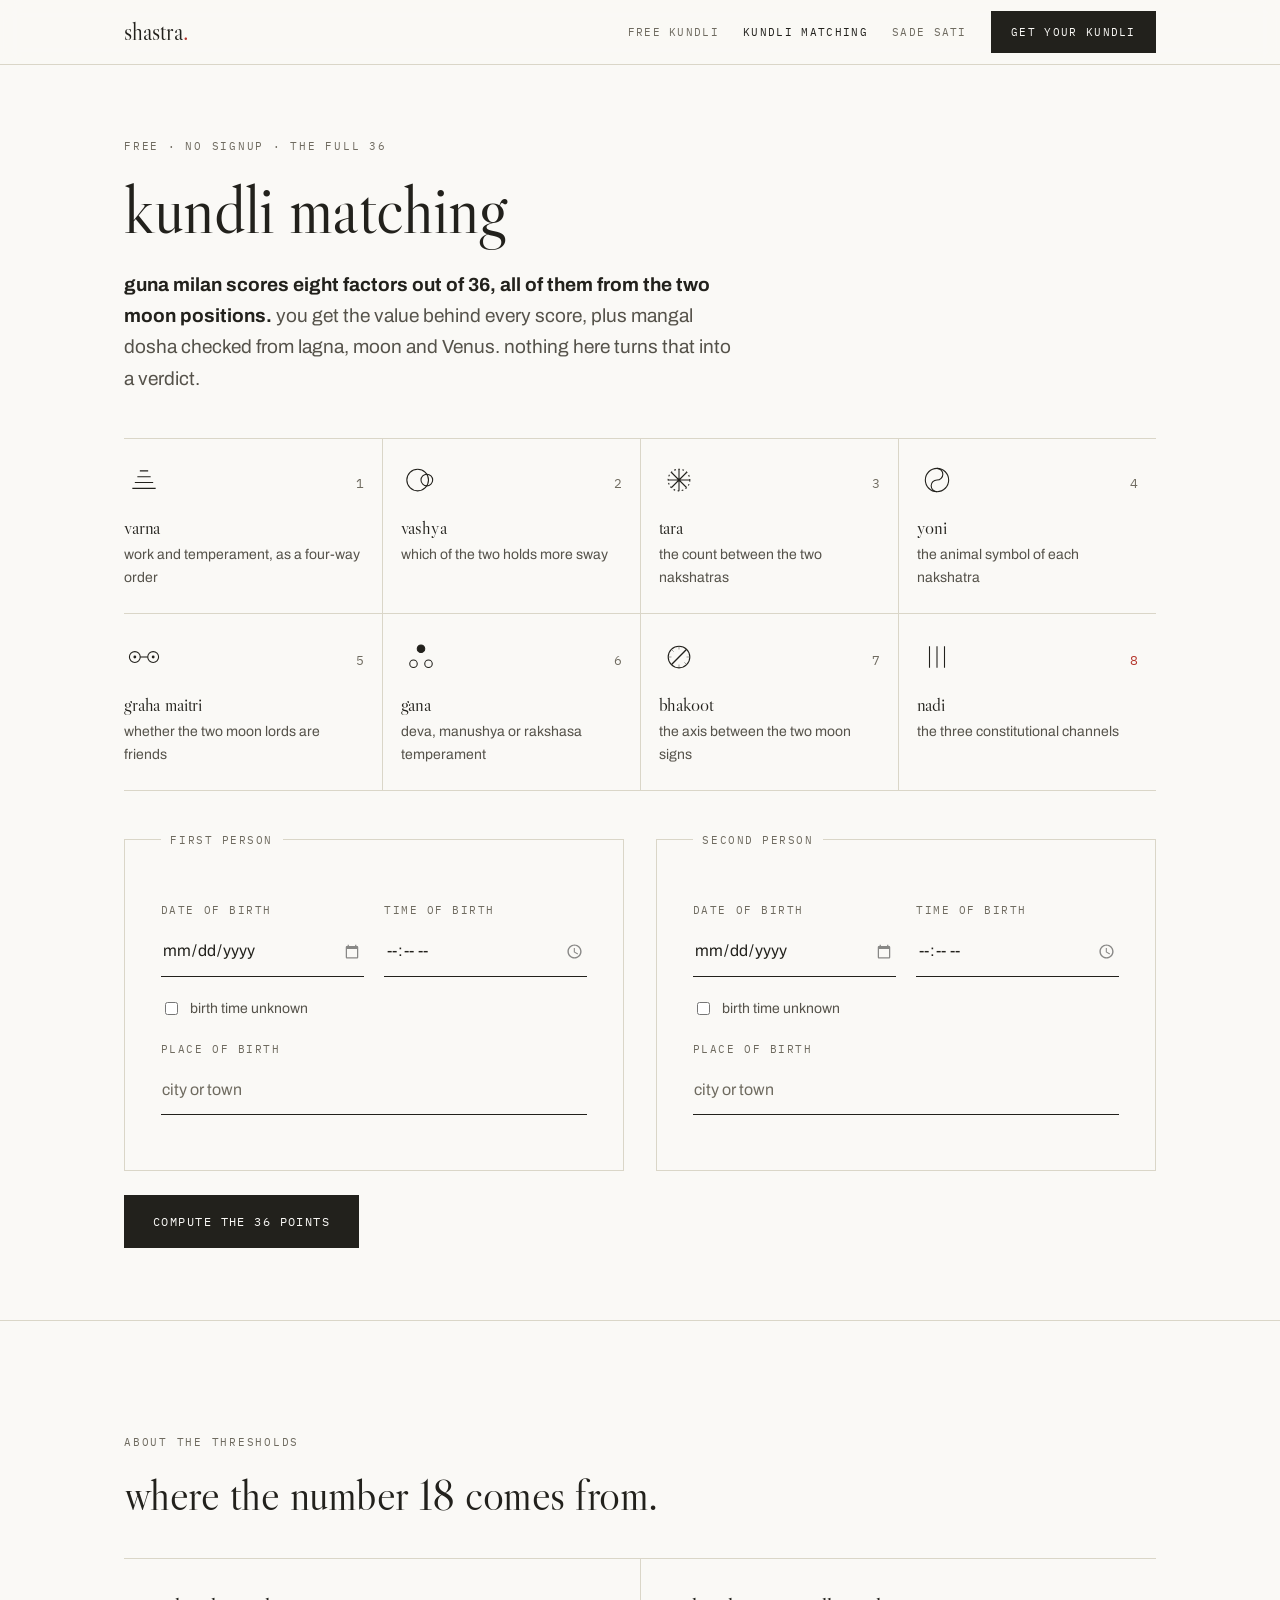
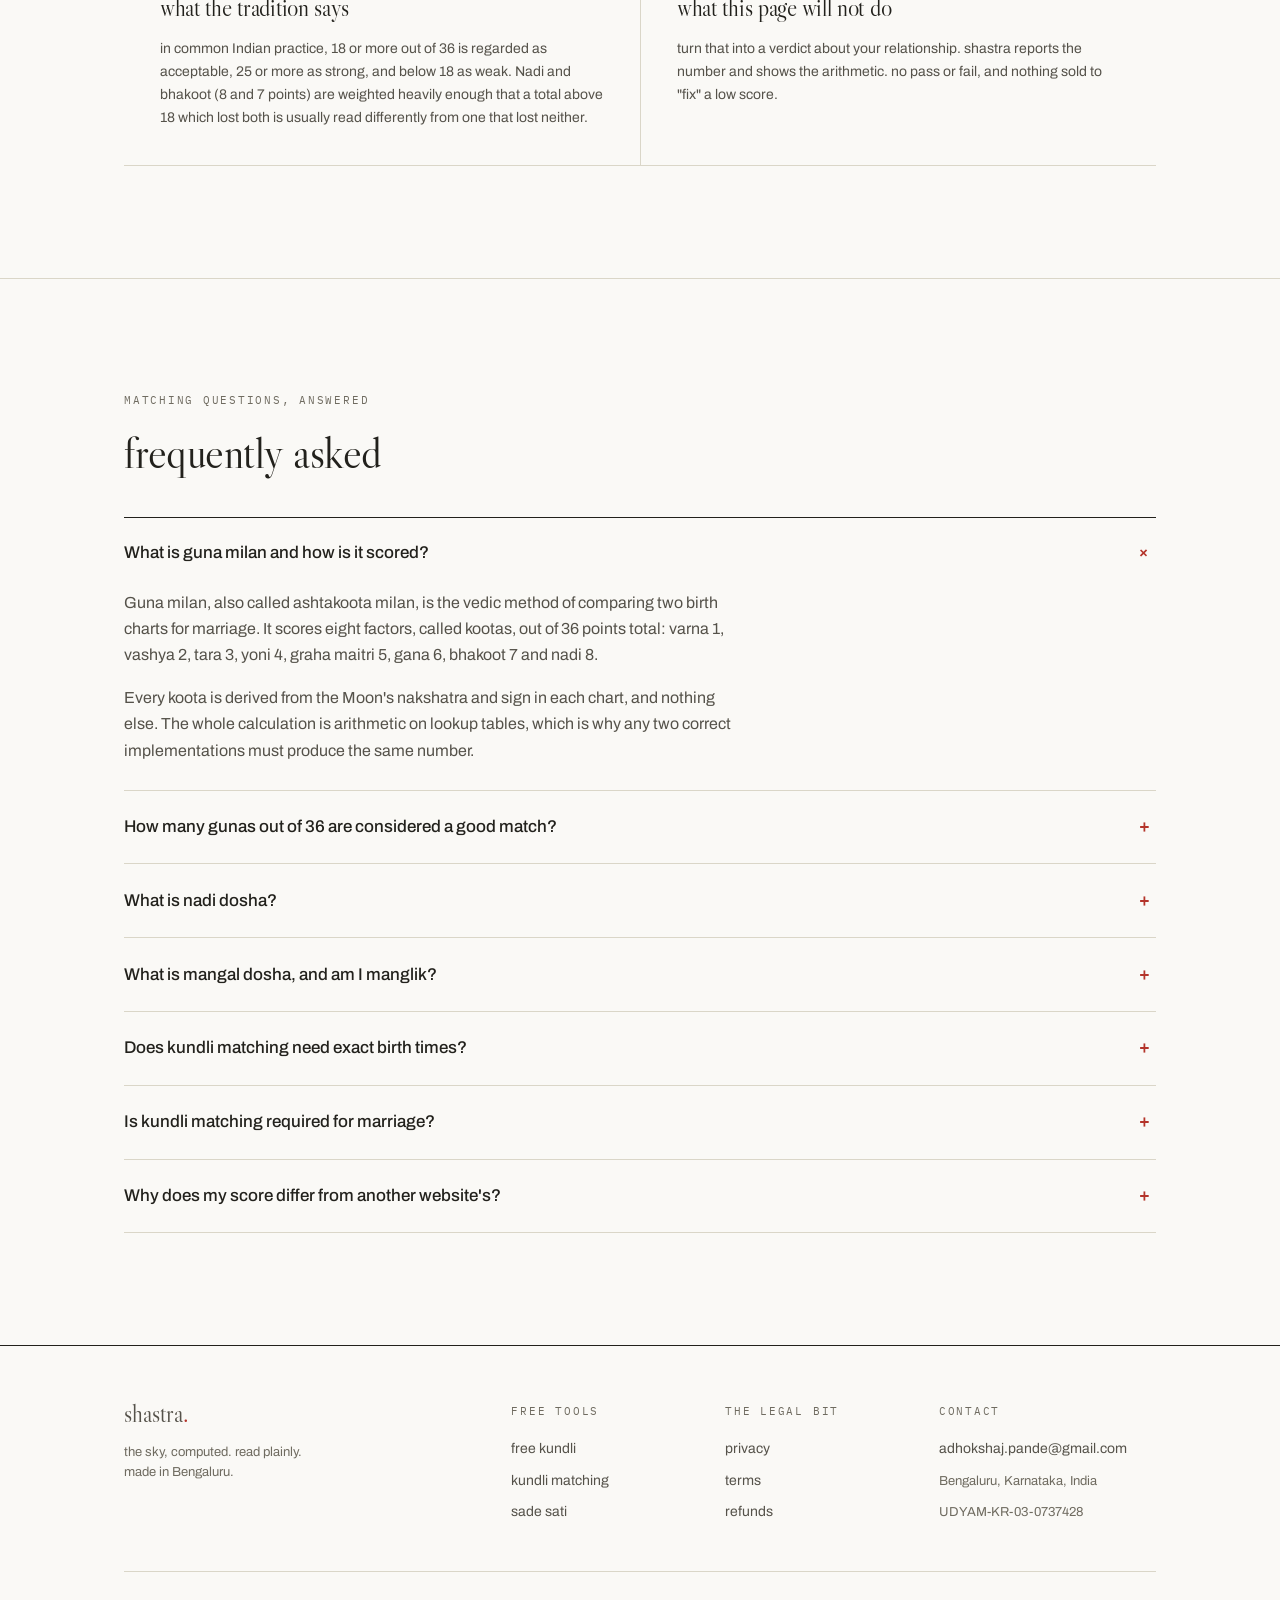
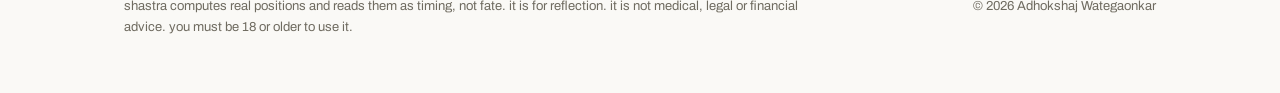
==== kundli-matching/index.html @ 261b6038 "site: deploy 2026-11-02 14:15 UTC" ====
<!doctype html>
<html lang="en">
<head>
<meta charset="utf-8">
<meta name="viewport" content="width=device-width, initial-scale=1, viewport-fit=cover">
<meta name="theme-color" content="#FAF9F6">
<title>Free Kundli Matching · 36-point guna milan calculator | shastra</title>
<meta name="description" content="Free kundli matching with the full 36-point ashtakoota guna milan: varna, vashya, tara, yoni, graha maitri, gana, bhakoot and nadi scored separately, plus mangal dosha checked from lagna, moon and venus. Computed, not guessed. No verdict attached.">
<link rel="canonical" href="https://adhokshajwategaonkar.github.io/shastra-site/kundli-matching/">

<meta property="og:type" content="website">
<meta property="og:site_name" content="shastra">
<meta property="og:title" content="Free Kundli Matching · the real 36 points">
<meta property="og:description" content="Every koota scored separately, mangal dosha checked from three references, and the arithmetic shown. Free.">
<meta property="og:url" content="https://adhokshajwategaonkar.github.io/shastra-site/kundli-matching/">
<meta property="og:image" content="https://adhokshajwategaonkar.github.io/shastra-site/assets/og-matching.png">
<meta property="og:image:width" content="1200">
<meta property="og:image:height" content="630">
<meta name="twitter:card" content="summary_large_image">

<link rel="icon" href="../assets/favicon.svg" type="image/svg+xml">
<link rel="icon" href="../assets/favicon-32.png" sizes="32x32">
<link rel="apple-touch-icon" href="../assets/apple-touch-icon.png">

<link rel="preconnect" href="https://fonts.googleapis.com">
<link rel="preconnect" href="https://fonts.gstatic.com" crossorigin>
<link rel="stylesheet" href="https://fonts.googleapis.com/css2?family=Archivo:wght@400;500;600&family=IBM+Plex+Mono:wght@400;500&family=Libre+Caslon+Display&display=swap">
<link rel="stylesheet" href="../assets/shastra.css?v=350193d5">

<script type="application/ld+json">
{
  "@context": "https://schema.org",
  "@graph": [
    {
      "@type": "BreadcrumbList",
      "itemListElement": [
        { "@type": "ListItem", "position": 1, "name": "shastra", "item": "https://adhokshajwategaonkar.github.io/shastra-site/" },
        { "@type": "ListItem", "position": 2, "name": "Kundli matching", "item": "https://adhokshajwategaonkar.github.io/shastra-site/kundli-matching/" }
      ]
    },
    {
      "@type": "WebApplication",
      "name": "Free kundli matching (guna milan) calculator",
      "url": "https://adhokshajwategaonkar.github.io/shastra-site/kundli-matching/",
      "applicationCategory": "LifestyleApplication",
      "browserRequirements": "Requires JavaScript",
      "offers": { "@type": "Offer", "price": "0", "priceCurrency": "INR" },
      "featureList": [
        "Full 36-point ashtakoota guna milan",
        "Per-koota breakdown with the values each score came from",
        "Nadi and bhakoot dosha detection with classical exemptions",
        "Mangal dosha checked from lagna, moon and venus for both charts"
      ]
    },
    {
      "@type": "FAQPage",
      "mainEntity": [
        {
          "@type": "Question",
          "name": "What is guna milan and how is it scored?",
          "acceptedAnswer": { "@type": "Answer", "text": "Guna milan, also called ashtakoota milan, is the vedic method of comparing two birth charts for marriage. It scores eight factors, called kootas, out of 36 points total: varna 1 point, vashya 2, tara 3, yoni 4, graha maitri 5, gana 6, bhakoot 7 and nadi 8. Every koota is derived from the Moon's nakshatra and sign in each chart, and nothing else. The whole calculation is arithmetic on lookup tables, which is why any two correct implementations must produce the same number." }
        },
        {
          "@type": "Question",
          "name": "How many gunas out of 36 are considered a good match?",
          "acceptedAnswer": { "@type": "Answer", "text": "The conventional reading in Indian practice is that 18 or more out of 36 is regarded as acceptable, 25 or more as strong, and below 18 as weak, with the caveat that nadi (8 points) and bhakoot (7 points) carry outsized weight, so a total above 18 that lost both is treated differently from one that lost neither. These thresholds are convention, not arithmetic: they are a summary of what the tradition has settled on, not a result the calculation produces. shastra reports the number and the breakdown and does not issue a verdict on a relationship." }
        },
        {
          "@type": "Question",
          "name": "What is nadi dosha?",
          "acceptedAnswer": { "@type": "Answer", "text": "Nadi dosha, sometimes called nadi dosh, occurs when both people's Moon nakshatras fall in the same nadi group: aadi, madhya or antya. Nadi is worth 8 of the 36 points, the largest single koota, and a match sharing a nadi scores zero for it. Classical sources list exemptions, including the two charts sharing the same Moon sign, the same nakshatra with different padas, or the nakshatra lords being the same. shastra checks those exemptions and reports which, if any, applied." }
        },
        {
          "@type": "Question",
          "name": "What is mangal dosha (manglik)?",
          "acceptedAnswer": { "@type": "Answer", "text": "Mangal dosha, or being manglik, means Mars occupies the 1st, 2nd, 4th, 7th, 8th or 12th house from a reference point in the chart. Practice differs on which reference to use, so shastra checks all three that classical sources cite (the lagna, the Moon and Venus) and reports each separately rather than picking one and calling it settled. It also applies the classical cancellations, such as Mars occupying its own or an exalted sign. Mangal dosha is not part of the 36-point score; it is a separate check reported alongside." }
        },
        {
          "@type": "Question",
          "name": "Does guna milan use birth time?",
          "acceptedAnswer": { "@type": "Answer", "text": "Guna milan itself needs only the Moon's position, which depends on the date far more than the clock, so a missing birth time rarely changes the score, and never by much. Mangal dosha is different: it is checked partly from the lagna, which moves a full sign roughly every two hours, so an unknown birth time makes the lagna-based half of that check approximate. shastra says which case you are in rather than presenting both at the same confidence." }
        },
        {
          "@type": "Question",
          "name": "Is kundli matching required for marriage?",
          "acceptedAnswer": { "@type": "Answer", "text": "No. It is a widespread custom in Indian marriage arrangement, not a legal requirement, and classical astrology itself weighs it as one input among several rather than as a decision. Guna milan compares Moon positions and nothing else. It has no information about two people who already know each other. shastra reports the arithmetic and declines to convert it into a recommendation about a relationship." }
        }
      ]
    }
  ]
}
</script>
</head>

<body>
<a class="skip" href="#tool">skip to the calculator</a>

<header class="nav">
  <div class="wrap">
    <a class="wordmark" href="../">shastra<span>.</span></a>
    <nav aria-label="primary">
      <a href="../kundli/">free kundli</a>
      <a href="./" class="hide-sm">kundli matching</a>
      <a href="../sade-sati/" class="hide-sm">sade sati</a>
      <a class="btn btn-primary" href="../kundli/" data-warm="cold">get your kundli</a>
    </nav>
  </div>
</header>

<main>

  <section class="section" id="tool" style="padding-block:clamp(2.5rem,6vw,4.5rem)">
    <div class="wrap">
      <p class="label">free · no signup · the full 36</p>
      <h1 class="display">kundli matching</h1>
      <p class="lede" style="margin-top:1.5rem">
        <strong style="color:var(--ink)">guna milan scores eight factors out of 36, all of them from the two moon positions.</strong> you get the value behind every score, plus mangal dosha checked from lagna, moon and Venus. nothing here turns that into a verdict.
      </p>


      <!-- The eight kootas, drawn. Each mark shows what its koota actually
           compares, so the strip is a legend and an explanation as well as the
           thing that stops this page being two empty boxes on paper. The only
           vermilion is on nadi's 8, because it carries the most points and a
           reader should see that before they read anything. -->
      <ul class="kootas-glance" aria-label="the eight kootas and their maximum points">
        <li class="koota-card">
          <svg class="koota-icon" viewBox="0 0 48 48" aria-hidden="true" role="presentation"><g fill="none" stroke="var(--ink)" stroke-width="1.3"><path d="M19 13h10M16 20h16M13 27h22M10 34h28"/></g></svg>
          <p class="koota-name display-sm">varna</p>
          <p class="koota-pts mono">1</p>
          <p class="koota-blurb small">work and temperament, as a four-way order</p>
        </li>
        <li class="koota-card">
          <svg class="koota-icon" viewBox="0 0 48 48" aria-hidden="true" role="presentation"><g fill="none" stroke="var(--ink)" stroke-width="1.3"><circle cx="20" cy="24" r="13"/><circle cx="31" cy="24" r="7"/></g></svg>
          <p class="koota-name display-sm">vashya</p>
          <p class="koota-pts mono">2</p>
          <p class="koota-blurb small">which of the two holds more sway</p>
        </li>
        <li class="koota-card">
          <svg class="koota-icon" viewBox="0 0 48 48" aria-hidden="true" role="presentation"><g fill="none" stroke="var(--ink)" stroke-width="1.3"><circle cx="24" cy="24" r="13" stroke-dasharray="2 3"/><path d="M24 11v26M11 24h26M15 15l18 18M33 15L15 33"/></g></svg>
          <p class="koota-name display-sm">tara</p>
          <p class="koota-pts mono">3</p>
          <p class="koota-blurb small">the count between the two nakshatras</p>
        </li>
        <li class="koota-card">
          <svg class="koota-icon" viewBox="0 0 48 48" aria-hidden="true" role="presentation"><g fill="none" stroke="var(--ink)" stroke-width="1.3"><circle cx="24" cy="24" r="14"/><path d="M24 10a7 7 0 0 1 0 14 7 7 0 0 0 0 14"/></g></svg>
          <p class="koota-name display-sm">yoni</p>
          <p class="koota-pts mono">4</p>
          <p class="koota-blurb small">the animal symbol of each nakshatra</p>
        </li>
        <li class="koota-card">
          <svg class="koota-icon" viewBox="0 0 48 48" aria-hidden="true" role="presentation"><g fill="none" stroke="var(--ink)" stroke-width="1.3"><circle cx="13" cy="24" r="6.5"/><circle cx="35" cy="24" r="6.5"/><path d="M19.5 24h9"/></g><g fill="var(--ink)"><circle cx="13" cy="24" r="1.7"/><circle cx="35" cy="24" r="1.7"/></g></svg>
          <p class="koota-name display-sm">graha maitri</p>
          <p class="koota-pts mono">5</p>
          <p class="koota-blurb small">whether the two moon lords are friends</p>
        </li>
        <li class="koota-card">
          <svg class="koota-icon" viewBox="0 0 48 48" aria-hidden="true" role="presentation"><g fill="none" stroke="var(--ink)" stroke-width="1.3"><circle cx="24" cy="14" r="4.5"/><circle cx="15" cy="32" r="4.5"/><circle cx="33" cy="32" r="4.5"/></g><g fill="var(--ink)"><circle cx="24" cy="14" r="4.5"/></g></svg>
          <p class="koota-name display-sm">gana</p>
          <p class="koota-pts mono">6</p>
          <p class="koota-blurb small">deva, manushya or rakshasa temperament</p>
        </li>
        <li class="koota-card">
          <svg class="koota-icon" viewBox="0 0 48 48" aria-hidden="true" role="presentation"><g fill="none" stroke="var(--ink)" stroke-width="1.3"><circle cx="24" cy="24" r="13"/></g><g stroke="var(--ink)" stroke-width="1"><path d="M24 11v4M24 33v4M11 24h4M33 24h4M14.8 14.8l2.8 2.8M30.4 30.4l2.8 2.8M33.2 14.8l-2.8 2.8M17.6 30.4l-2.8 2.8" opacity="0.5"/></g><g stroke="var(--ink)" stroke-width="1.6"><path d="M14.8 33.2L33.2 14.8"/></g></svg>
          <p class="koota-name display-sm">bhakoot</p>
          <p class="koota-pts mono">7</p>
          <p class="koota-blurb small">the axis between the two moon signs</p>
        </li>
        <li class="koota-card is-heaviest">
          <svg class="koota-icon" viewBox="0 0 48 48" aria-hidden="true" role="presentation"><g fill="none" stroke="var(--ink)" stroke-width="1.3"><path d="M15 11v26M24 11v26M33 11v26"/></g></svg>
          <p class="koota-name display-sm">nadi</p>
          <p class="koota-pts mono">8</p>
          <p class="koota-blurb small">the three constitutional channels</p>
        </li>
      </ul>

      <form id="form" novalidate style="margin-top:2.5rem">
        <div class="error" id="err" hidden role="alert"></div>

        <div class="two-charts">
          <fieldset class="card">
            <legend class="label" style="margin:0 0 1rem">first person</legend>
            <div class="field-row">
              <label class="field"><span>date of birth</span>
                <input type="date" name="adate" required min="1800-01-01" max="2030-12-31"></label>
              <label class="field"><span>time of birth</span>
                <input type="time" name="atime" id="atime"></label>
            </div>
            <label class="checkbox">
              <input type="checkbox" name="atimeUnknown" id="atimeUnknown">
              <span>birth time unknown</span>
            </label>
            <label class="field"><span>place of birth</span>
              <input type="text" name="aplace" placeholder="city or town" required></label>
          </fieldset>

          <fieldset class="card">
            <legend class="label" style="margin:0 0 1rem">second person</legend>
            <div class="field-row">
              <label class="field"><span>date of birth</span>
                <input type="date" name="bdate" required min="1800-01-01" max="2030-12-31"></label>
              <label class="field"><span>time of birth</span>
                <input type="time" name="btime" id="btime"></label>
            </div>
            <label class="checkbox">
              <input type="checkbox" name="btimeUnknown" id="btimeUnknown">
              <span>birth time unknown</span>
            </label>
            <label class="field"><span>place of birth</span>
              <input type="text" name="bplace" placeholder="city or town" required></label>
          </fieldset>
        </div>

        <div class="btn-row" style="margin-top:1.5rem">
          <button type="submit" class="btn btn-primary" id="go" data-warm="cold">compute the 36 points</button>
          <span class="tiny" id="warmnote"></span>
        </div>
      </form>
    </div>
  </section>

  <!-- ── result ─────────────────────────────────────────────────────────── -->
  <section class="section result" id="result" hidden>
    <div class="wrap">
      <div class="score-head">
        <div>
          <p class="label">guna milan</p>
          <p class="score"><span id="total">0</span><span class="of">/ 36</span></p>
          <p class="small" id="band-line" style="margin-top:0.5rem"></p>
        </div>
        <div class="score-bar" aria-hidden="true"><div id="bar"></div></div>
      </div>

      <p class="small" id="honest" style="margin-top:1.75rem;max-width:var(--prose)"></p>

      <h3 class="display" style="margin-top:3rem">koota by koota</h3>
      <div class="scroller" style="margin-top:1.25rem">
        <table class="data" id="kootas">
          <thead>
            <tr><th scope="col">koota</th><th scope="col">score</th><th scope="col">what it compared</th></tr>
          </thead>
          <tbody></tbody>
        </table>
      </div>

      <div class="grid grid-2" style="margin-top:3rem">
        <div class="card">
          <p class="label" style="margin-bottom:0.75rem">the two moon positions</p>
          <div class="readout" id="profiles"></div>
        </div>
        <div class="card">
          <p class="label" style="margin-bottom:0.75rem">mangal dosha, all three references</p>
          <div class="readout" id="mangal"></div>
          <p class="tiny" id="mangal-framing" style="margin-top:1rem;margin-bottom:0"></p>
        </div>
      </div>

      <div class="card upsell" style="margin-top:3rem">
        <p class="label" style="margin-bottom:0.75rem">the other half</p>
        <h3 class="display">the number is free. what it means is ₹149, once.</h3>
        <p class="small" style="max-width:44rem">
          the compatibility
          reading takes this computed score and reads it: which kootas are load
          bearing here, what the dosha framing means when one chart carries it and the other
          doesn't, and where the two charts pull in different directions.
          one payment, no subscription, refundable for 7 days.
        </p>
        <div class="btn-row" style="margin-top:1.5rem">
          <a class="btn btn-primary" href="../kundli/" data-warm="cold">see a full kundli</a>
        </div>
      </div>
    </div>
  </section>

  <!-- ── explainer ──────────────────────────────────────────────────────── -->


  <section class="section">
    <div class="wrap">
      <p class="label">about the thresholds</p>
      <h2 class="display" style="max-width:24ch">where the number 18 comes from.</h2>
      <div class="grid grid-2" style="margin-top:2.5rem">
        <div class="card">
          <h3 class="display">what the tradition says</h3>
          <p class="small">in common Indian practice, 18 or more out of 36 is regarded as
            acceptable, 25 or more as strong, and below 18 as weak. Nadi and bhakoot (8 and 7 points) are weighted heavily enough that a total above 18 which lost both is usually
            read differently from one that lost neither.</p>
        </div>
        <div class="card">
          <h3 class="display">what this page will not do</h3>
          <p class="small">turn that into a verdict about your relationship. shastra reports the
            number and shows the arithmetic. no pass or fail, and nothing sold to
            "fix" a low score.</p>
        </div>
      </div>
    </div>
  </section>

  <!-- ── faq ────────────────────────────────────────────────────────────── -->
  <section class="section">
    <div class="wrap">
      <p class="label">matching questions, answered</p>
      <h2 class="display" style="margin-bottom:2.5rem">frequently asked</h2>
      <div class="faq">
        <details open>
          <summary>What is guna milan and how is it scored?</summary>
          <div><p>Guna milan, also called ashtakoota milan, is the vedic method of comparing two
            birth charts for marriage. It scores eight factors, called kootas, out of 36 points total:
            varna 1, vashya 2, tara 3, yoni 4, graha maitri 5, gana 6, bhakoot 7 and nadi 8.</p>
            <p>Every koota is derived from the Moon's nakshatra and sign in each chart, and nothing
            else. The whole calculation is arithmetic on lookup tables, which is why any two correct
            implementations must produce the same number.</p></div>
        </details>

        <details>
          <summary>How many gunas out of 36 are considered a good match?</summary>
          <div><p>The conventional reading is 18 or more out of 36 as acceptable, 25 or more as
            strong, and below 18 as weak, with the caveat that nadi (8 points) and bhakoot (7
            points) carry outsized weight, so a total above 18 that lost both is read differently
            from one that lost neither.</p>
            <p>Those thresholds are a convention the tradition settled on. The calculation does not produce them. They summarise what the tradition
            has settled on; they are not something the calculation produces. shastra reports the
            number and the breakdown and does not issue a verdict on a relationship.</p></div>
        </details>

        <details>
          <summary>What is nadi dosha?</summary>
          <div><p>Nadi dosha occurs when both Moon nakshatras fall in the same nadi group: aadi, madhya or antya. Nadi is worth 8 of the 36 points, the largest single koota, and a match
            sharing a nadi scores zero for it.</p>
            <p>Classical sources list exemptions: the two charts sharing the same Moon sign, the
            same nakshatra with different padas, or the nakshatra lords being the same. shastra
            checks those and reports which, if any, applied, instead of reporting the dosha and
            leaving you to find out about the exemptions elsewhere.</p></div>
        </details>

        <details>
          <summary>What is mangal dosha, and am I manglik?</summary>
          <div><p>Mangal dosha means Mars occupies the 1st, 2nd, 4th, 7th, 8th or 12th house from a
            reference point in the chart. Practice differs on which reference to use, so shastra
            checks all three that classical sources cite (the lagna, the Moon and Venus)
            and reports each separately instead of picking one and calling it settled.</p>
            <p>It also applies the classical cancellations, such as Mars occupying its own sign or
            an exalted one. Mangal dosha is not part of the 36-point score; it is a separate check
            reported alongside it.</p></div>
        </details>

        <details>
          <summary>Does kundli matching need exact birth times?</summary>
          <div><p>Guna milan needs only the Moon's position, which depends on the date far more than
            the clock, so a missing birth time rarely changes the score, and never by much.</p>
            <p>Mangal dosha is different: part of that check is made from the lagna, which moves a
            full sign roughly every two hours. With an unknown birth time the lagna-based half of it
            is approximate, and this page says so rather than presenting both at the same
            confidence.</p></div>
        </details>

        <details>
          <summary>Is kundli matching required for marriage?</summary>
          <div><p>No. It is a widespread custom in Indian marriage arrangement, not a legal
            requirement, and classical astrology itself weighs it as one input among several rather
            than as a decision.</p>
            <p>Guna milan compares Moon positions and nothing else. It knows nothing about two
            people who already know each other.</p></div>
        </details>

        <details>
          <summary>Why does my score differ from another website's?</summary>
          <div><p>Almost always one of two conventions. The vashya matrix (2 points) and the mixed
            cells of graha maitri (5 points) are disputed between classical sources, and
            different implementations pick differently. A one or two point difference from those is
            expected.</p>
            <p>A larger gap usually means a different ayanamsa, which can move a Moon into a
            neighbouring nakshatra and change several kootas at once. shastra uses Lahiri, the
            Indian standard.</p></div>
        </details>
      </div>
    </div>
  </section>

</main>

<footer class="footer">
  <div class="wrap">
    <div class="cols">
      <div>
        <a class="wordmark" href="../">shastra<span>.</span></a>
        <p class="tiny" style="margin-top:0.75rem;max-width:24rem">the sky, computed. read plainly.<br>made in Bengaluru.</p>
      </div>
      <div>
        <h4>free tools</h4>
        <ul>
          <li><a href="../kundli/">free kundli</a></li>
          <li><a href="./">kundli matching</a></li>
          <li><a href="../sade-sati/">sade sati</a></li>
        </ul>
      </div>
      <div>
        <h4>the legal bit</h4>
        <ul>
          <li><a href="../privacy/">privacy</a></li>
          <li><a href="../terms/">terms</a></li>
          <li><a href="../refunds/">refunds</a></li>
        </ul>
      </div>
      <div>
        <h4>contact</h4>
        <ul>
          <li><a href="mailto:adhokshaj.pande@gmail.com">adhokshaj.pande@gmail.com</a></li>
          <li><span class="tiny">Bengaluru, Karnataka, India</span></li>
          <li><span class="tiny">UDYAM-KR-03-0737428</span></li>
        </ul>
      </div>
    </div>
    <div class="disclaimer">
      <p style="margin:0;max-width:44rem">shastra computes real positions and reads them as timing,
        not fate. it is for reflection. it is not medical, legal or financial advice. you must be 18
        or older to use it.</p>
      <p style="margin:0">© 2026 Adhokshaj Wategaonkar</p>
    </div>
  </div>
</footer>

<style>
  /* ── the eight kootas, as marks ───────────────────────────────────────
     A ruled grid rather than eight floating cards: same cell language as the
     rest of the site, and it reads as one table of contents instead of eight
     unrelated tiles. */
  .kootas-glance {
    list-style: none; margin: 2.75rem 0 0; padding: 0;
    display: grid; grid-template-columns: repeat(2, 1fr); gap: 0;
    position: relative;
  }
  @media (min-width: 40rem) { .kootas-glance { grid-template-columns: repeat(4, 1fr); } }
  .koota-card {
    padding: 1.4rem 1.1rem 1.5rem 0;
    border-bottom: 1px solid var(--rule);
    position: relative;
  }
  .kootas-glance > li + li { border-left: 1px solid var(--rule); padding-left: 1.1rem; }
  @media (min-width: 40rem) {
    .kootas-glance > li:nth-child(4n + 1) { border-left: 0; padding-left: 0; }
  }
  @media (max-width: 40rem) {
    .kootas-glance > li:nth-child(2n + 1) { border-left: 0; padding-left: 0; }
  }

  .koota-icon { width: 2.5rem; height: 2.5rem; display: block; margin-bottom: 1rem; }
  .koota-name { margin: 0 0 0.2rem; }
  /* The score sits in the corner like a plate number, not in the reading
     order of the name. */
  .koota-pts {
    position: absolute; top: 1.4rem; right: 1.1rem;
    font-size: 0.8125rem; color: var(--ink-faint);
  }
  .is-heaviest .koota-pts { color: var(--mark); }
  .koota-blurb { margin: 0; }

  .two-charts { display: grid; gap: 2rem; }
  @media (min-width: 55rem) { .two-charts { grid-template-columns: 1fr 1fr; } }
  fieldset.card { border: 1px solid var(--rule); margin: 0; }
  fieldset.card legend {
    padding: 0 0.6rem; font-family: var(--mono); font-size: 0.6875rem;
    letter-spacing: 0.14em; text-transform: uppercase; color: var(--ink-faint);
  }

  /* One column, not two. A measuring rule belongs directly under the number
     it measures and across the full measure — set beside it and bottom-
     aligned, it floats away from the figure and reads as an unrelated bar. */
  .score-head { display: grid; gap: 1.25rem; }

  /* The score is a computed number, so it is set in mono, not in the serif,
     and it is the one thing on the page the second plate marks. */
  .score {
    font-family: var(--mono); font-weight: 400; line-height: 0.95;
    font-size: clamp(3.25rem, 11vw, 5.5rem); color: var(--mark); margin: 0;
    font-variant-numeric: tabular-nums lining-nums; letter-spacing: -0.02em;
  }
  .score .of { font-size: 0.26em; color: var(--ink-faint); margin-left: 0.5rem; letter-spacing: 0.1em; }

  /* A measuring rule, not a progress bar. Ticked every 6 of 36, so the eye
     can read the score off the scale instead of guessing at a proportion —
     and the heavy tick at halfway is 18, the conventional floor. */
  .score-bar {
    position: relative; height: 0.7rem;
    background: var(--paper-sunk);
    border: 1px solid var(--rule-firm);
    overflow: hidden;
  }
  .score-bar > div {
    height: 100%; width: 0; background: var(--mark);
    transition: width 1.1s var(--spring);
  }
  .score-bar::after {
    content: ''; position: absolute; inset: 0; pointer-events: none;
    background:
      linear-gradient(to right, transparent calc(50% - 1px), var(--rule-firm) calc(50% - 1px) 50%, transparent 50%),
      repeating-linear-gradient(to right,
        var(--rule-firm) 0 1px, transparent 1px calc(100% / 6));
    opacity: 0.4;
  }

  .koota-ref th[scope='row'], table.data#kootas th[scope='row'] {
    text-transform: none; letter-spacing: 0; font-size: 0.875rem;
    color: var(--ink); font-weight: 500; font-family: var(--body);
  }
  .upsell { border-left: 2px solid var(--mark); }
</style>

<script src="../assets/shastra.js?v=6ec5d4f0" defer></script>
<script defer>
window.addEventListener('load', function () {
  var S = window.shastra;
  var form = document.getElementById('form');
  var err = document.getElementById('err');
  var go = document.getElementById('go');
  var result = document.getElementById('result');
  var warmnote = document.getElementById('warmnote');

  S.placeField(form.querySelector('[name="aplace"]'));
  S.placeField(form.querySelector('[name="bplace"]'));

  [['atimeUnknown', 'atime'], ['btimeUnknown', 'btime']].forEach(function (pair) {
    var box = document.getElementById(pair[0]);
    var t = document.getElementById(pair[1]);
    box.addEventListener('change', function () {
      t.disabled = box.checked;
      t.style.opacity = box.checked ? '0.4' : '1';
    });
  });

  var warnTimer = setTimeout(function () {
    if (S.warm === 'warming') warmnote.textContent = 'waking the engine up. the first request of the hour is slow.';
  }, 2500);
  var poll = setInterval(function () {
    if (S.warm !== 'warming' && S.warm !== 'cold') { clearInterval(poll); clearTimeout(warnTimer); warmnote.textContent = ''; }
  }, 700);

  function row(k, v) { return '<div><span class="k">' + k + '</span><span class="v">' + v + '</span></div>'; }

  // What each koota actually compared — the values, not a judgement.
  function evidence(name, k, tc) {
    switch (name) {
      case 'varna': return tc(k.groom) + ' / ' + tc(k.bride) + (k.note ? ' \u00B7 ' + k.note : '');
      case 'vashya': return tc(k.groom) + ' / ' + tc(k.bride);
      case 'tara': return tc(k.forGroom.name) + ' (' + k.forGroom.taraNumber + ') / ' +
        tc(k.forBride.name) + ' (' + k.forBride.taraNumber + ')';
      case 'yoni': return tc(k.groom) + ' / ' + tc(k.bride) + (k.sameYoni ? ' \u00B7 same yoni' : '');
      case 'grahaMaitri': return tc(k.groomLord) + ' / ' + tc(k.brideLord) +
        (k.sameLord ? ' \u00B7 same lord' : ' \u00B7 ' + k.relation.join(' & '));
      case 'gana': return tc(k.groom) + ' / ' + tc(k.bride);
      case 'bhakoot': return k.fromGroom + '/' + k.fromBride + ' axis' +
        (k.dosha ? ' \u00B7 bhakoot dosha' : '');
      case 'nadi': return tc(k.groom) + ' / ' + tc(k.bride) +
        (k.dosha ? (k.exemptions.length ? ' \u00B7 same nadi, exempted: ' + k.exemptions.join('; ') : ' \u00B7 same nadi') : '');
      default: return '';
    }
  }

  var LABEL = {
    varna: 'varna', vashya: 'vashya', tara: 'tara', yoni: 'yoni',
    grahaMaitri: 'graha maitri', gana: 'gana', bhakoot: 'bhakoot', nadi: 'nadi',
  };

  function render(m) {
    var tc = S.titleCase;

    S.countUp(document.getElementById('total'), m.total, m.total % 1 ? 1 : 0);
    document.getElementById('bar').style.width = (m.total / m.max * 100) + '%';
    document.getElementById('band-line').textContent =
      m.percent + '% of the available points · the tradition calls this band "' + m.band + '"';
    document.getElementById('honest').textContent = m.honestNote;

    document.querySelector('#kootas tbody').innerHTML = m.order.map(function (name) {
      var k = m.kootas[name];
      var full = k.score === k.max;
      var zero = k.score === 0;
      return '<tr><th scope="row">' + LABEL[name] + '</th>' +
        '<td class="num mono" style="color:' + (full ? 'var(--mark)' : zero ? 'var(--ink-faint)' : 'var(--ink)') + '">' +
        k.score + ' / ' + k.max + '</td>' +
        '<td class="small">' + evidence(name, k, tc) + '</td></tr>';
    }).join('');

    var p = m.profiles;
    document.getElementById('profiles').innerHTML =
      row('first · moon', tc(p.groom.moonSign) + ' · ' + tc(p.groom.nakshatra) + ' pada ' + p.groom.nakshatraPada) +
      row('second · moon', tc(p.bride.moonSign) + ' · ' + tc(p.bride.nakshatra) + ' pada ' + p.bride.nakshatraPada) +
      row('gana', tc(p.groom.gana) + ' / ' + tc(p.bride.gana)) +
      row('nadi', tc(p.groom.nadi) + ' / ' + tc(p.bride.nadi)) +
      row('yoni', tc(p.groom.yoni) + ' / ' + tc(p.bride.yoni));

    var mg = m.doshas.mangal;
    function refs(x) {
      var on = [];
      if (x.fromLagna) on.push('lagna');
      if (x.fromMoon) on.push('moon');
      if (x.fromVenus) on.push('venus');
      return on.length ? 'from ' + on.join(', ') : 'from none of the three';
    }
    document.getElementById('mangal').innerHTML =
      row('first person', refs(mg.groom)) +
      row('second person', refs(mg.bride)) +
      (mg.groom.cancellations.length ? row('exemption', mg.groom.cancellations[0]) : '') +
      (mg.bride.cancellations.length ? row('exemption', mg.bride.cancellations[0]) : '');
    document.getElementById('mangal-framing').textContent = mg.framing;

    result.hidden = false;
  }

  form.addEventListener('submit', function (e) {
    e.preventDefault();
    S.clearFail(err);

    var a = S.birthFrom(form, 'a');
    var b = S.birthFrom(form, 'b');

    if (!a.date || !b.date) return S.fail(err, 'both dates of birth are needed. guna milan compares two moons.');
    if ((!a.place && !a.lat) || (!b.place && !b.lat)) return S.fail(err, 'both places of birth are needed. type a city and pick from the list.');

    S.busy(go, true);
    S.call('/api/match', { body: { a: a, b: b } })
      .then(function (d) {
        render(d.milan);
        result.scrollIntoView({ behavior: 'smooth', block: 'start' });
      })
      .catch(function (ex) { S.fail(err, ex.message); })
      .then(function () { S.busy(go, false); });
  });
});
</script>
</body>
</html>
---- assets/shastra.css ----
/* ─────────────────────────────────────────────────────────────────────────────
   shastra — public site stylesheet.

   Hand-written, no build step, no framework. This file is the ONLY stylesheet
   the site loads; every page links it and adds nothing of its own beyond a
   handful of page-scoped rules in a <style> block.

   ── the register ────────────────────────────────────────────────────────────
   A printed almanac, not a cosmic app. Paper, ink, and one second plate in
   vermilion. The argument the site is making is "the arithmetic is done
   properly" — an ephemeris table makes that argument; a dark canvas with a
   glowing gradient makes the opposite one.

   Four rules hold it together, and breaking any one of them is what makes a
   page start looking generated:

     1. NO GRADIENTS, NO GLOW, NO SHADOW. Depth comes from rules and space.
     2. RADIUS IS ZERO. Everywhere. A rounded corner is a web convention, not
        a printing one.
     3. THE MARK IS A SECOND PLATE. Vermilion is a separate press run: it
        appears only on a computed value or a live state, never on chrome,
        never on a heading, never on a border for decoration. If a screen has
        more than a few marks on it, it has none.
     4. TYPE DOES THE WORK. Serif for what is said, mono for what is measured,
        grotesque for everything in between.

   Tokens are mirrored in web/src/tokens.css. If one changes there it changes
   here — they are two renderings of one decision, not two choices.
   ───────────────────────────────────────────────────────────────────────── */

:root {
  /* ── paper ──────────────────────────────────────────────────────────────
     Warm, not blue-white. #FFFFFF reads as "screen"; this reads as stock. */
  --paper:      #FAF9F6;
  --paper-sunk: #F2F0E9;   /* inset panels, alternate rows — barely there    */
  --paper-edge: #EDEAE0;

  /* ── ink ────────────────────────────────────────────────────────────────
     Three weights, all of them AA on paper. --ink-faint is the floor: do not
     go lighter for anything a reader has to read. */
  --ink:       #22211C;    /* headings, strong text            15:1          */
  --ink-soft:  #55524A;    /* body                              7.3:1        */
  --ink-faint: #6F6B60;    /* labels, captions, table heads     4.9:1        */

  /* ── rules ──────────────────────────────────────────────────────────────
     Hairlines are warm grey; structural frames are ink. */
  --rule:      #DAD6C8;
  --rule-firm: #22211C;

  /* ── the second plate ───────────────────────────────────────────────────
     Sindoor. Old Indian almanacs print the auspicious entries in red against
     black, on a separate pass of the press. Same discipline here. */
  --mark:      #B4342A;
  --mark-wash: rgba(180, 52, 42, 0.08);

  /* ── the inverted band ──────────────────────────────────────────────── */
  --night:      #1B1A17;
  --night-ink:  #F2F0E9;
  --night-soft: #A5A094;
  --night-rule: rgba(242, 240, 233, 0.16);

  /* ── type ───────────────────────────────────────────────────────────────
     Caslon says printed. Archivo says neutral. Plex Mono says measured. */
  --display: 'Libre Caslon Display', 'Libre Caslon Text', Georgia, 'Times New Roman', serif;
  --body:    'Archivo', ui-sans-serif, system-ui, -apple-system, 'Segoe UI', sans-serif;
  --mono:    'IBM Plex Mono', ui-monospace, SFMono-Regular, Menlo, monospace;

  /* ── motion ─────────────────────────────────────────────────────────── */
  --spring: cubic-bezier(0.22, 1, 0.36, 1);
  --fast:   160ms;
  --base:   300ms;
  --slow:   640ms;

  /* ── layout ─────────────────────────────────────────────────────────── */
  --gutter: clamp(1.25rem, 5vw, 2.75rem);
  --max:    70rem;
  --prose:  38rem;

  /* ── compatibility aliases ──────────────────────────────────────────────
     Page-scoped <style> blocks still reference the old names. They resolve to
     the paper equivalents so nothing renders broken mid-migration. New rules
     use the names above. */
  --canvas:   var(--paper);
  --elevated: var(--paper-sunk);
  --hover:    var(--paper-edge);
  --hairline: var(--rule);
  --muted:    var(--ink-soft);
  --faint:    var(--ink-faint);
  --gold:     var(--mark);
  --saffron:  var(--mark);
}

/* ── reset ──────────────────────────────────────────────────────────────── */
*, *::before, *::after { box-sizing: border-box; }

html {
  background: var(--paper);
  color: var(--ink-soft);
  font-family: var(--body);
  font-size: 16px;
  line-height: 1.65;
  -webkit-font-smoothing: antialiased;
  text-rendering: optimizeLegibility;
  scroll-behavior: smooth;
  /* Stops iOS Safari inflating body text in landscape and breaking the scale. */
  -webkit-text-size-adjust: 100%;
}

body {
  margin: 0;
  min-height: 100dvh;
  overflow-x: hidden;
  /* No background pattern. A faint grid across every page reads as a wireframe
     rather than as paper, and it is one of the surest marks of a generated
     site. Texture, where it is wanted, is drawn deliberately: see .invert. */
}

img, svg { max-width: 100%; display: block; }
a { color: inherit; }
button, input, select { font: inherit; color: inherit; }

::selection { background: var(--mark); color: var(--paper); }

:focus-visible {
  outline: 2px solid var(--ink);
  outline-offset: 3px;
  border-radius: 0;
}

/* Motion is decoration. It never carries meaning on its own. */
@media (prefers-reduced-motion: reduce) {
  html { scroll-behavior: auto; }
  *, *::before, *::after {
    animation-duration: 0.01ms !important;
    animation-iteration-count: 1 !important;
    transition-duration: 0.01ms !important;
  }
}

/* ── type scale ─────────────────────────────────────────────────────────────
   Deliberately smaller than the last revision. Oversized display type is a
   SaaS-landing-page habit; a serif at a sane size reads as editorial, which
   is the claim being made. */
.display {
  font-family: var(--display);
  font-weight: 400;
  letter-spacing: -0.012em;
  line-height: 1.08;
  color: var(--ink);
  margin: 0;
}

h1.display { font-size: clamp(2.5rem, 6vw, 4.25rem); line-height: 1.02; }
h2.display { font-size: clamp(1.875rem, 4vw, 2.75rem); }
h3.display { font-size: clamp(1.25rem, 2.4vw, 1.5rem); line-height: 1.2; }

/* Italic is the serif's own emphasis. Caslon's italic is a different design,
   not a slanted roman, and it is the right way to stress a word in a headline
   without reaching for colour. */
.display em, .display i { font-style: italic; }

/* The micro-label. Mono, uppercase, tracked — the ephemeris column heading. */
.label {
  font-family: var(--mono);
  font-size: 0.6875rem;
  letter-spacing: 0.16em;
  text-transform: uppercase;
  color: var(--ink-faint);
  font-weight: 400;
  margin: 0 0 1.25rem;
}

/* The body scale, and there are only four steps in it.
   
   19 lede · 16 body · 14 small · 13 tiny, with tiny always set in --ink-faint.
   There is no 15px and no 17px. Both existed, scattered through page-scoped
   blocks, and a size one pixel off a real step is what makes a page look
   assembled rather than designed.
   so the last two steps are separated by colour as well as size. .small used
   to be 15px, which is near enough to the 16px body to read as a mistake
   rather than a step, and new components kept inventing 17px and 13px
   headings beside it. Anything that needs a size should take one of these. */
.lede  { font-size: clamp(1.0625rem, 1.8vw, 1.1875rem); color: var(--ink-soft); max-width: var(--prose); }
.small { font-size: 0.875rem; color: var(--ink-soft); }
.tiny  { font-size: 0.8125rem; color: var(--ink-faint); line-height: 1.55; }

/* The fourth display step, below h3. Card headings across the tool pages use
   this so they agree with each other. */
.display-sm {
  font-family: var(--display); font-weight: 400; font-size: 1.1875rem;
  letter-spacing: -0.008em; line-height: 1.25; color: var(--ink); margin: 0;
}

/* The second plate. Sparingly — see rule 3 at the top of this file. */
.mark, .gold { color: var(--mark); }

/* Anything measured sets in mono with lining, tabular figures, so that a
   column of numbers lines up the way it would in a printed table. */
.mono {
  font-family: var(--mono);
  font-variant-numeric: tabular-nums lining-nums;
  font-feature-settings: 'tnum' 1, 'lnum' 1;
}

/* ── layout ─────────────────────────────────────────────────────────────── */
.wrap    { max-width: var(--max); margin-inline: auto; padding-inline: var(--gutter); }
.section { padding-block: clamp(3.5rem, 9vw, 7rem); }
.section + .section { border-top: 1px solid var(--rule); }
.center  { text-align: center; }
.stack > * + * { margin-top: 1rem; }

/* Ruled cells, not floating boxes. The rules are drawn by the CHILDREN, not
   by a background showing through a 1px gap: the children carry .reveal, so
   until they animate in they are transparent, and a container background
   would flash as a solid block behind them. */
.grid { display: grid; gap: 0; position: relative; }
/* The top rule is a pseudo-element so it can be drawn from the left rather
   than simply appearing. --rule-scale is 1 unless motion.js is animating it. */
.grid::before, .faq::before, .readout::before,
.kootas-glance::before, .pipeline::before {
  content: ''; position: absolute; inset: 0 0 auto 0; height: 1px;
  background: var(--rule);
  transform: scaleX(var(--rule-scale, 1)); transform-origin: left center;
}
.faq::before, .readout::before { background: var(--rule-firm); }
.grid > * { border-bottom: 1px solid var(--rule); }
@media (min-width: 48rem) {
  .grid-2 { grid-template-columns: repeat(2, 1fr); }
  .grid-3 { grid-template-columns: repeat(3, 1fr); }
  .grid-2 > *, .grid-3 > * { border-left: 1px solid var(--rule); }
  .grid-2 > *:nth-child(2n + 1), .grid-3 > *:nth-child(3n + 1) { border-left: 0; }
}

/* The inverted band. One per page at most: it is punctuation, not a theme. */
.invert {
  background: var(--night);
  color: var(--night-soft);
  --paper: var(--night);
  --paper-sunk: #232119;
  --ink: var(--night-ink);
  --ink-soft: var(--night-soft);
  --ink-faint: #827D71;
  --rule: var(--night-rule);
  --rule-firm: var(--night-ink);
  --mark: #E2705F;             /* lightened: #B4342A is 2.4:1 on night       */
  /* It paints over body's graph paper, so it carries its own. */
  background-image:
    repeating-linear-gradient(to right,  rgba(242,240,233,0.035) 0 1px, transparent 1px 100%),
    repeating-linear-gradient(to bottom, rgba(242,240,233,0.035) 0 1px, transparent 1px 100%);
  background-size: 56px 56px;
}
.invert + .section, .section + .invert { border-top: 0; }

/* ── surfaces ───────────────────────────────────────────────────────────────
   There is no "card" in a printed almanac — there is a ruled cell. The class
   name survives because the markup uses it; the treatment does not. */
.card {
  background: var(--paper);
  border: 1px solid var(--rule);
  border-radius: 0;
  padding: clamp(1.5rem, 2.8vw, 2.25rem);
  transition: background var(--fast) linear;
}
/* Inside a .grid the cell rules are set above; a card's own frame would
   double them. */
.grid > .card { border-width: 0 0 1px; }
@media (min-width: 48rem) {
  .grid-2 > .card, .grid-3 > .card { border-left-width: 1px; }
  .grid-2 > .card:nth-child(2n + 1), .grid-3 > .card:nth-child(3n + 1) { border-left-width: 0; }
}
a.card { text-decoration: none; display: block; }
a.card:hover, a.card:focus-visible { background: var(--paper-sunk); }
.card h3 { margin: 0 0 0.6rem; }
.card p:last-child { margin-bottom: 0; }

/* ── buttons ────────────────────────────────────────────────────────────────
   Square, mono, uppercase. Two of them: ink-filled and ruled. No third. */
.btn {
  display: inline-flex;
  align-items: center;
  justify-content: center;
  gap: 0.55rem;
  padding: 0.95rem 1.75rem;
  border-radius: 0;
  border: 1px solid var(--rule-firm);
  font-family: var(--mono);
  font-weight: 400;
  font-size: 0.75rem;
  letter-spacing: 0.12em;
  text-transform: uppercase;
  text-decoration: none;
  cursor: pointer;
  white-space: nowrap;
  transition: background var(--fast) linear, color var(--fast) linear,
              border-color var(--fast) linear, opacity var(--fast) linear;
}
.btn[disabled], .btn[aria-disabled='true'] { opacity: 0.5; cursor: progress; }

.btn-primary { background: var(--rule-firm); color: var(--paper); }
.btn-primary:hover, .btn-primary:focus-visible { background: var(--mark); border-color: var(--mark); color: #FAF9F6; }

.btn-ghost { background: transparent; color: var(--ink); border-color: var(--rule); }
.btn-ghost:hover, .btn-ghost:focus-visible { border-color: var(--rule-firm); background: var(--paper-sunk); }

.btn-row { display: flex; flex-wrap: wrap; gap: 0.75rem; align-items: center; }

/* The pre-warm state. The free Render instance takes ~50s to wake; saying so
   is more honest — and less lossy — than a button that appears to do nothing.
   A blinking square, because this alphabet has no circles in it. */
.btn[data-warm='cold']::after {
  content: '';
  width: 0.4rem; height: 0.4rem;
  background: currentColor;
  opacity: 0.4;
  animation: pulse 1.6s steps(1, end) infinite;
}
@keyframes pulse { 0%, 49% { opacity: 0.15; } 50%, 100% { opacity: 0.7; } }

/* ── forms ──────────────────────────────────────────────────────────────── */
.field { display: block; margin-bottom: 1.25rem; position: relative; }
.field > span {
  display: block;
  font-family: var(--mono);
  font-size: 0.6875rem;
  letter-spacing: 0.14em;
  text-transform: uppercase;
  color: var(--ink-faint);
  margin-bottom: 0.5rem;
}
input[type='text'], input[type='date'], input[type='time'], input[type='search'] {
  width: 100%;
  background: var(--paper);
  color: var(--ink);
  border: 0;
  border-bottom: 1px solid var(--rule-firm);
  border-radius: 0;
  padding: 0.65rem 0.1rem;
  font-size: 1rem;
  transition: border-color var(--fast) linear, background var(--fast) linear;
  /* iOS renders date/time inputs at a smaller intrinsic height without this. */
  min-height: 2.9rem;
  -webkit-appearance: none;
  appearance: none;
}
input:focus { border-bottom-color: var(--mark); outline: none; background: var(--mark-wash); }
input::placeholder { color: var(--ink-faint); opacity: 1; }
/* Without this the native calendar/clock glyphs sit at the wrong weight for
   the rest of the page. */
::-webkit-calendar-picker-indicator { opacity: 0.45; cursor: pointer; }
::-webkit-calendar-picker-indicator:hover { opacity: 0.9; }

.field-row { display: grid; gap: 1.25rem; }
@media (min-width: 34rem) { .field-row { grid-template-columns: 1fr 1fr; } }

.checkbox {
  display: flex; align-items: flex-start; gap: 0.6rem;
  font-size: 0.875rem; color: var(--ink-soft); cursor: pointer; margin-bottom: 1.25rem;
}
.checkbox input { accent-color: var(--mark); margin-top: 0.3rem; flex: none; }

/* place autocomplete */
.suggestions {
  position: absolute;
  z-index: 20;
  inset-inline: 0;
  top: 100%;
  background: var(--paper);
  border: 1px solid var(--rule-firm);
  border-top: 0;
  overflow: hidden;
  max-height: 15rem;
  overflow-y: auto;
}
.suggestions:empty, .suggestions[hidden] { display: none; }
.suggestions button {
  display: block; width: 100%; text-align: left;
  padding: 0.7rem 0.9rem; background: none; border: 0; cursor: pointer;
  font-size: 0.875rem; color: var(--ink-soft);
  border-bottom: 1px solid var(--rule);
}
.suggestions button:last-child { border-bottom: 0; }
.suggestions button:hover, .suggestions button[aria-selected='true'] {
  background: var(--mark-wash); color: var(--ink);
}

.error {
  border: 1px solid var(--mark);
  border-left-width: 3px;
  background: var(--mark-wash);
  color: var(--ink);
  padding: 0.85rem 1rem;
  font-size: 0.875rem;
  margin-bottom: 1.25rem;
}
.error:empty, .error[hidden] { display: none; }

/* ── results ────────────────────────────────────────────────────────────── */
.result[hidden] { display: none; }
.result { animation: rise var(--slow) var(--spring) both; }
@keyframes rise {
  from { opacity: 0; transform: translateY(10px); }
  to   { opacity: 1; transform: none; }
}

/* A key/value readout, set as a ruled list rather than a stack of boxes. */
.readout { position: relative; }
.readout > div {
  border-bottom: 1px solid var(--rule);
  padding: 0.8rem 0;
  display: flex; justify-content: space-between; gap: 1.25rem; align-items: baseline;
}
.readout dt, .readout .k {
  color: var(--ink-faint); font-family: var(--mono);
  font-size: 0.6875rem; letter-spacing: 0.12em; text-transform: uppercase;
}
.readout dd, .readout .v {
  margin: 0; color: var(--ink); text-align: right;
  font-size: 0.875rem; font-weight: 500;
}

/* ── tables: the thing this whole design is for ─────────────────────────── */
table.data {
  width: 100%;
  border-collapse: collapse;
  font-size: 0.875rem;
  font-variant-numeric: tabular-nums lining-nums;
}
table.data caption { text-align: left; }
table.data th, table.data td {
  padding: 0.7rem 0.9rem 0.7rem 0;
  text-align: left;
  border-bottom: 1px solid var(--rule);
  color: var(--ink-soft);
}
table.data thead th {
  font-family: var(--mono);
  font-size: 0.6875rem; letter-spacing: 0.12em; text-transform: uppercase;
  color: var(--ink-faint); font-weight: 400;
  border-bottom: 1px solid var(--rule-firm);
  white-space: nowrap;
}
table.data tbody th { color: var(--ink); font-weight: 500; }
table.data td.num { text-align: right; font-family: var(--mono); color: var(--ink); }
/* Only the final column loses its right padding, so the table ends flush with
   the measure. A right-aligned number in a MIDDLE column still needs the gap,
   or it butts straight into the next cell's text. */
table.data th:last-child, table.data td:last-child { padding-right: 0; }
table.data .mark, table.data td.num.mark { color: var(--mark); }
table.data tbody tr:hover td, table.data tbody tr:hover th { background: var(--paper-sunk); }
table.data tr:last-child td, table.data tr:last-child th { border-bottom: 0; }
.scroller { overflow-x: auto; -webkit-overflow-scrolling: touch; }

/* ── faq (also the GEO surface — plain <details>, crawlable without JS) ──── */
.faq { position: relative; }
.faq details { border-bottom: 1px solid var(--rule); }
.faq summary {
  cursor: pointer; list-style: none;
  padding: 1.4rem 2.5rem 1.4rem 0;
  font-size: 1.0625rem; font-weight: 500; color: var(--ink);
  position: relative;
}
.faq summary::-webkit-details-marker { display: none; }
.faq summary::after {
  content: '+';
  position: absolute; right: 0.35rem; top: 50%; transform: translateY(-50%);
  font-family: var(--mono); color: var(--mark); font-size: 1.1rem; line-height: 1;
  transition: transform var(--base) var(--spring);
}
.faq details[open] summary::after { transform: translateY(-50%) rotate(45deg); }
.faq details > div { padding-bottom: 1.6rem; max-width: var(--prose); color: var(--ink-soft); }
.faq details > div > :first-child { margin-top: 0; }
.faq details > div > :last-child { margin-bottom: 0; }

/* ── nav / footer ───────────────────────────────────────────────────────── */
.nav {
  position: sticky; top: 0; z-index: 40;
  background: rgba(250, 249, 246, 0.9);
  backdrop-filter: blur(10px);
  -webkit-backdrop-filter: blur(10px);
  border-bottom: 1px solid var(--rule);
}
.nav .wrap { display: flex; align-items: center; gap: 1.75rem; height: 4rem; }
.wordmark {
  font-family: var(--display); font-weight: 400; font-size: 1.5rem;
  letter-spacing: 0; text-decoration: none; color: var(--ink); line-height: 1;
}
/* The one piece of chrome the second plate is allowed on: the full stop. It is
   the mark of the press, and it is one glyph. */
.wordmark span { color: var(--mark); }
.nav nav { margin-left: auto; display: flex; gap: 1.5rem; align-items: center; }
.nav nav a {
  font-family: var(--mono); font-size: 0.6875rem; letter-spacing: 0.12em;
  text-transform: uppercase; color: var(--ink-faint); text-decoration: none;
  white-space: nowrap;
  transition: color var(--fast) linear;
}
.nav nav a:hover, .nav nav a[aria-current='page'] { color: var(--ink); }
.nav nav a.btn { color: var(--paper); }
.nav .btn { padding: 0.7rem 1.2rem; }
@media (max-width: 46rem) { .nav .hide-sm { display: none; } }
/* On a phone the bar is the wordmark and the one action. A tracked mono link
   cannot shrink, so the last text link is dropped rather than wrapped onto a
   second line against the wordmark — the tools are in the footer and in the
   page itself. */
@media (max-width: 30rem) {
  .nav nav a:not(.btn) { display: none; }
  .nav .wrap { gap: 1rem; }
}

.footer { border-top: 1px solid var(--rule-firm); padding-block: 3.5rem; color: var(--ink-faint); font-size: 0.875rem; }
.footer a { color: var(--ink-soft); text-decoration: none; }
.footer a:hover { color: var(--ink); text-decoration: underline; text-underline-offset: 2px; }
.footer .cols { display: grid; gap: 2.5rem; margin-bottom: 3rem; }
@media (min-width: 48rem) { .footer .cols { grid-template-columns: 2fr 1fr 1fr 1.25fr; } }
.footer ul { list-style: none; margin: 0; padding: 0; }
.footer li + li { margin-top: 0.55rem; }
.footer h4 {
  font-family: var(--mono);
  font-size: 0.6875rem; letter-spacing: 0.16em; text-transform: uppercase;
  color: var(--ink-faint); margin: 0 0 1rem; font-weight: 400;
}
.disclaimer {
  border-top: 1px solid var(--rule);
  padding-top: 1.5rem;
  display: flex; flex-wrap: wrap; gap: 1rem; justify-content: space-between;
  line-height: 1.55; font-size: 0.8125rem;
}

/* ── prose (policy pages) ───────────────────────────────────────────────── */
.prose { max-width: var(--prose); }
.prose h2 {
  font-family: var(--display); font-weight: 400; font-size: 1.625rem;
  letter-spacing: -0.01em; color: var(--ink); margin: 3rem 0 0.9rem; line-height: 1.2;
}
.prose h3 { font-size: 1rem; font-weight: 600; color: var(--ink); margin: 2rem 0 0.6rem; }
.prose p, .prose li { color: var(--ink-soft); }
.prose strong { color: var(--ink); font-weight: 600; }
.prose ul, .prose ol { padding-left: 1.25rem; }
.prose li + li { margin-top: 0.4rem; }
.prose a { color: var(--ink); text-decoration: underline; text-decoration-color: var(--mark); text-underline-offset: 3px; }
.prose a:hover { color: var(--mark); }
.prose hr { border: 0; border-top: 1px solid var(--rule); margin: 2.5rem 0; }
.prose blockquote {
  margin: 1.75rem 0; padding: 0 0 0 1.25rem;
  border-left: 2px solid var(--mark); background: none;
}
.prose blockquote p:last-child { margin-bottom: 0; }
.prose table { width: 100%; border-collapse: collapse; font-size: 0.875rem; margin: 1.75rem 0; }
.prose th, .prose td { padding: 0.6rem 0.6rem 0.6rem 0; border-bottom: 1px solid var(--rule); text-align: left; color: var(--ink-soft); }
.prose th {
  font-family: var(--mono); color: var(--ink-faint);
  font-size: 0.6875rem; letter-spacing: 0.12em; text-transform: uppercase; font-weight: 400;
  border-bottom-color: var(--rule-firm);
}

/* ── reveal ────────────────────────────────────────────────────────────────
   `.reveal` marks a block for motion.js and styles NOTHING. It used to hold
   blocks at opacity 0 until they scrolled in, which meant a fast scroll, a
   full-page screenshot or a throttled background tab could leave a whole
   section blank: a heading, then nothing. Content is never hidden by script
   here. See the note at the top of motion.js. */

.sr-only {
  position: absolute; width: 1px; height: 1px; padding: 0; margin: -1px;
  overflow: hidden; clip: rect(0, 0, 0, 0); white-space: nowrap; border: 0;
}

.skip {
  position: absolute; left: 0.5rem; top: -4rem; z-index: 100;
  background: var(--ink); color: var(--paper);
  font-family: var(--mono); font-size: 0.6875rem; letter-spacing: 0.12em; text-transform: uppercase;
  padding: 0.7rem 1rem; text-decoration: none;
  transition: top var(--fast) var(--spring);
}
.skip:focus { top: 0.5rem; }

/* ─────────────────────────────────────────────────────────────────────────────
   the live rasi chakra (site/assets/sky-wheel.js)

   It lives here rather than in a page-scoped block because it is a component
   with its own token set, and because the PWA will draw the same wheel.

   Everything is a hairline on paper except one thing: the ink band, which is
   the only solid mass of colour anywhere on the site. That contrast is the
   whole composition — the wheel has to carry a hero on its own.
   ───────────────────────────────────────────────────────────────────────── */
.sky-wheel { --sw-band: var(--ink); width: 100%; }
.sky-wheel .sw { width: 100%; height: auto; overflow: visible; }

/* ── the plate ─────────────────────────────────────────────────────────── */
.sw-rasi text {
  fill: var(--paper);
  font-family: var(--mono);
  font-size: 13px;
  /* 500, not 400. Type reversed out of a solid black band optically thins, so
     the weight that reads correctly as ink on paper reads as grey here. */
  font-weight: 500;
  letter-spacing: 0.16em;
  text-transform: uppercase;
  /* The fix for the clipped names. Centring the glyphs on the arc makes their
     radial extent symmetrical, so one radius holds for all twelve however long
     the name is and whichever direction its arc runs. */
  dominant-baseline: central;
}
/* The zodiac glyph a reader already knows, sitting above its Sanskrit name.
   Upright, never rotated — twelve upright glyphs read as a dial, twelve
   rotated ones read as a mistake. */
.sw-rasi-glyph text {
  fill: var(--paper);
  font-size: 19.5px;
  /* These are hairline outline glyphs reversed out of black at ~18px. At
     anything less than full opacity they stop reading as icons and start
     reading as smudges. */
  opacity: 1;
}
.sw-div line  { stroke: var(--paper); stroke-width: 1; opacity: 0.45; }
.sw-nak line  { stroke: var(--ink); stroke-width: 0.7; opacity: 0.3; }
.sw-hair      { stroke: var(--ink); stroke-width: 0.6; opacity: 0.14; }

/* ── drishti chords ────────────────────────────────────────────────────────
   Dash pattern by what is casting the aspect, the way a plate would be keyed
   in a printed chart. Solid is the mutual 7th every graha casts; the rest are
   the special drishti, which are one-way. */
.sw-chord {
  stroke: var(--ink);
  stroke-width: 0.8;
  opacity: 0.42;
  transition: opacity var(--base) linear, stroke var(--base) linear;
}
.sw-chord--opp     { stroke-dasharray: none; }
.sw-chord--mars    { stroke-dasharray: 7 4; }
.sw-chord--jupiter { stroke-dasharray: 1.5 4; stroke-linecap: round; }
.sw-chord--saturn  { stroke-dasharray: 9 4 1.5 4; }

/* ── grahas ────────────────────────────────────────────────────────────── */
/* Clicking the wheel used to draw the browser's own blue focus rectangle
   around the whole SVG, which is the one colour that does not exist anywhere
   in this design. Suppressed for pointer input across the component, together
   with the two neighbouring defaults that produce the same kind of stray box:
   a drag selecting the diagram, and the grey tap flash on touch.

   Keyboard focus is NOT suppressed — it is restyled below, in ink. */
.sky-wheel, .sky-wheel * {
  -webkit-tap-highlight-color: transparent;
}
.sky-wheel { -webkit-user-select: none; user-select: none; }
.sky-wheel :focus { outline: none; }

.sw-graha { cursor: pointer; transition: opacity var(--base) linear; }
.sky-wheel .sw-graha:focus-visible {
  outline: 1.5px solid var(--mark);
  outline-offset: 2px;
}

/* A target you can see before you hover it. Without this the glyphs read as
   printed marks and nobody discovers that they are interactive. */
.sw-ring {
  fill: none; stroke: var(--ink); stroke-width: 0.8; opacity: 0;
  stroke-dasharray: 2 3;
  transition: opacity var(--fast) linear;
}
.sw-graha:hover .sw-ring,
.sw-graha:focus-visible .sw-ring,
.sw-graha.is-demo .sw-ring { opacity: 0.5; }
.sw-graha.is-lit .sw-ring { opacity: 1; stroke: var(--mark); stroke-dasharray: none; }
/* An invisible target, so the hover area is the glyph's whole cell and not
   only the pixels its strokes happen to cover. */
.sw-hit { fill: transparent; }
.sw-graha-tick { stroke: var(--ink); stroke-width: 0.9; opacity: 0.55; }
.sw-leader { stroke: var(--ink); stroke-width: 0.5; opacity: 0.3; }
.sw-glyph { fill: var(--ink); font-size: 22px; }
.sw-deg {
  fill: var(--ink-faint); font-family: var(--mono); font-size: 10px;
  letter-spacing: 0.02em;
}
.sw-retro { fill: var(--mark); font-family: var(--mono); font-size: 10px; }

/* The Moon is the rashi — the headline value in Indian astrology — and it is
   the one body on here that moves enough to be worth watching. */
.sw-graha.is-moon .sw-glyph { fill: var(--mark); }
.sw-graha.is-moon .sw-graha-tick { stroke: var(--mark); opacity: 1; }

/* The lagna depends on where and when you are standing, so it gets the hand. */
.sw-lagna line   { stroke: var(--mark); stroke-width: 1.1; opacity: 0.8; }
.sw-lagna circle { fill: var(--mark); }

/* ── the readout ───────────────────────────────────────────────────────── */
.sw-disc { fill: var(--paper); stroke: var(--rule); stroke-width: 1; }
.sw-readout text { font-family: var(--mono); text-transform: lowercase; }
.sw-r-label { fill: var(--ink-faint); font-size: 9px; letter-spacing: 0.2em; text-transform: uppercase; }
.sw-r-big   { fill: var(--ink); font-size: 21px; letter-spacing: 0.02em; }
.sw-r-mid   { fill: var(--ink); font-size: 12px; letter-spacing: 0.06em; }
.sw-r-small { fill: var(--ink-faint); font-size: 9.5px; letter-spacing: 0.06em; }
.sw-tick    { fill: var(--mark); opacity: 0; }
.sw-tick.is-beat { animation: sw-beat 1.4s steps(1, end) 3; }
@keyframes sw-beat { 0%, 49% { opacity: 1; } 50%, 100% { opacity: 0; } }

/* ── states ───────────────────────────────────────────────────────────────
   The snapshot is drawn at reduced contrast so it never reads as the live
   sky. It brightens when real positions land. */
.sw-sky { transition: opacity var(--slow) linear; }
.sw-sky.is-snapshot { opacity: 0.4; }

/* ── hover / focus: one graha's drishti, isolated ───────────────────────── */
.sw-focused .sw-chord { opacity: 0.07; }
.sw-focused .sw-chord.is-lit { opacity: 1; stroke: var(--mark); }
.sw-focused .sw-graha { opacity: 0.28; }
.sw-focused .sw-graha.is-lit { opacity: 1; }

/* ── the caption under the wheel, which doubles as the hover readout ────── */
.sky-note {
  margin: 1.5rem 0 0;
  text-align: center;
  font-family: var(--mono);
  font-size: 0.75rem;
  letter-spacing: 0.06em;
  color: var(--ink-faint);
  min-height: 3.4em;            /* reserve the line so hovering never reflows */
  transition: color var(--fast) linear;
}
.sky-note[data-lit] { color: var(--ink); }

/* ── the legend. The wheel has to explain itself; this is how. ──────────── */
.sky-legend {
  list-style: none; margin: 1.75rem 0 0; padding: 0;
  display: grid; gap: 0;
  border-top: 1px solid var(--rule);
  font-size: 0.8125rem;
}
.sky-legend li {
  display: grid; grid-template-columns: 3.25rem 1fr; gap: 0.9rem;
  align-items: baseline;
  padding: 0.6rem 0;
  border-bottom: 1px solid var(--rule);
  color: var(--ink-soft);
}
.sky-legend b {
  font-family: var(--mono); font-weight: 400; font-size: 0.6875rem;
  letter-spacing: 0.1em; text-transform: uppercase; color: var(--ink-faint);
}
.sky-legend .key { justify-self: start; }

/* ── the entrance ─────────────────────────────────────────────────────────
   GSAP drives this when it is on the page and adds .sw-gsap, which switches
   every keyframe below off. These are the fallback, so the wheel never needs
   a CDN to become visible. Drawn once, in the order a person would draw it;
   nothing loops — see the note at the top of sky-wheel.js about not faking
   motion the sky does not have. */
html.js .sky-wheel:not(.sw-gsap) .sw-plate > circle { animation: sw-in var(--slow) var(--spring) both; }
html.js .sky-wheel:not(.sw-gsap) .sw-rasi  { animation: sw-in var(--slow) var(--spring) 0.25s both; }
html.js .sky-wheel:not(.sw-gsap) .sw-rasi-glyph { animation: sw-in var(--slow) var(--spring) 0.35s both; }
html.js .sky-wheel:not(.sw-gsap) .sw-div   { animation: sw-in var(--base) linear 0.4s both; }
html.js .sky-wheel:not(.sw-gsap) .sw-nak line { animation: sw-in var(--base) linear both; animation-delay: calc(0.5s + var(--i) * 18ms); }
html.js .sky-wheel:not(.sw-gsap) .sw-hair  { animation: sw-in var(--base) linear 0.9s both; }
html.js .sky-wheel:not(.sw-gsap) .sw-graha {
  animation: sw-pop var(--base) var(--spring) both;
  animation-delay: calc(1s + var(--i) * 70ms);
  transform-box: fill-box; transform-origin: center;
}
html.js .sky-wheel:not(.sw-gsap) .sw-chord {
  animation: sw-chord-in var(--base) linear both;
  animation-delay: calc(1.6s + var(--i) * 45ms);
}
html.js .sky-wheel:not(.sw-gsap) .sw-lagna   { animation: sw-in var(--base) linear 2.2s both; }
html.js .sky-wheel:not(.sw-gsap) .sw-readout { animation: sw-in var(--base) linear 2.3s both; }

@keyframes sw-in  { from { opacity: 0; } to { opacity: 1; } }
@keyframes sw-pop { from { opacity: 0; transform: scale(0.72); } to { opacity: 1; transform: none; } }
@keyframes sw-chord-in { from { opacity: 0; } to { opacity: 0.42; } }

@media (prefers-reduced-motion: reduce) {
  html.js .sky-wheel * { animation: none !important; }
}



/* GSAP owns opacity on .reveal once it has loaded, so the CSS fallback has to
   stand down — otherwise both try to drive the same property and an element
   can end up stuck at the loser's value. */
html.has-gsap .reveal { opacity: 1; transform: none; transition: none; }

/* The header's live strip. It replaced a scroll-progress bar, which told the
   reader something their own scrollbar already told them, and which is the
   single most recognisable ornament on a generated site. This says what the
   sky is doing, which is the product. */
.nav-sky {
  margin: 0 0 0 1.25rem;
  padding-left: 1.25rem;
  border-left: 1px solid var(--rule);
  font-size: 0.6875rem;
  letter-spacing: 0.1em;
  color: var(--ink-faint);
  white-space: nowrap;
}
.nav-sky:empty { display: none; }
@media (max-width: 64rem) { .nav-sky { display: none; } }
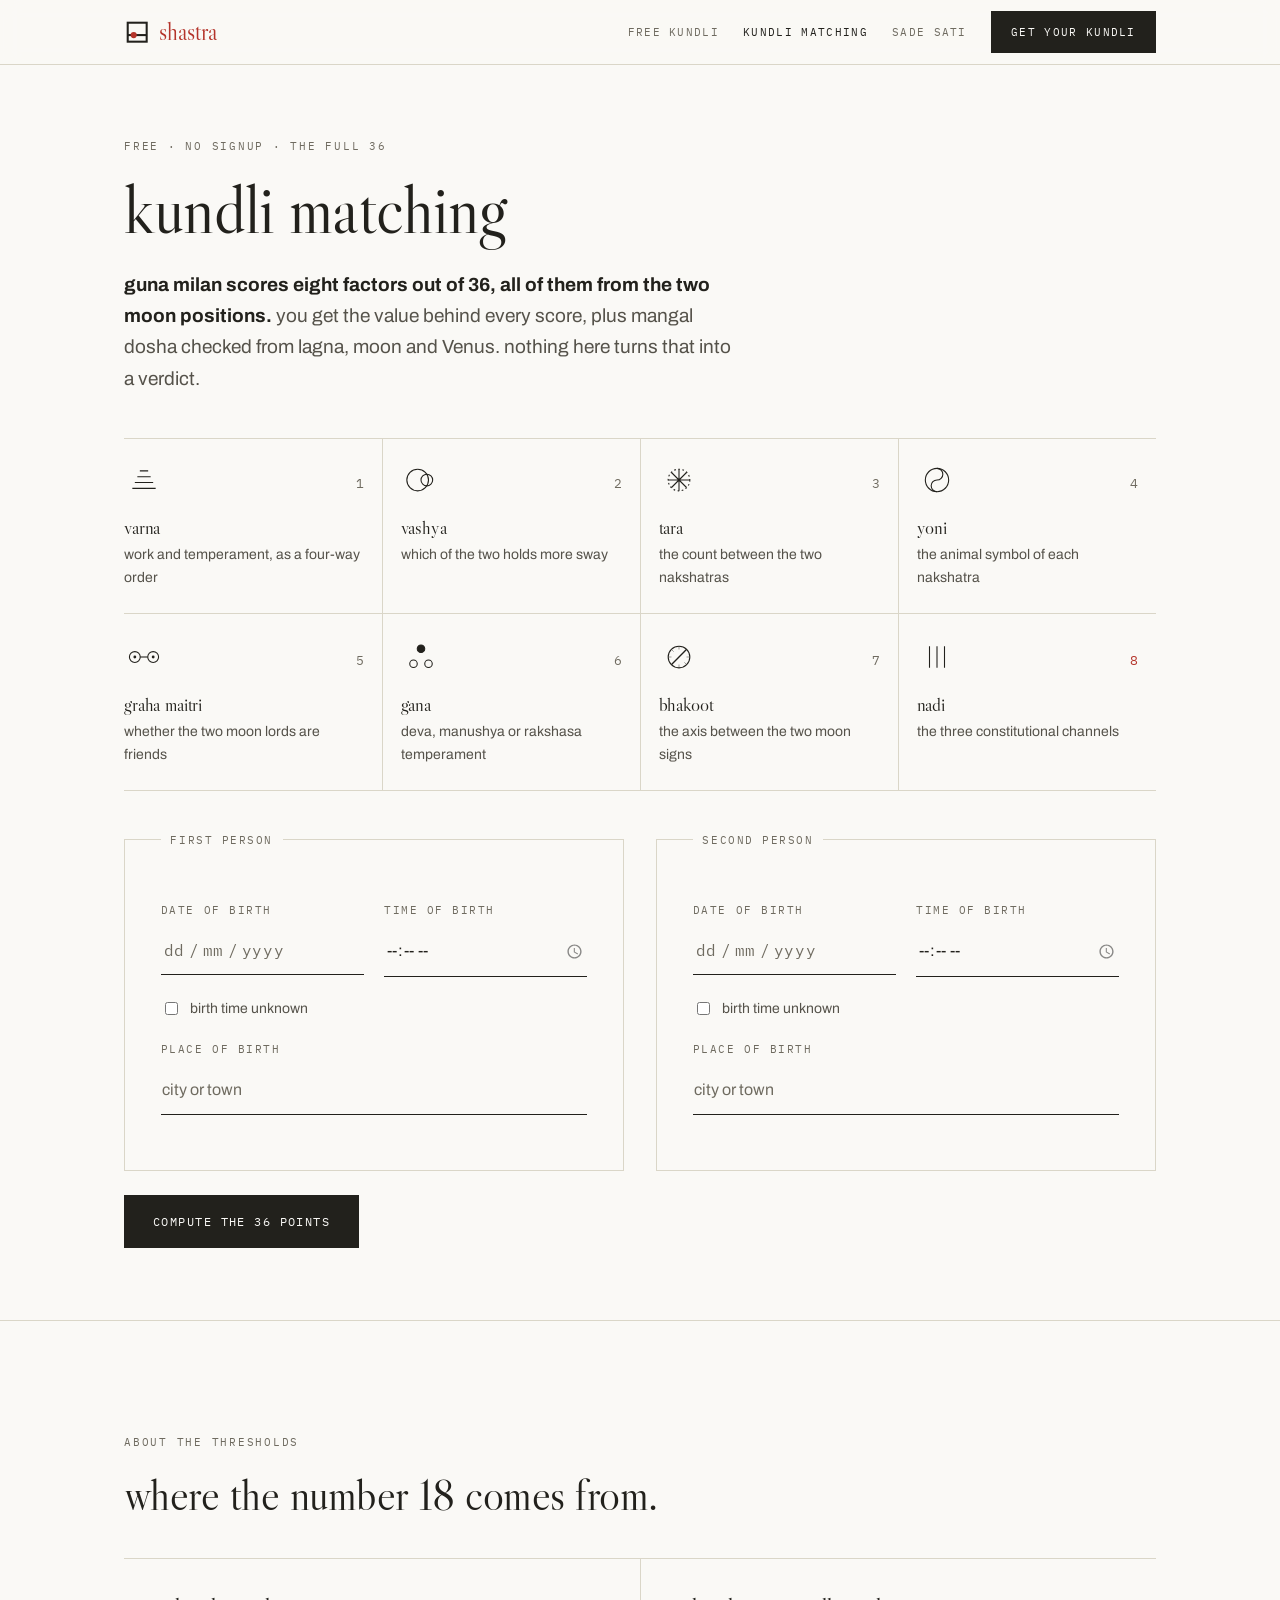
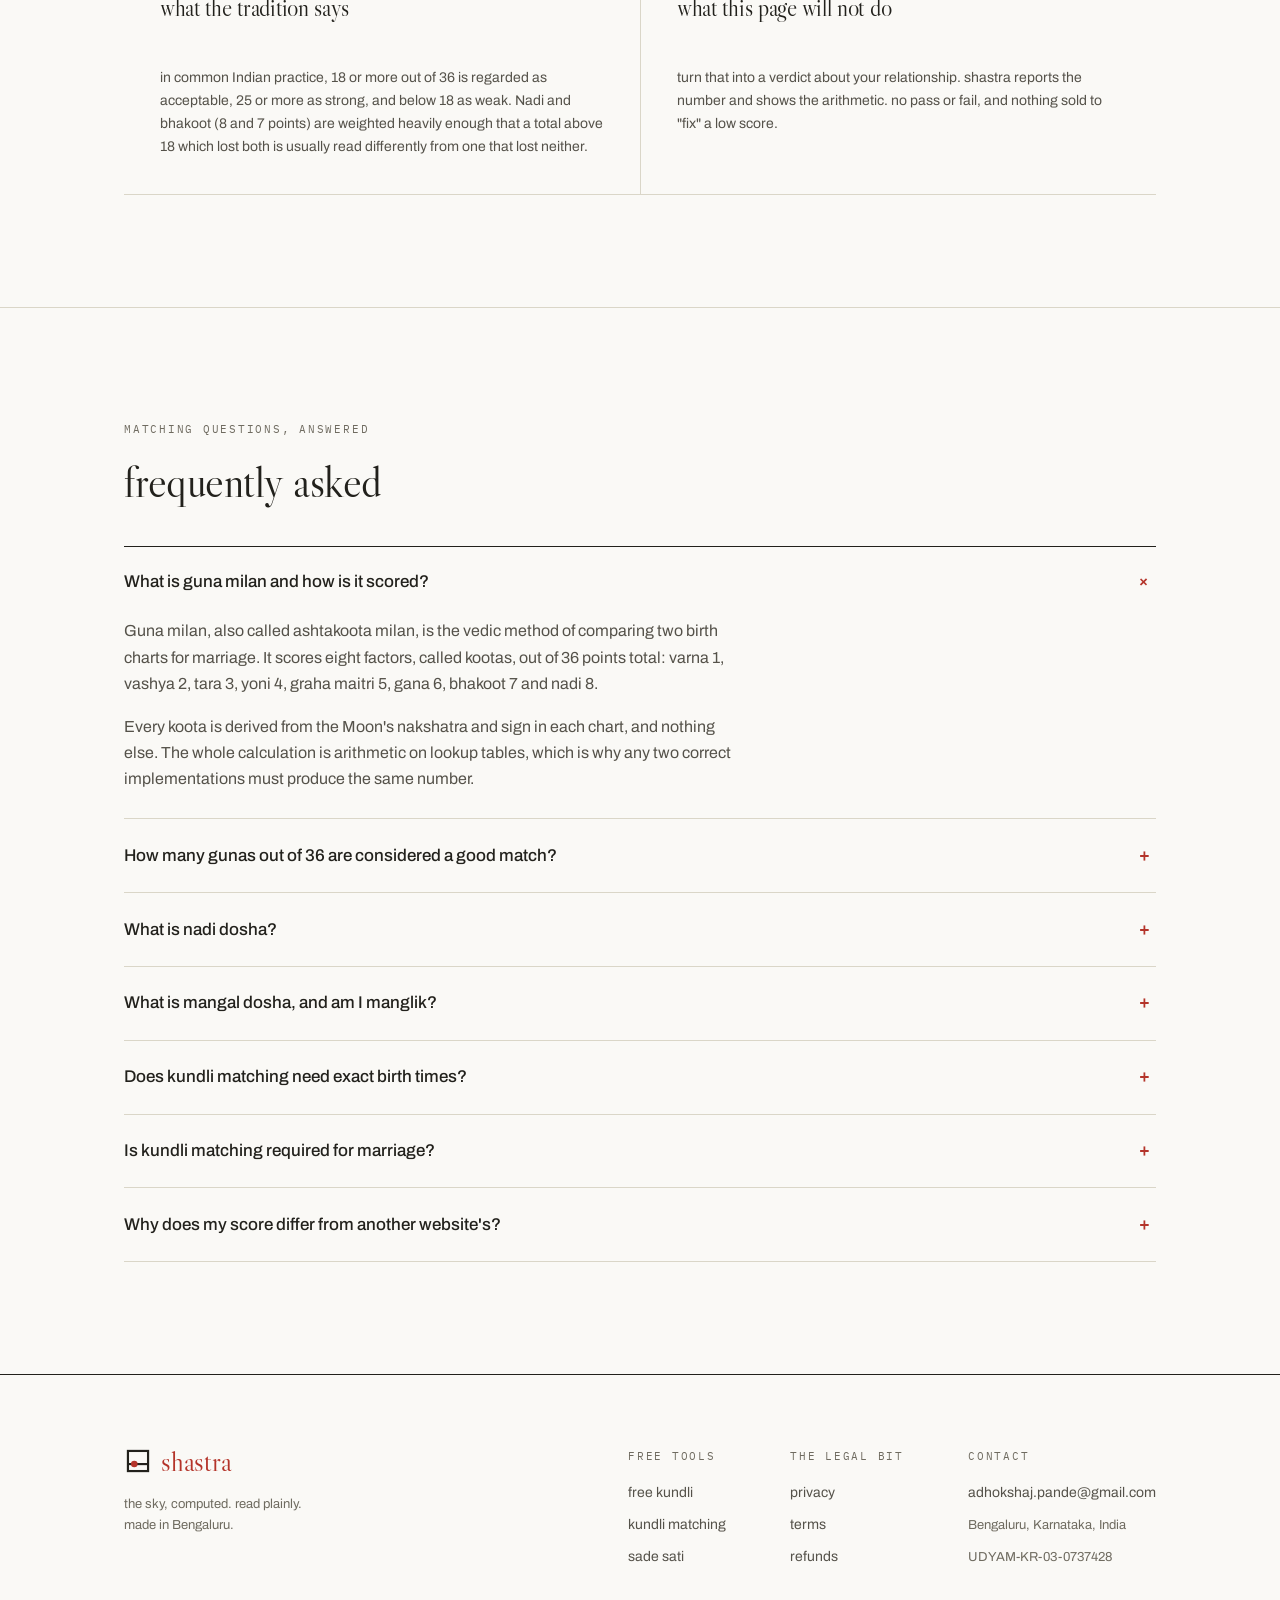
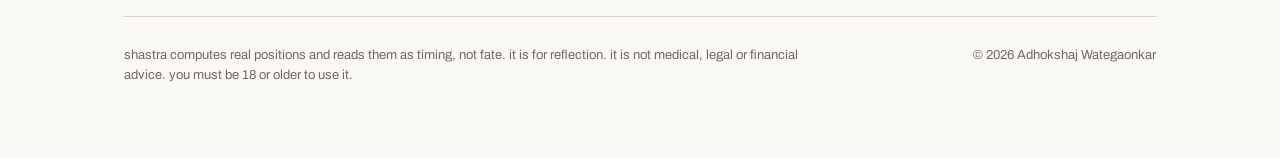
==== commit abfb41b8: "site: deploy 2026-11-02 14:39 UTC" ====
--- a/kundli-matching/index.html
+++ b/kundli-matching/index.html
@@ -25,7 +25,7 @@
 <link rel="preconnect" href="https://fonts.googleapis.com">
 <link rel="preconnect" href="https://fonts.gstatic.com" crossorigin>
 <link rel="stylesheet" href="https://fonts.googleapis.com/css2?family=Archivo:wght@400;500;600&family=IBM+Plex+Mono:wght@400;500&family=Libre+Caslon+Display&display=swap">
-<link rel="stylesheet" href="../assets/shastra.css?v=350193d5">
+<link rel="stylesheet" href="../assets/shastra.css?v=a4b72d99">
 
 <script type="application/ld+json">
 {
@@ -97,7 +97,7 @@
 
 <header class="nav">
   <div class="wrap">
-    <a class="wordmark" href="../">shastra<span>.</span></a>
+    <a class="wordmark" href="../"><svg class="wordmark-mark" viewBox="0 0 64 64" aria-hidden="true" role="presentation"><g fill="none" stroke="currentColor" stroke-width="5"><rect x="9" y="9" width="46" height="46"/><path d="M9 39h46"/></g><circle cx="23.5" cy="39" r="7.5" fill="var(--mark)"/></svg><span class="wordmark-text">shastra</span></a>
     <nav aria-label="primary">
       <a href="../kundli/">free kundli</a>
       <a href="./" class="hide-sm">kundli matching</a>
@@ -383,7 +383,7 @@
   <div class="wrap">
     <div class="cols">
       <div>
-        <a class="wordmark" href="../">shastra<span>.</span></a>
+        <a class="wordmark" href="../"><svg class="wordmark-mark" viewBox="0 0 64 64" aria-hidden="true" role="presentation"><g fill="none" stroke="currentColor" stroke-width="5"><rect x="9" y="9" width="46" height="46"/><path d="M9 39h46"/></g><circle cx="23.5" cy="39" r="7.5" fill="var(--mark)"/></svg><span class="wordmark-text">shastra</span></a>
         <p class="tiny" style="margin-top:0.75rem;max-width:24rem">the sky, computed. read plainly.<br>made in Bengaluru.</p>
       </div>
       <div>
@@ -507,6 +507,7 @@
 </style>
 
 <script src="../assets/shastra.js?v=6ec5d4f0" defer></script>
+<script src="../assets/datefield.js?v=84e8ba01" defer></script>
 <script defer>
 window.addEventListener('load', function () {
   var S = window.shastra;
--- a/assets/shastra.css
+++ b/assets/shastra.css
@@ -507,11 +507,28 @@
   .nav .wrap { gap: 1rem; }
 }
 
-.footer { border-top: 1px solid var(--rule-firm); padding-block: 3.5rem; color: var(--ink-faint); font-size: 0.875rem; }
+/* ── footer ────────────────────────────────────────────────────────────────
+   It was four columns of similar weight floating in a lot of air. It now has
+   a shape: the mark and the one-line statement carry the left, the link
+   columns are tight against each other on the right, and a single rule
+   separates the two halves from the legal line. */
+.footer {
+  border-top: 1px solid var(--rule-firm);
+  padding-block: clamp(3rem, 6vw, 4.5rem);
+  color: var(--ink-faint);
+  font-size: 0.875rem;
+}
+.footer .wordmark { font-size: 1.75rem; }
+.footer .wordmark-mark { width: 1em; height: 1em; }
 .footer a { color: var(--ink-soft); text-decoration: none; }
 .footer a:hover { color: var(--ink); text-decoration: underline; text-underline-offset: 2px; }
 .footer .cols { display: grid; gap: 2.5rem; margin-bottom: 3rem; }
-@media (min-width: 48rem) { .footer .cols { grid-template-columns: 2fr 1fr 1fr 1.25fr; } }
+@media (min-width: 52rem) {
+  /* The statement gets the room; the three link columns sit together at the
+     right rather than drifting across the measure. */
+  .footer .cols { grid-template-columns: 1.6fr auto auto auto; gap: clamp(2rem, 5vw, 4.5rem); }
+  .footer .cols > div:first-child { max-width: 24rem; }
+}
 .footer ul { list-style: none; margin: 0; padding: 0; }
 .footer li + li { margin-top: 0.55rem; }
 .footer h4 {
@@ -521,7 +538,7 @@
 }
 .disclaimer {
   border-top: 1px solid var(--rule);
-  padding-top: 1.5rem;
+  padding-top: 1.75rem;
   display: flex; flex-wrap: wrap; gap: 1rem; justify-content: space-between;
   line-height: 1.55; font-size: 0.8125rem;
 }
@@ -794,3 +811,124 @@
 }
 .nav-sky:empty { display: none; }
 @media (max-width: 64rem) { .nav-sky { display: none; } }
+
+/* ── the birth date field (site/assets/datefield.js) ────────────────────────
+   Three fields you type into, with the separators drawn in, rather than a
+   calendar you browse. See the note at the top of that file for why a birth
+   date is not a calendar problem. */
+.datefield {
+  display: flex;
+  align-items: baseline;
+  gap: 0.15rem;
+  border-bottom: 1px solid var(--rule-firm);
+  padding: 0.65rem 0.1rem;
+  min-height: 2.9rem;
+  flex-wrap: wrap;
+  transition: border-color var(--fast) linear, background var(--fast) linear;
+}
+.datefield.is-focus { border-bottom-color: var(--mark); background: var(--mark-wash); }
+.datefield.is-bad   { border-bottom-color: var(--mark); }
+
+/* Scoped under .datefield so they beat the global `input[type='text']` rule,
+   which sets width:100% and would stack the three parts vertically. */
+.datefield .df-part {
+  font-family: var(--mono);
+  font-size: 1rem;
+  letter-spacing: 0.04em;
+  border: 0;
+  border-radius: 0;
+  background: none;
+  padding: 0;
+  text-align: center;
+  color: var(--ink);
+  min-height: 0;
+  width: auto;
+}
+.datefield .df-part:focus { outline: none; background: none; border: 0; }
+.datefield .df-part::placeholder { color: var(--ink-faint); opacity: 1; }
+.datefield .df-d, .datefield .df-m { width: 2.4ch; }
+.datefield .df-y { width: 4.6ch; }
+.datefield .df-sep { font-family: var(--mono); color: var(--ink-faint); }
+
+/* The date said back in words. A mistyped month is invisible as 05 and
+   obvious as "may". */
+.df-echo {
+  margin-left: auto;
+  font-family: var(--mono);
+  font-size: 0.6875rem;
+  letter-spacing: 0.1em;
+  color: var(--ink-faint);
+}
+.df-echo:empty { display: none; }
+.datefield.is-bad .df-echo::after {
+  content: 'check that date';
+  color: var(--mark);
+}
+
+/* ── the reading ───────────────────────────────────────────────────────────
+   The result used to be one flat column of equal-weight paragraphs. It has a
+   shape now: a lead you actually read, and supporting detail that waits. */
+.read-lead {
+  font-size: clamp(1.0625rem, 1.6vw, 1.1875rem);
+  line-height: 1.6;
+  color: var(--ink-soft);
+  margin: 0;
+  max-width: 44rem;
+}
+.read-lead strong { color: var(--ink); font-weight: 600; }
+
+/* Supporting lines. Present, quieter, and out of the way until wanted. */
+.read-more { margin-top: 1rem; }
+.read-more > summary {
+  cursor: pointer; list-style: none;
+  font-family: var(--mono); font-size: 0.6875rem; letter-spacing: 0.12em;
+  text-transform: uppercase; color: var(--ink-faint);
+  display: inline-flex; align-items: center; gap: 0.4rem;
+}
+.read-more > summary::-webkit-details-marker { display: none; }
+.read-more > summary::after { content: '+'; color: var(--mark); font-size: 0.9rem; line-height: 1; }
+.read-more[open] > summary::after { content: '\2212'; }
+.read-more > div { padding-top: 0.75rem; max-width: 42rem; }
+.read-more p { font-size: 0.875rem; color: var(--ink-faint); margin: 0 0 0.6rem; }
+.read-more p:last-child { margin-bottom: 0; }
+
+/* ── chart and reading, linked ─────────────────────────────────────────────
+   A graha in the diagram and its paragraph are the same object, so pointing
+   at either lights both. This is what makes the chart worth looking at
+   instead of decoration above the text. */
+.kc-graha { cursor: pointer; transition: fill var(--fast) linear; }
+.kc-graha:hover, .kc-graha.is-lit { fill: var(--mark); }
+.read-block { transition: background var(--fast) linear; scroll-margin-top: 6rem; }
+.read-block.is-lit { background: var(--mark-wash); }
+.read-block.is-lit .read-head { color: var(--mark); }
+
+/* ── the logo ──────────────────────────────────────────────────────────────
+   The mark is the lagna: a chart frame, the horizon, and the point rising on
+   it. The wordmark used to be type alone with a vermilion full stop, which
+   is a typographic tic rather than an identity, and the favicon was a ring
+   that meant nothing. One mark now does both jobs. */
+.wordmark {
+  display: inline-flex;
+  align-items: center;
+  gap: 0.55rem;
+}
+.wordmark-mark {
+  width: 1.1em;
+  height: 1.1em;
+  flex: none;
+  color: var(--ink);
+  transition: transform var(--base) var(--spring);
+}
+.wordmark:hover .wordmark-mark { transform: translateY(-2px); }
+.wordmark-text { letter-spacing: -0.005em; }
+
+/* Card headings in a row share a height so the paragraphs under them start on
+   the same line. Without this, one heading that wraps to two lines drops its
+   own body text and the row reads as misaligned rather than as a grid. */
+@media (min-width: 48rem) {
+  .grid-2 > .card > h3.display,
+  .grid-3 > .card > h3.display { min-height: 2.4em; }
+}
+
+/* The small marks used across the tool pages and the trust cards. */
+.value-icon { width: 2.5rem; height: 2.5rem; display: block; margin-bottom: 1.1rem; }
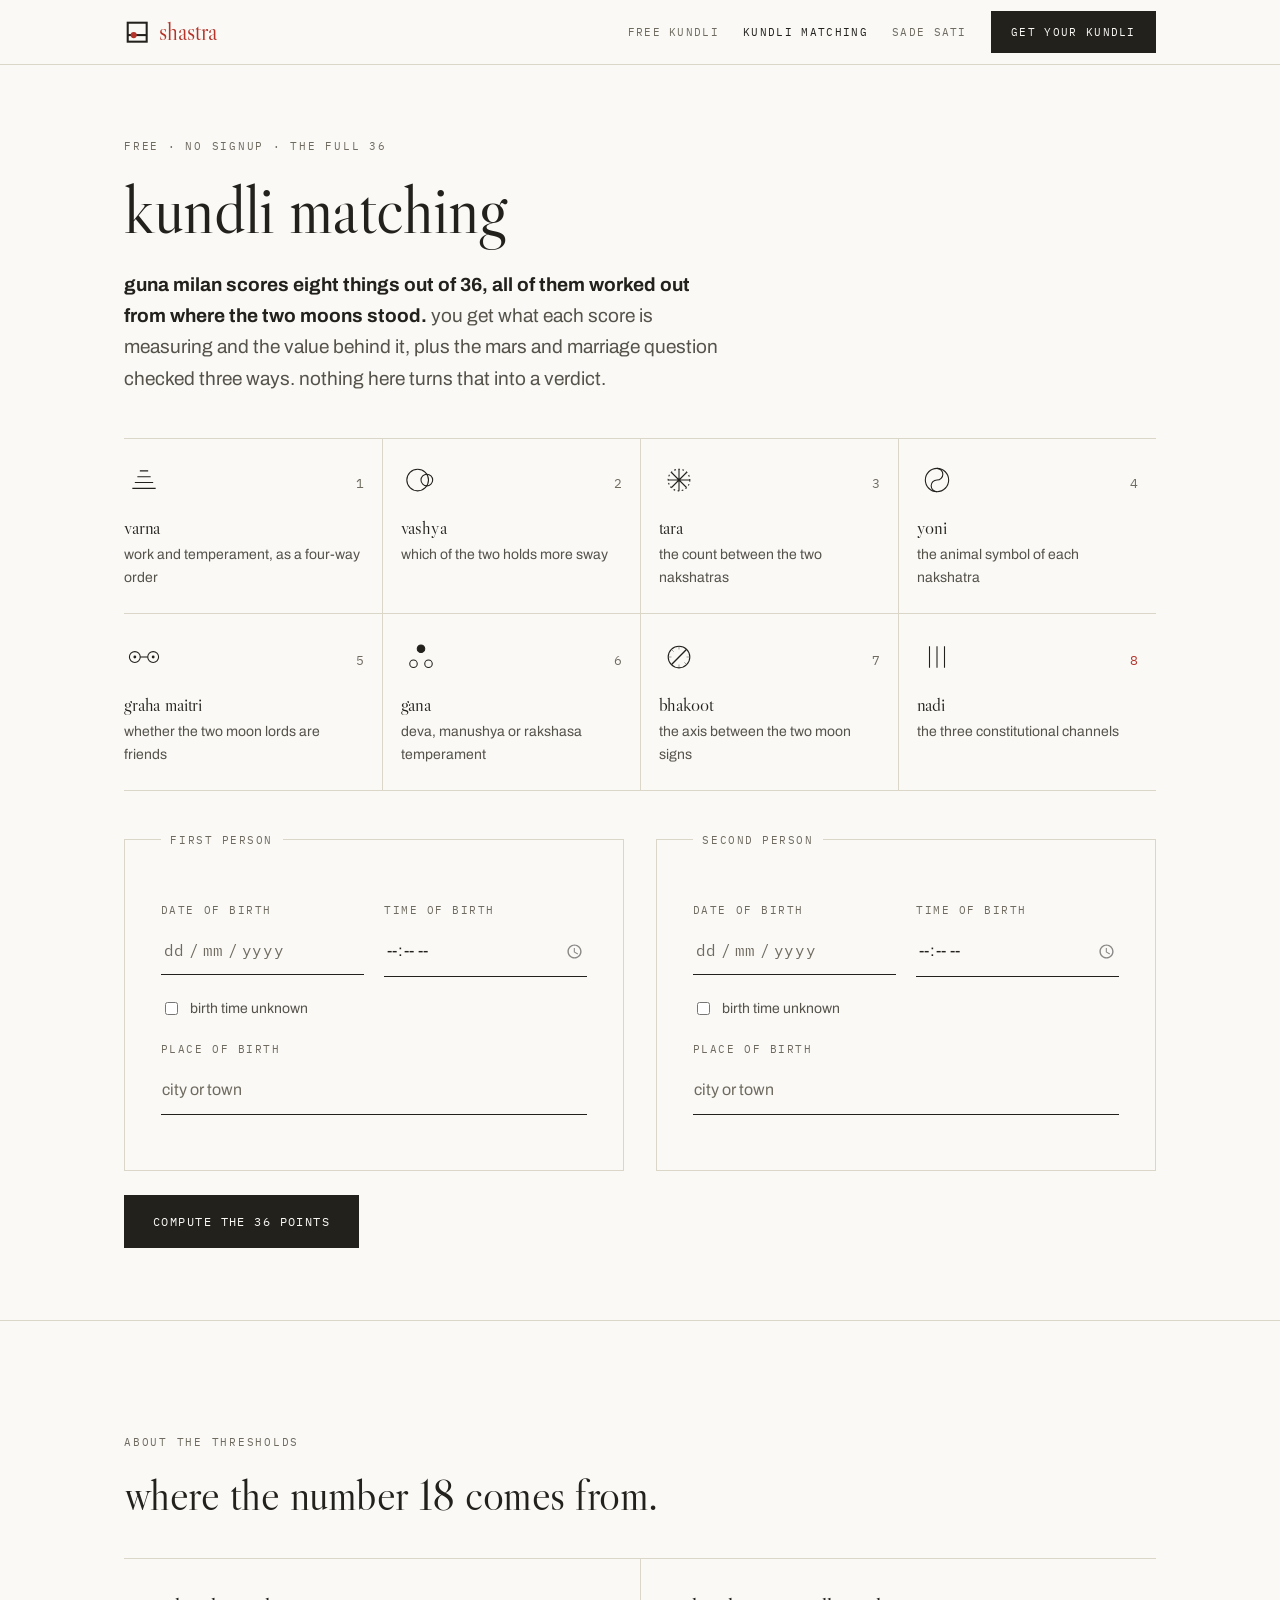
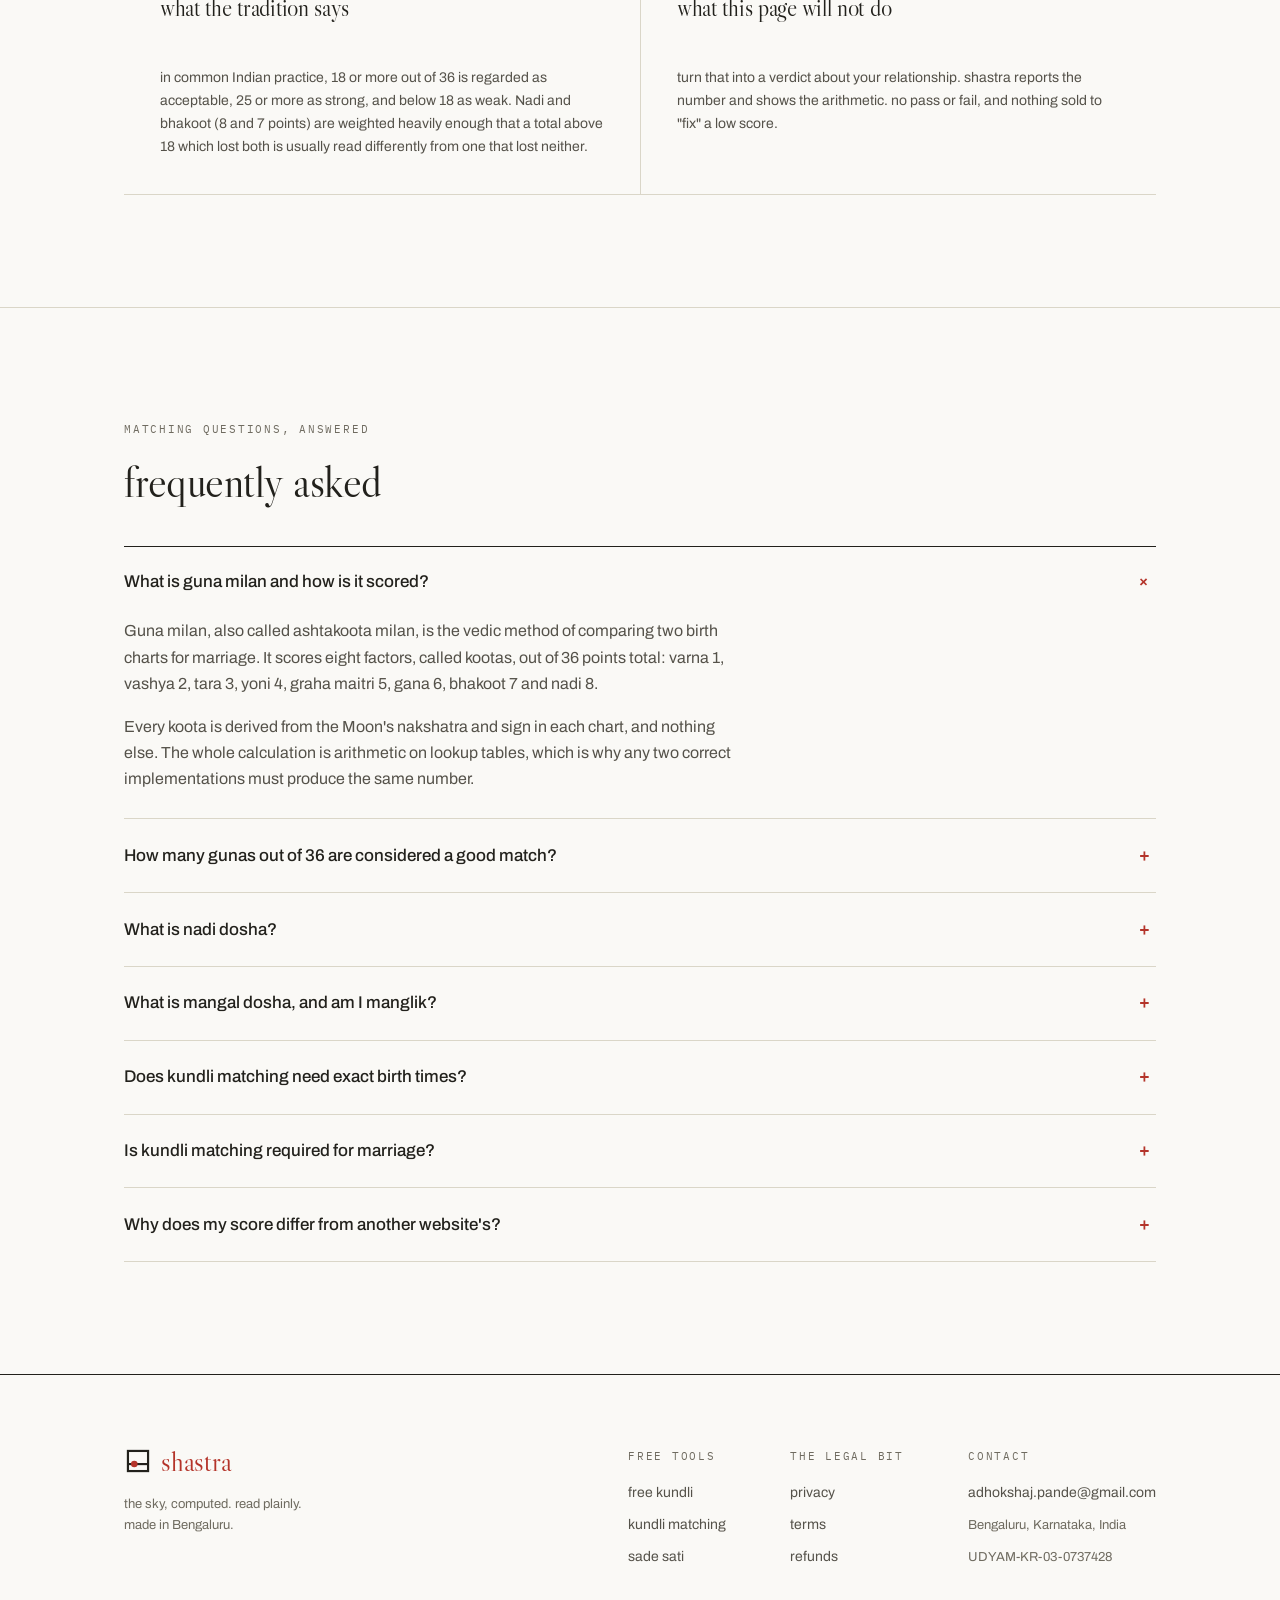
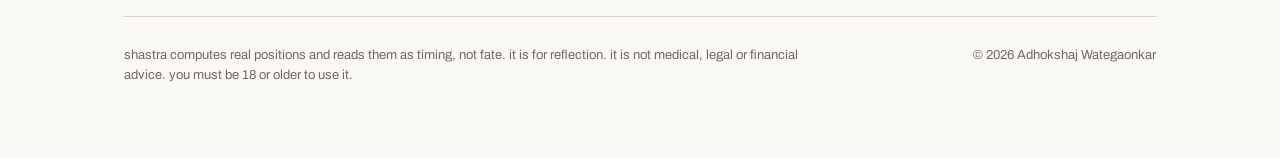
==== commit 13c42005: "site: deploy 2026-11-03 22:46 UTC" ====
--- a/kundli-matching/index.html
+++ b/kundli-matching/index.html
@@ -25,7 +25,7 @@
 <link rel="preconnect" href="https://fonts.googleapis.com">
 <link rel="preconnect" href="https://fonts.gstatic.com" crossorigin>
 <link rel="stylesheet" href="https://fonts.googleapis.com/css2?family=Archivo:wght@400;500;600&family=IBM+Plex+Mono:wght@400;500&family=Libre+Caslon+Display&display=swap">
-<link rel="stylesheet" href="../assets/shastra.css?v=a4b72d99">
+<link rel="stylesheet" href="../assets/shastra.css?v=69723c3d">
 
 <script type="application/ld+json">
 {
@@ -114,7 +114,7 @@
       <p class="label">free · no signup · the full 36</p>
       <h1 class="display">kundli matching</h1>
       <p class="lede" style="margin-top:1.5rem">
-        <strong style="color:var(--ink)">guna milan scores eight factors out of 36, all of them from the two moon positions.</strong> you get the value behind every score, plus mangal dosha checked from lagna, moon and Venus. nothing here turns that into a verdict.
+        <strong style="color:var(--ink)">guna milan scores eight things out of 36, all of them worked out from where the two moons stood.</strong> you get what each score is measuring and the value behind it, plus the mars and marriage question checked three ways. nothing here turns that into a verdict.
       </p>
 
 
@@ -249,7 +249,7 @@
           <div class="readout" id="profiles"></div>
         </div>
         <div class="card">
-          <p class="label" style="margin-bottom:0.75rem">mangal dosha, all three references</p>
+          <p class="label" style="margin-bottom:0.75rem">the mars and marriage question (mangal dosha)</p>
           <div class="readout" id="mangal"></div>
           <p class="tiny" id="mangal-framing" style="margin-top:1rem;margin-bottom:0"></p>
         </div>
@@ -499,6 +499,16 @@
     opacity: 0.4;
   }
 
+  .koota-plain {
+    display: block;
+    font-family: var(--body);
+    font-size: 0.75rem;
+    font-weight: 400;
+    text-transform: none;
+    letter-spacing: 0;
+    color: var(--ink-faint);
+    margin-top: 0.15rem;
+  }
   .koota-ref th[scope='row'], table.data#kootas th[scope='row'] {
     text-transform: none; letter-spacing: 0; font-size: 0.875rem;
     color: var(--ink); font-weight: 500; font-family: var(--body);
@@ -562,6 +572,17 @@
     grahaMaitri: 'graha maitri', gana: 'gana', bhakoot: 'bhakoot', nadi: 'nadi',
   };
 
+  var PLAIN = {
+    varna: 'work and temperament',
+    vashya: 'who holds more sway',
+    tara: 'how the two birth stars fall apart',
+    yoni: 'physical and instinctive fit',
+    grahaMaitri: 'whether the two minds get on',
+    gana: 'temperament: gentle, driven, or blunt',
+    bhakoot: 'how the two moon signs sit together',
+    nadi: 'constitution, and the one worth most points',
+  };
+
   function render(m) {
     var tc = S.titleCase;
 
@@ -575,7 +596,8 @@
       var k = m.kootas[name];
       var full = k.score === k.max;
       var zero = k.score === 0;
-      return '<tr><th scope="row">' + LABEL[name] + '</th>' +
+      return '<tr><th scope="row">' + LABEL[name] +
+        '<span class="koota-plain">' + PLAIN[name] + '</span></th>' +
         '<td class="num mono" style="color:' + (full ? 'var(--mark)' : zero ? 'var(--ink-faint)' : 'var(--ink)') + '">' +
         k.score + ' / ' + k.max + '</td>' +
         '<td class="small">' + evidence(name, k, tc) + '</td></tr>';
@@ -583,8 +605,8 @@
 
     var p = m.profiles;
     document.getElementById('profiles').innerHTML =
-      row('first · moon', tc(p.groom.moonSign) + ' · ' + tc(p.groom.nakshatra) + ' pada ' + p.groom.nakshatraPada) +
-      row('second · moon', tc(p.bride.moonSign) + ' · ' + tc(p.bride.nakshatra) + ' pada ' + p.bride.nakshatraPada) +
+      row('first · moon', tc(p.groom.moonSign) + ' · ' + tc(p.groom.nakshatra) + ' quarter ' + p.groom.nakshatraPada) +
+      row('second · moon', tc(p.bride.moonSign) + ' · ' + tc(p.bride.nakshatra) + ' quarter ' + p.bride.nakshatraPada) +
       row('gana', tc(p.groom.gana) + ' / ' + tc(p.bride.gana)) +
       row('nadi', tc(p.groom.nadi) + ' / ' + tc(p.bride.nadi)) +
       row('yoni', tc(p.groom.yoni) + ' / ' + tc(p.bride.yoni));
@@ -592,10 +614,10 @@
     var mg = m.doshas.mangal;
     function refs(x) {
       var on = [];
-      if (x.fromLagna) on.push('lagna');
-      if (x.fromMoon) on.push('moon');
+      if (x.fromLagna) on.push('the rising sign');
+      if (x.fromMoon) on.push('the moon');
       if (x.fromVenus) on.push('venus');
-      return on.length ? 'from ' + on.join(', ') : 'from none of the three';
+      return on.length ? 'counted from ' + on.join(', ') : 'from none of the three';
     }
     document.getElementById('mangal').innerHTML =
       row('first person', refs(mg.groom)) +
--- a/assets/shastra.css
+++ b/assets/shastra.css
@@ -932,3 +932,169 @@
 
 /* The small marks used across the tool pages and the trust cards. */
 .value-icon { width: 2.5rem; height: 2.5rem; display: block; margin-bottom: 1.1rem; }
+
+/* ─── the verdict ────────────────────────────────────────────────────────────
+   Before any prose: what is working, what is awkward, what takes work, and
+   what to do. A reader who does not know the vocabulary cannot tell from a
+   correct paragraph whether they have been told something good or something
+   worrying, and will assume the worse of the two.
+
+   The bands are told apart by a DRAWN MARK, never by colour. Red for one band
+   and not the others would make the second plate a severity scale, which is
+   both a misuse of it and the exact fear-coding this product exists without.
+   Vermilion appears once per card, on the action, because the action is the
+   line we want the eye to land on. */
+.verdict { margin-top: 2rem; }
+
+.band {
+  display: grid;
+  grid-template-columns: 15rem 1fr;
+  gap: 1.5rem 2.5rem;
+  padding: 1.25rem 0;
+  border-top: 1px solid var(--rule);
+}
+.band:last-child { border-bottom: 1px solid var(--rule); }
+
+.band-head { display: flex; gap: 0.6rem; align-items: baseline; }
+.band-head svg { flex: none; width: 11px; height: 11px; transform: translateY(1px); }
+.band-name {
+  font-family: var(--mono);
+  font-size: 0.8125rem;
+  text-transform: uppercase;
+  letter-spacing: 0.08em;
+  color: var(--ink);
+}
+.band-note {
+  font-size: 0.8125rem;
+  line-height: 1.5;
+  color: var(--ink-faint);
+  margin: 0.45rem 0 0;
+}
+.band-items { list-style: none; margin: 0; padding: 0; }
+.band-items li {
+  display: flex;
+  flex-wrap: wrap;
+  gap: 0 0.6rem;
+  align-items: baseline;
+  padding: 0.3rem 0;
+}
+.band-items .bi-name {
+  font-family: var(--display);
+  font-size: 1.0625rem;
+  color: var(--ink);
+}
+.band-items .bi-note {
+  font-family: var(--mono);
+  font-size: 0.75rem;
+  color: var(--ink-faint);
+}
+
+/* ─── do and don't ───────────────────────────────────────────────────────── */
+.dodont { margin-top: 1.5rem; border-top: 1px solid var(--rule); }
+.dd-row {
+  display: grid;
+  grid-template-columns: 13rem 1fr 1fr;
+  gap: 1.5rem;
+  padding: 0.8rem 0;
+  border-bottom: 1px solid var(--rule);
+  align-items: baseline;
+}
+.dd-head .dd-cell {
+  font-family: var(--mono);
+  font-size: 0.75rem;
+  text-transform: uppercase;
+  letter-spacing: 0.08em;
+  color: var(--ink-faint);
+}
+.dd-who { font-family: var(--display); font-size: 1rem; color: var(--ink); }
+.dd-cell { font-size: 0.9375rem; color: var(--ink-soft); }
+.dd-row .dd-do { color: var(--ink); }
+.dd-row .dd-dont { color: var(--ink-faint); }
+
+/* ─── the one line that says what to do about it ─────────────────────────── */
+.read-action {
+  margin: 1rem 0 0;
+  padding-left: 1.1rem;
+  position: relative;
+  font-size: 0.9375rem;
+  line-height: 1.55;
+  color: var(--ink);
+}
+.read-action::before {
+  content: '';
+  position: absolute;
+  left: 0;
+  top: 0.52em;
+  width: 7px;
+  height: 7px;
+  background: var(--mark);
+}
+.read-action b {
+  font-family: var(--mono);
+  font-size: 0.6875rem;
+  text-transform: uppercase;
+  letter-spacing: 0.08em;
+  font-weight: 400;
+  color: var(--ink-faint);
+  display: block;
+  margin-bottom: 0.15rem;
+}
+
+/* The band tag on a card, beside the placement line. */
+.band-tag {
+  font-family: var(--mono);
+  font-size: 0.6875rem;
+  text-transform: uppercase;
+  letter-spacing: 0.08em;
+  color: var(--ink);
+  border: 1px solid var(--rule-firm);
+  padding: 0.1rem 0.4rem;
+  white-space: nowrap;
+}
+
+/* ─── the glossary ───────────────────────────────────────────────────────── */
+.glossary { margin-top: 2rem; }
+.glossary > summary {
+  display: flex;
+  justify-content: space-between;
+  align-items: center;
+  gap: 0.75rem;
+  cursor: pointer;
+  list-style: none;
+  padding-bottom: 0.6rem;
+}
+.glossary > summary::-webkit-details-marker { display: none; }
+.glossary > summary::after { content: '+'; color: var(--mark); line-height: 1; }
+.glossary[open] > summary::after { content: '\2212'; }
+.glossary dl { margin: 0; border-top: 1px solid var(--rule); }
+.glossary div {
+  display: grid;
+  grid-template-columns: 14rem 1fr;
+  gap: 1.5rem;
+  padding: 0.7rem 0;
+  border-bottom: 1px solid var(--rule);
+}
+.glossary dt {
+  font-family: var(--mono);
+  font-size: 0.75rem;
+  text-transform: uppercase;
+  letter-spacing: 0.06em;
+  color: var(--ink);
+}
+.glossary dd { margin: 0; font-size: 0.875rem; color: var(--ink-soft); }
+
+@media (max-width: 720px) {
+  .band, .dd-row, .glossary div { grid-template-columns: 1fr; gap: 0.5rem; }
+  .band-note { grid-column: 1; }
+  .dd-head { display: none; }
+  .dd-row .dd-cell::before {
+    font-family: var(--mono);
+    font-size: 0.6875rem;
+    text-transform: uppercase;
+    letter-spacing: 0.08em;
+    color: var(--ink-faint);
+    margin-right: 0.5rem;
+  }
+  .dd-row .dd-do::before { content: 'do'; }
+  .dd-row .dd-dont::before { content: 'don\2019t'; }
+}
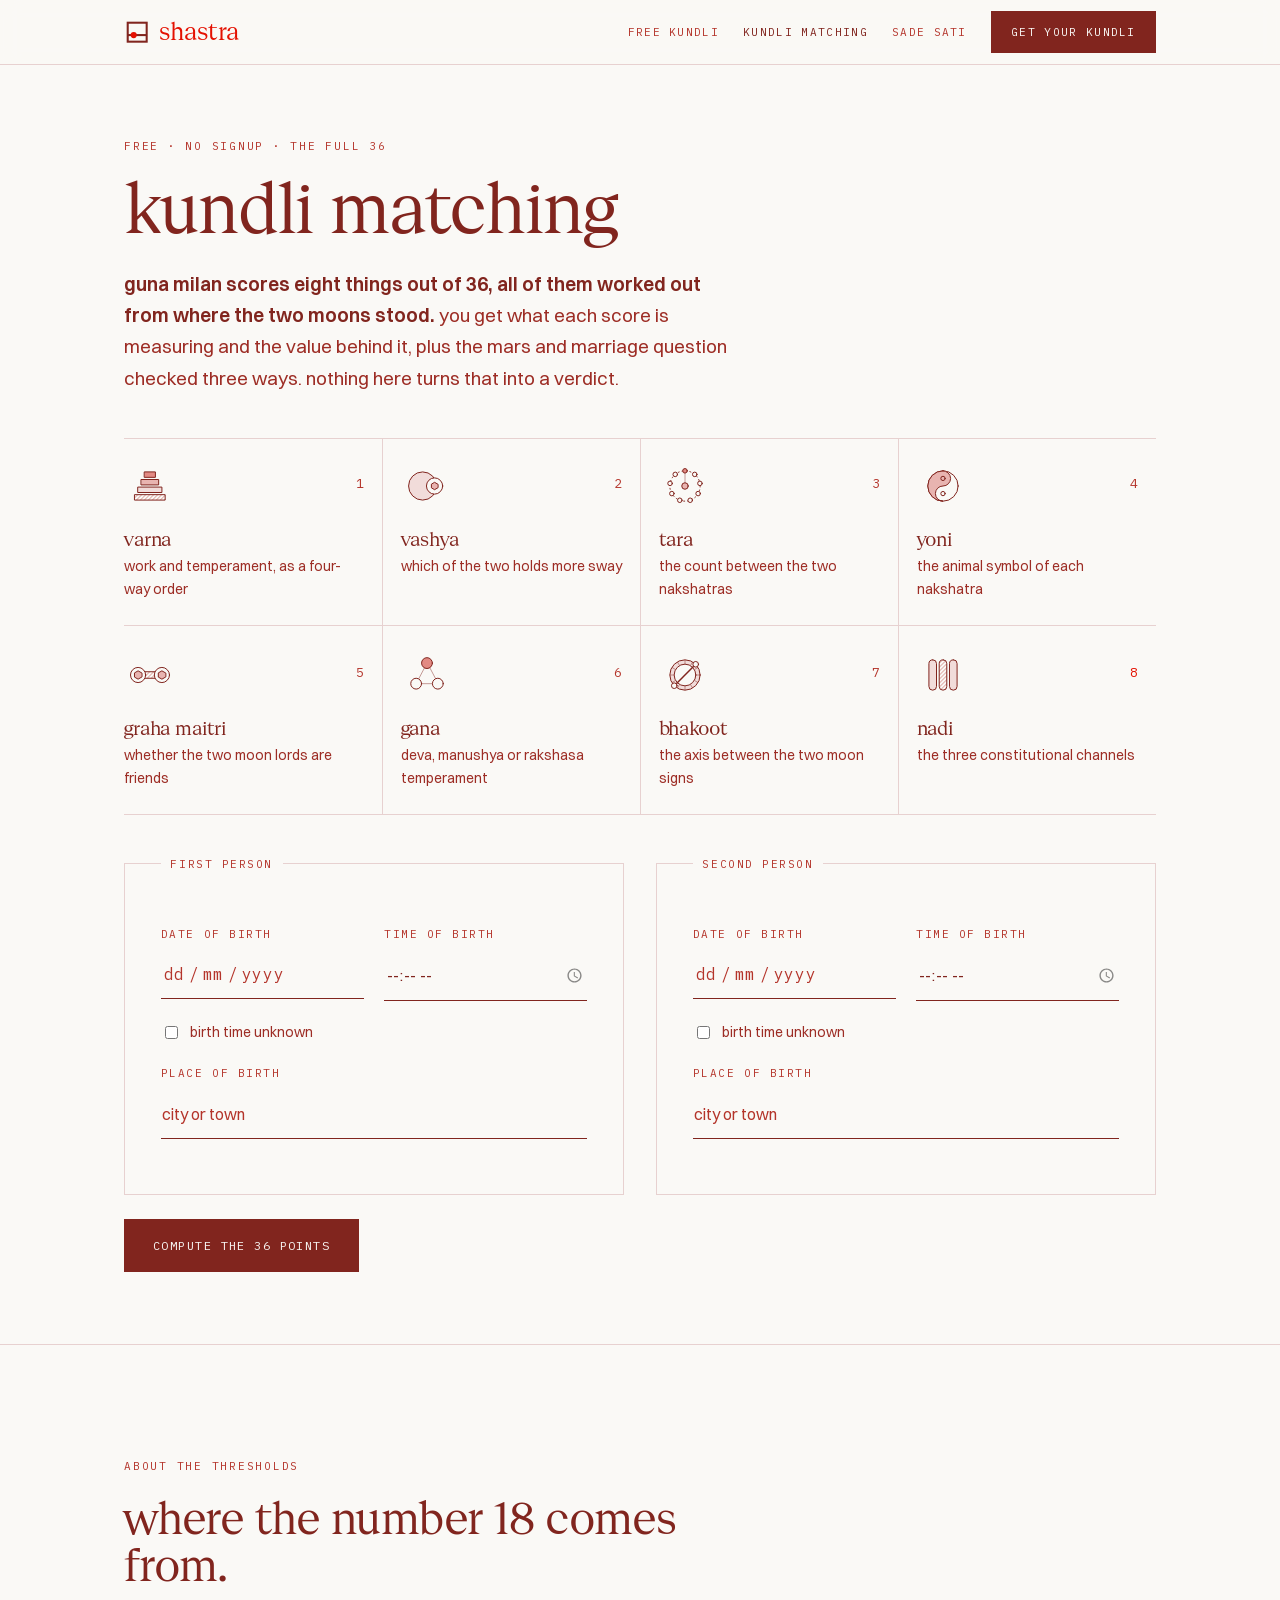
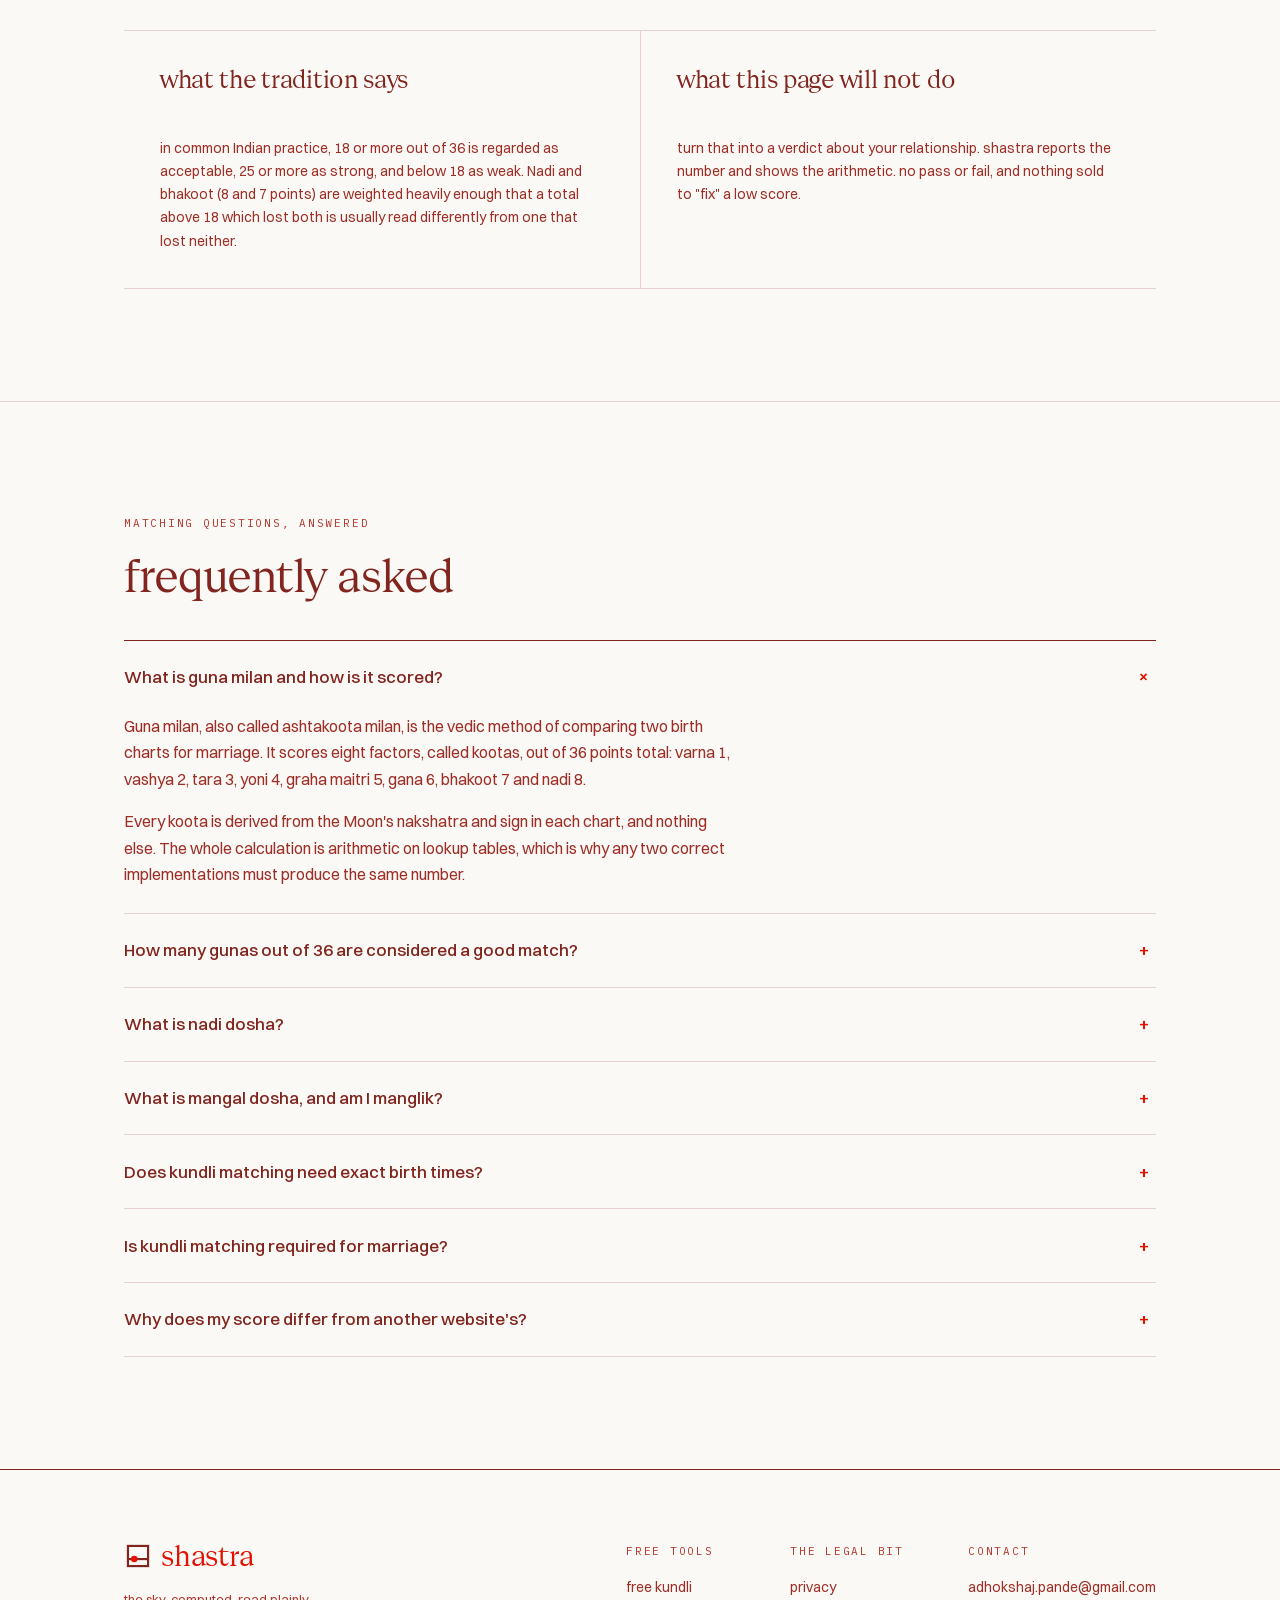
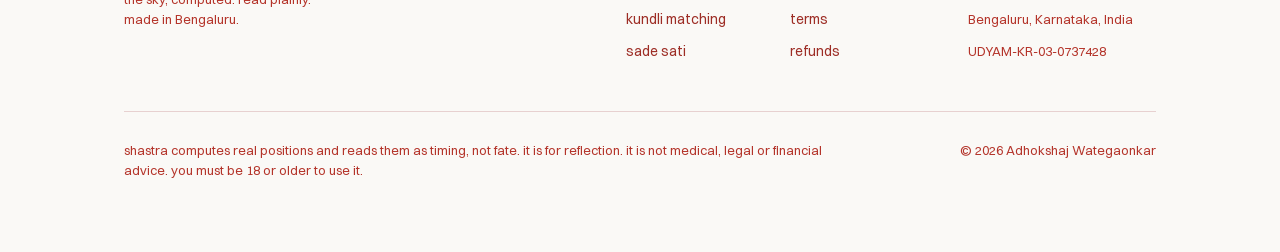
==== commit 636bfe80: "site: deploy 2026-11-04 19:58 UTC" ====
--- a/kundli-matching/index.html
+++ b/kundli-matching/index.html
@@ -22,10 +22,9 @@
 <link rel="icon" href="../assets/favicon-32.png" sizes="32x32">
 <link rel="apple-touch-icon" href="../assets/apple-touch-icon.png">
 
-<link rel="preconnect" href="https://fonts.googleapis.com">
-<link rel="preconnect" href="https://fonts.gstatic.com" crossorigin>
-<link rel="stylesheet" href="https://fonts.googleapis.com/css2?family=Archivo:wght@400;500;600&family=IBM+Plex+Mono:wght@400;500&family=Libre+Caslon+Display&display=swap">
-<link rel="stylesheet" href="../assets/shastra.css?v=69723c3d">
+<link rel="preload" href="../assets/fonts/geistserif-400.woff2" as="font" type="font/woff2" crossorigin>
+<link rel="preload" href="../assets/fonts/switzer-400.woff2" as="font" type="font/woff2" crossorigin>
+<link rel="stylesheet" href="../assets/shastra.css?v=ceea2c4c">
 
 <script type="application/ld+json">
 {
@@ -93,6 +92,7 @@
 </head>
 
 <body>
+<svg class="bp-defs" aria-hidden="true" focusable="false"><defs><pattern id="bp-hatch" width="5" height="5" patternUnits="userSpaceOnUse" patternTransform="rotate(45)"><path d="M0 0V5"/></pattern><pattern id="bp-hatch-s" width="2.6" height="2.6" patternUnits="userSpaceOnUse" patternTransform="rotate(45)"><path d="M0 0V2.6"/></pattern><pattern id="bp-dots" width="6" height="6" patternUnits="userSpaceOnUse"><circle cx="1" cy="1" r="0.55"/></pattern><marker id="bp-arrow" viewBox="0 0 8 8" refX="7.5" refY="4" markerWidth="5" markerHeight="5" markerUnits="userSpaceOnUse" orient="auto-start-reverse"><path d="M0 1 8 4 0 7z"/></marker></defs></svg>
 <a class="skip" href="#tool">skip to the calculator</a>
 
 <header class="nav">
@@ -125,49 +125,49 @@
            reader should see that before they read anything. -->
       <ul class="kootas-glance" aria-label="the eight kootas and their maximum points">
         <li class="koota-card">
-          <svg class="koota-icon" viewBox="0 0 48 48" aria-hidden="true" role="presentation"><g fill="none" stroke="var(--ink)" stroke-width="1.3"><path d="M19 13h10M16 20h16M13 27h22M10 34h28"/></g></svg>
+          <svg class="koota-icon bp" viewBox="0 0 48 48" aria-hidden="true" role="presentation"><rect class="t3" x="19" y="11" width="10" height="5"/><rect class="t2" x="16" y="18" width="16" height="5"/><rect class="t1" x="13" y="25" width="22" height="5"/><rect class="hxs" x="10" y="32" width="28" height="5"/></svg>
           <p class="koota-name display-sm">varna</p>
           <p class="koota-pts mono">1</p>
           <p class="koota-blurb small">work and temperament, as a four-way order</p>
         </li>
         <li class="koota-card">
-          <svg class="koota-icon" viewBox="0 0 48 48" aria-hidden="true" role="presentation"><g fill="none" stroke="var(--ink)" stroke-width="1.3"><circle cx="20" cy="24" r="13"/><circle cx="31" cy="24" r="7"/></g></svg>
+          <svg class="koota-icon bp" viewBox="0 0 48 48" aria-hidden="true" role="presentation"><circle class="t1" cx="20" cy="24" r="13"/><circle class="pl" cx="31" cy="24" r="7.5"/><path class="t2" d="M33.94 25.7 L31 27.4 L28.06 25.7 L28.06 22.3 L31 20.6 L33.94 22.3Z"/></svg>
           <p class="koota-name display-sm">vashya</p>
           <p class="koota-pts mono">2</p>
           <p class="koota-blurb small">which of the two holds more sway</p>
         </li>
         <li class="koota-card">
-          <svg class="koota-icon" viewBox="0 0 48 48" aria-hidden="true" role="presentation"><g fill="none" stroke="var(--ink)" stroke-width="1.3"><circle cx="24" cy="24" r="13" stroke-dasharray="2 3"/><path d="M24 11v26M11 24h26M15 15l18 18M33 15L15 33"/></g></svg>
+          <svg class="koota-icon bp" viewBox="0 0 48 48" aria-hidden="true" role="presentation"><circle class="ln dot" cx="24" cy="24" r="14"/><path class="ln soft" d="M24 24V10"/><circle class="t3" cx="24" cy="10" r="2.1"/><circle class="pl" cx="33" cy="13.28" r="2.1"/><circle class="pl" cx="37.79" cy="21.57" r="2.1"/><circle class="pl" cx="36.12" cy="31" r="2.1"/><circle class="pl" cx="28.79" cy="37.16" r="2.1"/><circle class="pl" cx="19.21" cy="37.16" r="2.1"/><circle class="pl" cx="11.88" cy="31" r="2.1"/><circle class="pl" cx="10.21" cy="21.57" r="2.1"/><circle class="pl" cx="15" cy="13.28" r="2.1"/><circle class="t2" cx="24" cy="24" r="3"/></svg>
           <p class="koota-name display-sm">tara</p>
           <p class="koota-pts mono">3</p>
           <p class="koota-blurb small">the count between the two nakshatras</p>
         </li>
         <li class="koota-card">
-          <svg class="koota-icon" viewBox="0 0 48 48" aria-hidden="true" role="presentation"><g fill="none" stroke="var(--ink)" stroke-width="1.3"><circle cx="24" cy="24" r="14"/><path d="M24 10a7 7 0 0 1 0 14 7 7 0 0 0 0 14"/></g></svg>
+          <svg class="koota-icon bp" viewBox="0 0 48 48" aria-hidden="true" role="presentation"><circle class="pl" cx="24" cy="24" r="14"/><path class="t2" d="M24 10a7 7 0 0 1 0 14a7 7 0 0 0 0 14a14 14 0 0 1 0-28Z"/><circle class="t2" cx="24" cy="17" r="2"/><circle class="pl" cx="24" cy="31" r="2"/></svg>
           <p class="koota-name display-sm">yoni</p>
           <p class="koota-pts mono">4</p>
           <p class="koota-blurb small">the animal symbol of each nakshatra</p>
         </li>
         <li class="koota-card">
-          <svg class="koota-icon" viewBox="0 0 48 48" aria-hidden="true" role="presentation"><g fill="none" stroke="var(--ink)" stroke-width="1.3"><circle cx="13" cy="24" r="6.5"/><circle cx="35" cy="24" r="6.5"/><path d="M19.5 24h9"/></g><g fill="var(--ink)"><circle cx="13" cy="24" r="1.7"/><circle cx="35" cy="24" r="1.7"/></g></svg>
+          <svg class="koota-icon bp" viewBox="0 0 48 48" aria-hidden="true" role="presentation"><rect class="hxs" x="13" y="21" width="22" height="6"/><circle class="pl" cx="13" cy="24" r="7"/><path class="t2" d="M16.33 25.93 L13 27.85 L9.67 25.93 L9.67 22.07 L13 20.15 L16.33 22.07Z"/><circle class="pl" cx="35" cy="24" r="7"/><path class="t2" d="M38.33 25.93 L35 27.85 L31.67 25.93 L31.67 22.07 L35 20.15 L38.33 22.07Z"/></svg>
           <p class="koota-name display-sm">graha maitri</p>
           <p class="koota-pts mono">5</p>
           <p class="koota-blurb small">whether the two moon lords are friends</p>
         </li>
         <li class="koota-card">
-          <svg class="koota-icon" viewBox="0 0 48 48" aria-hidden="true" role="presentation"><g fill="none" stroke="var(--ink)" stroke-width="1.3"><circle cx="24" cy="14" r="4.5"/><circle cx="15" cy="32" r="4.5"/><circle cx="33" cy="32" r="4.5"/></g><g fill="var(--ink)"><circle cx="24" cy="14" r="4.5"/></g></svg>
+          <svg class="koota-icon bp" viewBox="0 0 48 48" aria-hidden="true" role="presentation"><path class="ln soft" d="M24 13L14 32H34Z"/><circle class="t3" cx="24" cy="13" r="5"/><circle class="pl" cx="14" cy="32" r="5"/><circle class="pl" cx="34" cy="32" r="5"/></svg>
           <p class="koota-name display-sm">gana</p>
           <p class="koota-pts mono">6</p>
           <p class="koota-blurb small">deva, manushya or rakshasa temperament</p>
         </li>
         <li class="koota-card">
-          <svg class="koota-icon" viewBox="0 0 48 48" aria-hidden="true" role="presentation"><g fill="none" stroke="var(--ink)" stroke-width="1.3"><circle cx="24" cy="24" r="13"/></g><g stroke="var(--ink)" stroke-width="1"><path d="M24 11v4M24 33v4M11 24h4M33 24h4M14.8 14.8l2.8 2.8M30.4 30.4l2.8 2.8M33.2 14.8l-2.8 2.8M17.6 30.4l-2.8 2.8" opacity="0.5"/></g><g stroke="var(--ink)" stroke-width="1.6"><path d="M14.8 33.2L33.2 14.8"/></g></svg>
+          <svg class="koota-icon bp" viewBox="0 0 48 48" aria-hidden="true" role="presentation"><circle class="t1" cx="24" cy="24" r="14"/><circle class="pl" cx="24" cy="24" r="10"/><path class="ln soft" d="M34.5 24L37.5 24M33.09 29.25L35.69 30.75M29.25 33.09L30.75 35.69M24 34.5L24 37.5M18.75 33.09L17.25 35.69M14.91 29.25L12.31 30.75M13.5 24L10.5 24M14.91 18.75L12.31 17.25M18.75 14.91L17.25 12.31M24 13.5L24 10.5M29.25 14.91L30.75 12.31M33.09 18.75L35.69 17.25"/><path class="ln" d="M14.1 33.9L33.9 14.1" style="stroke-width:1.5"/><circle class="pl" cx="33.9" cy="14.1" r="2.6"/><circle class="pl" cx="14.1" cy="33.9" r="2.6"/></svg>
           <p class="koota-name display-sm">bhakoot</p>
           <p class="koota-pts mono">7</p>
           <p class="koota-blurb small">the axis between the two moon signs</p>
         </li>
         <li class="koota-card is-heaviest">
-          <svg class="koota-icon" viewBox="0 0 48 48" aria-hidden="true" role="presentation"><g fill="none" stroke="var(--ink)" stroke-width="1.3"><path d="M15 11v26M24 11v26M33 11v26"/></g></svg>
+          <svg class="koota-icon bp" viewBox="0 0 48 48" aria-hidden="true" role="presentation"><rect class="t1" x="11" y="10" width="7" height="28" rx="3.5"/><rect class="hxs" x="20.5" y="10" width="7" height="28" rx="3.5"/><rect class="t1" x="30" y="10" width="7" height="28" rx="3.5"/></svg>
           <p class="koota-name display-sm">nadi</p>
           <p class="koota-pts mono">8</p>
           <p class="koota-blurb small">the three constitutional channels</p>
@@ -444,7 +444,7 @@
     .kootas-glance > li:nth-child(2n + 1) { border-left: 0; padding-left: 0; }
   }
 
-  .koota-icon { width: 2.5rem; height: 2.5rem; display: block; margin-bottom: 1rem; }
+  .koota-icon { width: 3.25rem; height: 3.25rem; display: block; margin-bottom: 1rem; }
   .koota-name { margin: 0 0 0.2rem; }
   /* The score sits in the corner like a plate number, not in the reading
      order of the name. */
--- a/assets/shastra.css
+++ b/assets/shastra.css
@@ -28,41 +28,159 @@
    here — they are two renderings of one decision, not two choices.
    ───────────────────────────────────────────────────────────────────────── */
 
+/* ── the faces, self-hosted ──────────────────────────────────────────────
+   Switzer is on Fontshare and Geist Serif only in Vercel's own release, so
+   using the two CDNs would have put three third-party font hosts in front of
+   a page whose pitch is that it keeps nothing it does not need. These are the
+   latin subsets, 132KB for six faces, and `build-assets.py` renders the share
+   cards from the same families in site/tools/fonts. One source of truth for
+   the typography, and no runtime dependency on anyone.
+   Geist Serif: OFL. Switzer: ITF Free Font License. IBM Plex Mono: OFL.
+   Licence texts sit beside the files in site/tools/fonts/.
+   ──────────────────────────────────────────────────────────────────────── */
+@font-face {
+  font-family: 'Geist Serif';
+  font-style: normal;
+  font-weight: 400;
+  font-display: swap;
+  src: url('fonts/geistserif-400.woff2') format('woff2');
+}
+@font-face {
+  font-family: 'Switzer';
+  font-style: normal;
+  font-weight: 400;
+  font-display: swap;
+  src: url('fonts/switzer-400.woff2') format('woff2');
+}
+@font-face {
+  font-family: 'Switzer';
+  font-style: italic;
+  font-weight: 400;
+  font-display: swap;
+  src: url('fonts/switzer-400i.woff2') format('woff2');
+}
+@font-face {
+  font-family: 'Switzer';
+  font-style: normal;
+  font-weight: 500;
+  font-display: swap;
+  src: url('fonts/switzer-500.woff2') format('woff2');
+}
+@font-face {
+  font-family: 'Switzer';
+  font-style: normal;
+  font-weight: 600;
+  font-display: swap;
+  src: url('fonts/switzer-600.woff2') format('woff2');
+}
+/* THE RUPEE. Neither Switzer nor Geist Serif draws U+20B9, and this product
+   prints prices on every page. Left alone, each ₹ falls back to whatever the
+   OS has (SF on a Mac, Roboto on Android, Segoe on Windows), so the same
+   price renders in a different typeface per device. These single-glyph faces
+   join each family for that one codepoint only: Archivo's rupee for the
+   grotesque, Libre Caslon's for the serif. ~800 bytes each, fetched only on
+   a page that actually shows a price. */
+@font-face {
+  font-family: 'Switzer';
+  font-style: normal;
+  font-weight: 400;
+  font-display: swap;
+  src: url('fonts/rupee-sans-400.woff2') format('woff2');
+  unicode-range: U+20B9;
+}
+@font-face {
+  font-family: 'Switzer';
+  font-style: normal;
+  font-weight: 500;
+  font-display: swap;
+  src: url('fonts/rupee-sans-500.woff2') format('woff2');
+  unicode-range: U+20B9;
+}
+@font-face {
+  font-family: 'Switzer';
+  font-style: normal;
+  font-weight: 600;
+  font-display: swap;
+  src: url('fonts/rupee-sans-600.woff2') format('woff2');
+  unicode-range: U+20B9;
+}
+@font-face {
+  font-family: 'Geist Serif';
+  font-style: normal;
+  font-weight: 400;
+  font-display: swap;
+  src: url('fonts/rupee-serif-400.woff2') format('woff2');
+  unicode-range: U+20B9;
+}
+@font-face {
+  font-family: 'IBM Plex Mono';
+  font-style: normal;
+  font-weight: 400;
+  font-display: swap;
+  src: url('fonts/ibmplexmono-400.woff2') format('woff2');
+}
+@font-face {
+  font-family: 'IBM Plex Mono';
+  font-style: normal;
+  font-weight: 500;
+  font-display: swap;
+  src: url('fonts/ibmplexmono-500.woff2') format('woff2');
+}
+
 :root {
   /* ── paper ──────────────────────────────────────────────────────────────
-     Warm, not blue-white. #FFFFFF reads as "screen"; this reads as stock. */
+     Warm, not blue-white. #FFFFFF reads as "screen"; this reads as stock.
+     The sunk tints carry a trace of the ink hue, the way a red plate ghosts
+     into the stock around it. */
   --paper:      #FAF9F6;
-  --paper-sunk: #F2F0E9;   /* inset panels, alternate rows — barely there    */
-  --paper-edge: #EDEAE0;
+  --paper-sunk: #F6EFEE;   /* inset panels, alternate rows — barely there    */
+  --paper-edge: #F0E4E3;
 
   /* ── ink ────────────────────────────────────────────────────────────────
-     Three weights, all of them AA on paper. --ink-faint is the floor: do not
-     go lighter for anything a reader has to read. */
-  --ink:       #22211C;    /* headings, strong text            15:1          */
-  --ink-soft:  #55524A;    /* body                              7.3:1        */
-  --ink-faint: #6F6B60;    /* labels, captions, table heads     4.9:1        */
-
-  /* ── rules ──────────────────────────────────────────────────────────────
-     Hairlines are warm grey; structural frames are ink. */
-  --rule:      #DAD6C8;
-  --rule-firm: #22211C;
-
-  /* ── the second plate ───────────────────────────────────────────────────
-     Sindoor. Old Indian almanacs print the auspicious entries in red against
-     black, on a separate pass of the press. Same discipline here. */
-  --mark:      #B4342A;
-  --mark-wash: rgba(180, 52, 42, 0.08);
+     ONE HUE, FIVE TINTS. Every ratio below is measured against --paper, not
+     guessed: a red text ramp is the easiest thing in the world to ship at
+     3:1 because it looks fine on the author's monitor. --ink-faint is the
+     floor for anything a reader has to read; nothing lighter carries text.
+     The ceiling is real too — pure red tops out around 9:1 where black
+     reached 15:1, so --ink is as dark as it can be and still read as red. */
+  --ink:       #81251E;    /* headings, strong text, strokes    9.0:1        */
+  --ink-soft:  #9D2D25;    /* body                              7.0:1        */
+  --ink-faint: #B4342A;    /* labels, captions, table heads     5.8:1        */
+
+  /* ── rules ──────────────────────────────────────────────────────────── */
+  --rule:      #E7D1D0;
+  --rule-firm: #81251E;
+
+  /* ── the mark ───────────────────────────────────────────────────────────
+     Was a second plate in a different colour; now that the whole page prints
+     in one hue that distinction is gone, so the mark is the most SATURATED
+     red available that still carries text (99% chroma, 4.5:1). It reads as
+     lit against the browner ink rather than as another colour.
+     Emphasis inside an illustration is carried by flat tints and hatching
+     instead, which is how a real blueprint does it. */
+  --mark:      #E41101;
+  --mark-wash: rgba(228, 17, 1, 0.07);
+
+  /* ── flat tints, for illustration fills ─────────────────────────────────
+     Three steps of the same red. A drawing is built from these plus a single
+     --ink hairline: no gradients, no second hue, no shadow. */
+  --tint-1:    #F1DCDA;
+  --tint-2:    #E8B4B0;
+  --tint-3:    #E28A83;
 
   /* ── the inverted band ──────────────────────────────────────────────── */
-  --night:      #1B1A17;
-  --night-ink:  #F2F0E9;
-  --night-soft: #A5A094;
-  --night-rule: rgba(242, 240, 233, 0.16);
+  --night:      #1C1210;
+  --night-ink:  #F7EDEC;
+  --night-soft: #D2A7A2;
+  --night-rule: rgba(247, 237, 236, 0.18);
 
   /* ── type ───────────────────────────────────────────────────────────────
-     Caslon says printed. Archivo says neutral. Plex Mono says measured. */
-  --display: 'Libre Caslon Display', 'Libre Caslon Text', Georgia, 'Times New Roman', serif;
-  --body:    'Archivo', ui-sans-serif, system-ui, -apple-system, 'Segoe UI', sans-serif;
+     Geist Serif says printed. Switzer says neutral. Plex Mono says measured.
+     GEIST SERIF HAS ONE WEIGHT. There is no bold and no medium, so nothing
+     set in --display may ask for 500 or 600: it silently synthesises a
+     smeared faux-bold. Size and case do the work instead. */
+  --display: 'Geist Serif', 'Libre Caslon Display', Georgia, 'Times New Roman', serif;
+  --body:    'Switzer', ui-sans-serif, system-ui, -apple-system, 'Segoe UI', sans-serif;
   --mono:    'IBM Plex Mono', ui-monospace, SFMono-Regular, Menlo, monospace;
 
   /* ── motion ─────────────────────────────────────────────────────────── */
@@ -94,6 +212,7 @@
 *, *::before, *::after { box-sizing: border-box; }
 
 html {
+  font-synthesis: none;
   background: var(--paper);
   color: var(--ink-soft);
   font-family: var(--body);
@@ -157,7 +276,10 @@
 /* Italic is the serif's own emphasis. Caslon's italic is a different design,
    not a slanted roman, and it is the right way to stress a word in a headline
    without reaching for colour. */
-.display em, .display i { font-style: italic; }
+/* Geist Serif ships no italic, so `font-style: italic` here makes the
+   browser shear the upright, which is the one typographic tell everyone can
+   spot. The emphasis moves to the mark instead: same face, lit red. */
+.display em, .display i { font-style: normal; color: var(--mark); }
 
 /* The micro-label. Mono, uppercase, tracked — the ephemeris column heading. */
 .label {
@@ -236,17 +358,20 @@
   background: var(--night);
   color: var(--night-soft);
   --paper: var(--night);
-  --paper-sunk: #232119;
+  --paper-sunk: #271714;
+  --tint-1: #2B1916;
+  --tint-2: #4A2420;
+  --tint-3: #7A3129;
   --ink: var(--night-ink);
   --ink-soft: var(--night-soft);
-  --ink-faint: #827D71;
+  --ink-faint: #C08D88;
   --rule: var(--night-rule);
   --rule-firm: var(--night-ink);
-  --mark: #E2705F;             /* lightened: #B4342A is 2.4:1 on night       */
+  --mark: #FF6A5A;             /* lightened: #E41101 is 3.0:1 on night       */
   /* It paints over body's graph paper, so it carries its own. */
   background-image:
-    repeating-linear-gradient(to right,  rgba(242,240,233,0.035) 0 1px, transparent 1px 100%),
-    repeating-linear-gradient(to bottom, rgba(242,240,233,0.035) 0 1px, transparent 1px 100%);
+    repeating-linear-gradient(to right,  rgba(247,237,236,0.035) 0 1px, transparent 1px 100%),
+    repeating-linear-gradient(to bottom, rgba(247,237,236,0.035) 0 1px, transparent 1px 100%);
   background-size: 56px 56px;
 }
 .invert + .section, .section + .invert { border-top: 0; }
@@ -931,7 +1056,7 @@
 }
 
 /* The small marks used across the tool pages and the trust cards. */
-.value-icon { width: 2.5rem; height: 2.5rem; display: block; margin-bottom: 1.1rem; }
+.value-icon { width: 3.5rem; height: 3.5rem; display: block; margin-bottom: 1.1rem; }
 
 /* ─── the verdict ────────────────────────────────────────────────────────────
    Before any prose: what is working, what is awkward, what takes work, and
@@ -974,42 +1099,89 @@
 .band-items li {
   display: flex;
   flex-wrap: wrap;
-  gap: 0 0.6rem;
+  gap: 0.15rem 0.75rem;
   align-items: baseline;
-  padding: 0.3rem 0;
-}
+  padding: 0.45rem 0;
+}
+.band-items li + li { border-top: 1px solid var(--rule); }
 .band-items .bi-name {
   font-family: var(--display);
   font-size: 1.0625rem;
   color: var(--ink);
-}
-.band-items .bi-note {
-  font-family: var(--mono);
-  font-size: 0.75rem;
-  color: var(--ink-faint);
+  flex: 0 0 9.5rem;
+}
+.band-items .bi-say {
+  font-size: 0.9375rem;
+  line-height: 1.55;
+  color: var(--ink-soft);
+  flex: 1 1 22rem;
 }
 
 /* ─── do and don't ───────────────────────────────────────────────────────── */
-.dodont { margin-top: 1.5rem; border-top: 1px solid var(--rule); }
-.dd-row {
+.dodont { margin-top: 1.25rem; border-top: 1px solid var(--rule); }
+.dd-item { padding: 1.1rem 0; border-bottom: 1px solid var(--rule); }
+.dd-when {
+  font-family: var(--display);
+  font-size: 1.125rem;
+  color: var(--ink);
+  margin: 0 0 0.7rem;
+}
+.dd-pair {
   display: grid;
-  grid-template-columns: 13rem 1fr 1fr;
+  grid-template-columns: 1fr 1fr;
   gap: 1.5rem;
-  padding: 0.8rem 0;
-  border-bottom: 1px solid var(--rule);
-  align-items: baseline;
-}
-.dd-head .dd-cell {
-  font-family: var(--mono);
-  font-size: 0.75rem;
+  max-width: 48rem;
+}
+.dd-pair p { margin: 0; font-size: 0.9375rem; line-height: 1.5; }
+.dd-pair b {
+  font-family: var(--mono);
+  font-size: 0.6875rem;
   text-transform: uppercase;
   letter-spacing: 0.08em;
+  font-weight: 400;
   color: var(--ink-faint);
-}
-.dd-who { font-family: var(--display); font-size: 1rem; color: var(--ink); }
-.dd-cell { font-size: 0.9375rem; color: var(--ink-soft); }
-.dd-row .dd-do { color: var(--ink); }
-.dd-row .dd-dont { color: var(--ink-faint); }
+  display: block;
+  margin-bottom: 0.15rem;
+}
+.dd-pair .dd-do { color: var(--ink); }
+.dd-pair .dd-dont { color: var(--ink-soft); }
+.dd-because {
+  margin: 0.7rem 0 0;
+  font-size: 0.8125rem;
+  line-height: 1.5;
+  color: var(--ink-faint);
+  max-width: 48rem;
+}
+
+/* ─── the short version ──────────────────────────────────────────────────
+   Four or five sentences at the top, before anything that has to be
+   scanned. A table is fast once you know what you are looking for and
+   useless before that; this is how the reader finds out. */
+.shortver { margin-top: 1.75rem; max-width: 46rem; }
+.shortver .label { margin-bottom: 0.6rem; }
+.shortver-p {
+  font-size: clamp(1.0625rem, 1.5vw, 1.1875rem);
+  line-height: 1.6;
+  color: var(--ink);
+  margin: 0 0 0.75rem;
+}
+.shortver-p:last-child { margin-bottom: 0; color: var(--ink-soft); }
+
+/* A one-line instruction under a section heading: what this is, and how to
+   read it. Sections that need one have one; the rest do not get filler. */
+.sect-how {
+  max-width: var(--prose);
+  color: var(--ink-faint);
+  margin: 0.5rem 0 0;
+}
+
+.chart-key {
+  font-family: var(--mono);
+  font-size: 0.75rem;
+  line-height: 1.7;
+  color: var(--ink-faint);
+  margin: 0;
+}
 
 /* ─── the one line that says what to do about it ─────────────────────────── */
 .read-action {
@@ -1038,6 +1210,29 @@
   color: var(--ink-faint);
   display: block;
   margin-bottom: 0.15rem;
+}
+
+/* The placement, the way it would be said out loud, as the card's heading.
+   Co-Star's natal chart does this and it is the right call: "Saturn in
+   Capricorn" is the one line a reader wants, and it used to be buried in a
+   run of dot-separated data under a label starting with the Sanskrit name. */
+.placement {
+  font-family: var(--display);
+  font-size: 1.25rem;
+  font-weight: 400;
+  line-height: 1.25;
+  color: var(--ink);
+  margin: 0.35rem 0 0.3rem;
+  display: flex;
+  flex-wrap: wrap;
+  gap: 0.5rem;
+  align-items: baseline;
+}
+.placement-meta {
+  font-family: var(--mono);
+  font-size: 0.75rem;
+  color: var(--ink-faint);
+  margin: 0 0 1rem;
 }
 
 /* The band tag on a card, beside the placement line. */
@@ -1084,17 +1279,79 @@
 .glossary dd { margin: 0; font-size: 0.875rem; color: var(--ink-soft); }
 
 @media (max-width: 720px) {
-  .band, .dd-row, .glossary div { grid-template-columns: 1fr; gap: 0.5rem; }
-  .band-note { grid-column: 1; }
-  .dd-head { display: none; }
-  .dd-row .dd-cell::before {
-    font-family: var(--mono);
-    font-size: 0.6875rem;
-    text-transform: uppercase;
-    letter-spacing: 0.08em;
-    color: var(--ink-faint);
-    margin-right: 0.5rem;
-  }
-  .dd-row .dd-do::before { content: 'do'; }
-  .dd-row .dd-dont::before { content: 'don\2019t'; }
-}
+  .band, .glossary div { grid-template-columns: 1fr; gap: 0.5rem; }
+  .dd-pair { grid-template-columns: 1fr; gap: 0.7rem; }
+  .band-items .bi-name { flex: 1 1 100%; }
+}
+
+
+/* ─── the blueprint idiom ────────────────────────────────────────────────────
+   Every illustration on the site is drawn the same way, on the model of a
+   technical drawing: one hairline in --ink, planes filled with flat tints of
+   the same red, cut surfaces and material shown as 45° hatching, and parts
+   named in mono capitals at the end of a leader with an arrowhead. Figures
+   large enough to carry it sit on a dot field inside a dotted frame with a
+   FIG number in the margin.
+
+   What it rules out: gradients, shadows, a second hue, stock icons, and any
+   mark that decorates instead of naming a part. Each drawing still draws the
+   thing its caption is about.
+
+   Strokes are non-scaling, so a hairline is one pixel whether the drawing is
+   a 40px icon or a 480px figure. That is what makes the small marks and the
+   large figures read as one set.
+
+   PATTERNS RESOLVE THEIR COLOUR WHERE THEY ARE DEFINED, not where they are
+   used. A hatch defined at the top of <body> and used inside the dark band
+   paints dark-red lines on a dark ground. So the band carries its own copy of
+   every pattern (`-n` ids) inside the section, and `.invert` points at them.
+   ──────────────────────────────────────────────────────────────────────── */
+.bp-defs { position: absolute; width: 0; height: 0; overflow: hidden; }
+svg.bp { overflow: visible; }
+.bp :is(path, circle, rect, ellipse, line, polygon, polyline) {
+  vector-effect: non-scaling-stroke;
+  stroke-linejoin: round;
+  stroke-linecap: round;
+}
+.bp .ln   { fill: none; stroke: var(--ink); stroke-width: 1; }
+.bp .pl   { fill: var(--paper); stroke: var(--ink); stroke-width: 1; }
+.bp .t1   { fill: var(--tint-1); stroke: var(--ink); stroke-width: 1; }
+.bp .t2   { fill: var(--tint-2); stroke: var(--ink); stroke-width: 1; }
+.bp .t3   { fill: var(--tint-3); stroke: var(--ink); stroke-width: 1; }
+.bp .hx   { fill: url(#bp-hatch);   stroke: var(--ink); stroke-width: 1; }
+.bp .hxs  { fill: url(#bp-hatch-s); stroke: var(--ink); stroke-width: 1; }
+.bp .hxf  { fill: url(#bp-hatch);   stroke: none; }
+.bp .mk   { fill: var(--mark); stroke: var(--ink); stroke-width: 1; }
+.bp .mkd  { fill: var(--mark); stroke: none; }
+.bp .mks  { fill: none; stroke: var(--mark); stroke-width: 1.75; }
+.bp .soft { opacity: 0.45; }
+.bp .dash { stroke-dasharray: 4 3; }
+.bp .dot  { stroke-dasharray: 1 3; }
+.bp .field { fill: url(#bp-dots); stroke: none; }
+.bp .frame { fill: none; stroke: var(--tint-2); stroke-width: 1; stroke-dasharray: 1 3; }
+.bp .lead  { fill: none; stroke: var(--ink); stroke-width: 1; marker-end: url(#bp-arrow); }
+.bp .lab {
+  font-family: var(--mono); font-size: 8.5px; font-weight: 500;
+  letter-spacing: 0.1em; text-transform: uppercase; fill: var(--ink);
+}
+.bp .lab.mark { fill: var(--mark); }
+.bp .num {
+  font-family: var(--mono); font-size: 8px; letter-spacing: 0.06em; fill: var(--ink-faint);
+}
+.bp .say { font-family: var(--mono); font-size: 10px; letter-spacing: 0.08em; fill: var(--ink); }
+.bp .fig {
+  font-family: var(--mono); font-size: 7px; letter-spacing: 0.16em;
+  text-transform: uppercase; fill: var(--ink-faint);
+}
+
+.invert .bp .hx, .invert .bp .hxf { fill: url(#bp-hatch-n); }
+.invert .bp .hxs  { fill: url(#bp-hatch-sn); }
+.invert .bp .field { fill: url(#bp-dots-n); }
+.invert .bp .lead  { marker-end: url(#bp-arrow-n); }
+
+/* Pattern contents. These inherit from the defs block's own position. */
+#bp-hatch path, #bp-hatch-s path, #bp-hatch-n path, #bp-hatch-sn path {
+  stroke: var(--ink-faint); stroke-width: 0.7;
+}
+#bp-dots circle, #bp-dots-n circle { fill: var(--tint-2); }
+#bp-arrow path, #bp-arrow-n path { fill: var(--ink); }
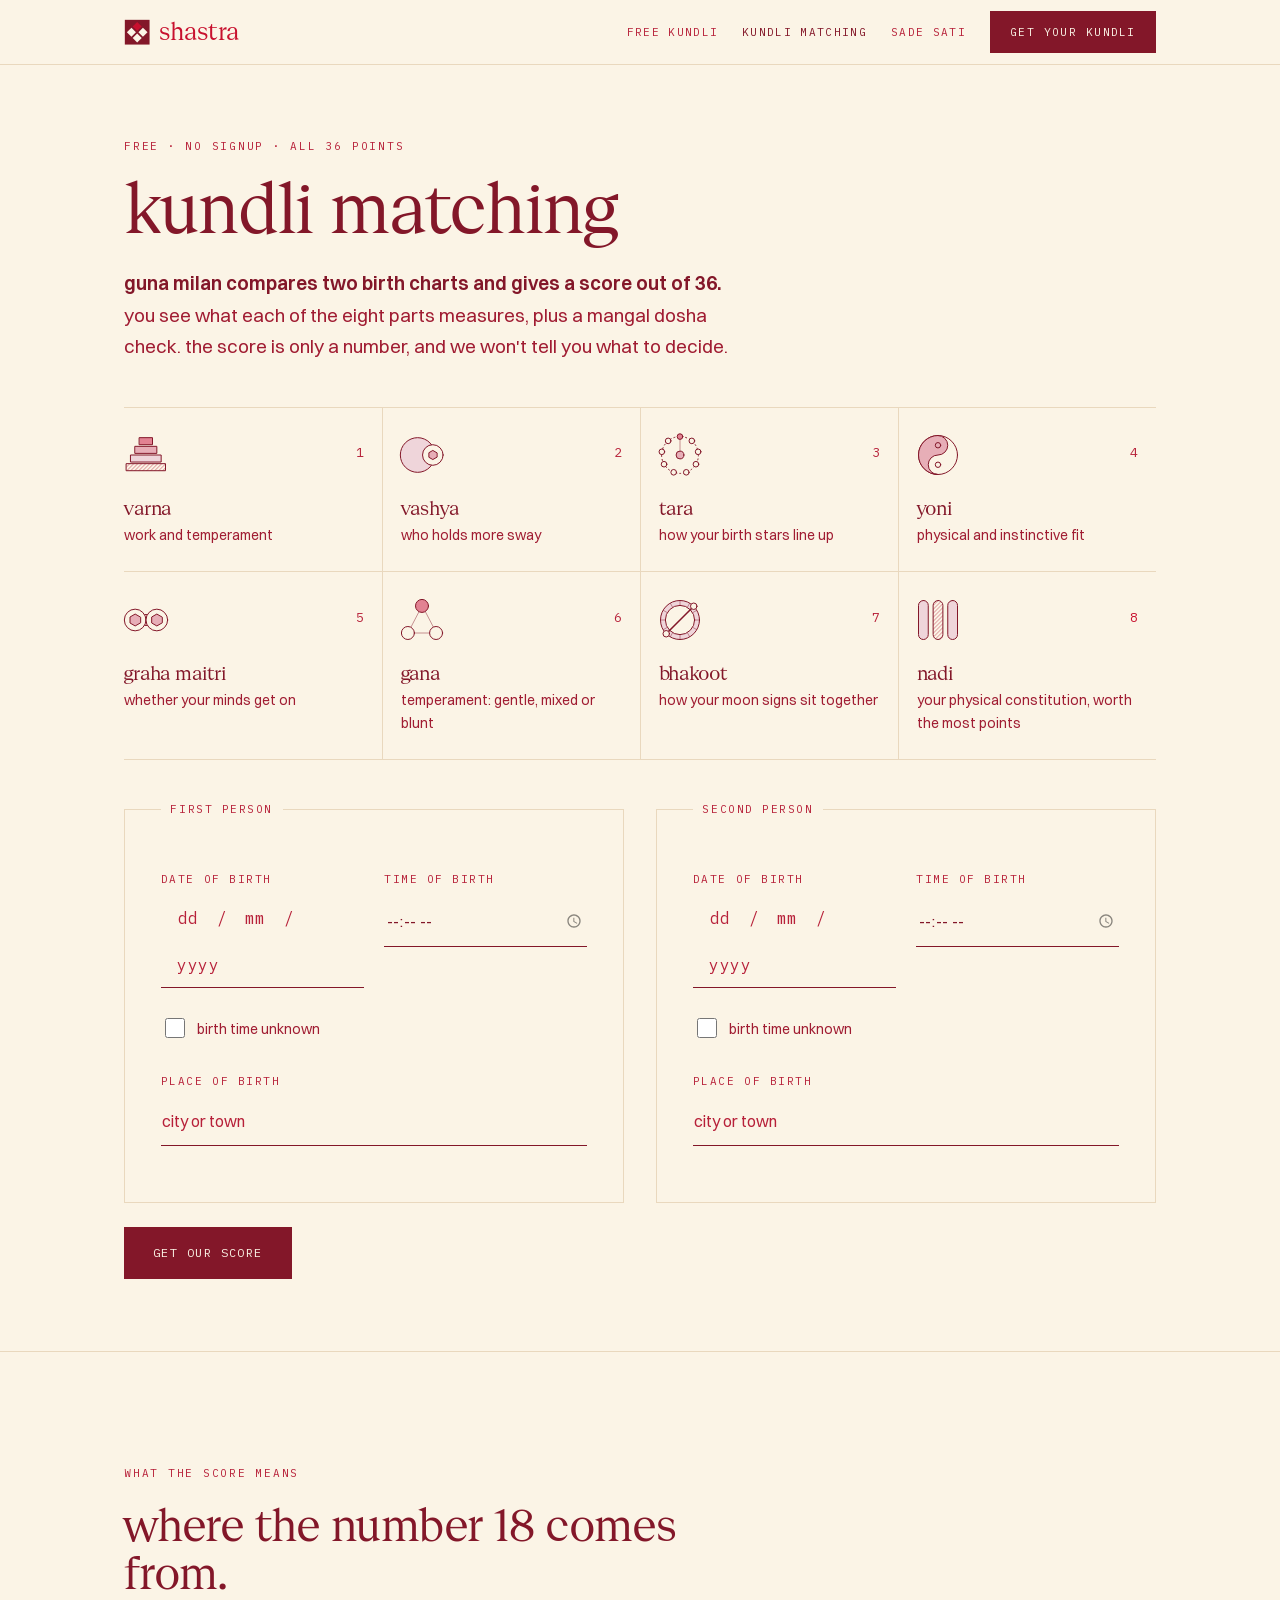
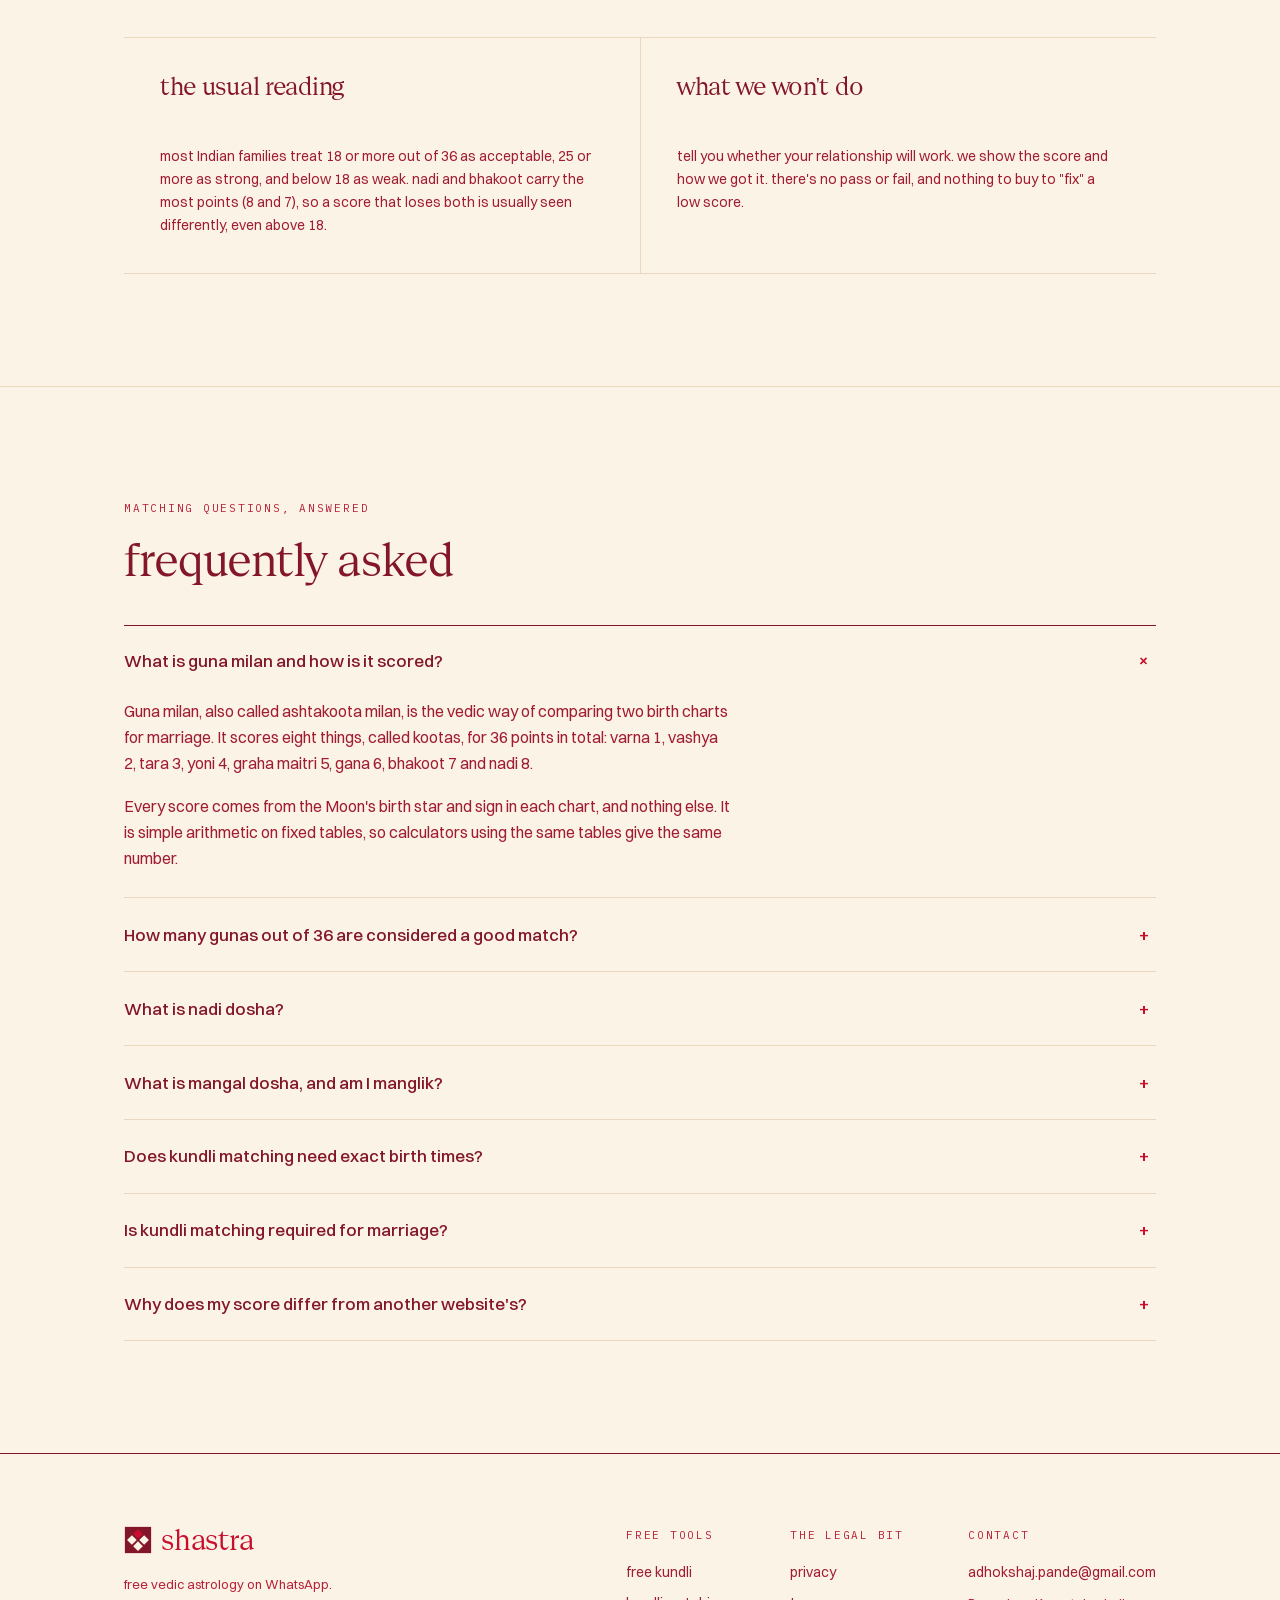
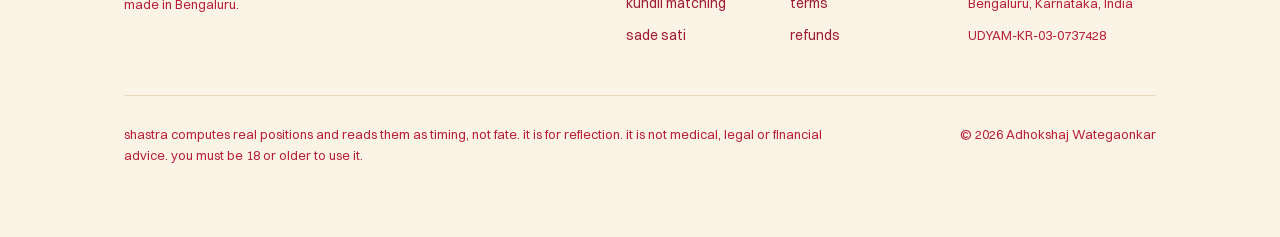
==== commit 74f3bf80: "site: deploy 2026-11-05 04:01 UTC" ====
--- a/kundli-matching/index.html
+++ b/kundli-matching/index.html
@@ -3,15 +3,15 @@
 <head>
 <meta charset="utf-8">
 <meta name="viewport" content="width=device-width, initial-scale=1, viewport-fit=cover">
-<meta name="theme-color" content="#FAF9F6">
+<meta name="theme-color" content="#FBF4E6">
 <title>Free Kundli Matching · 36-point guna milan calculator | shastra</title>
-<meta name="description" content="Free kundli matching with the full 36-point ashtakoota guna milan: varna, vashya, tara, yoni, graha maitri, gana, bhakoot and nadi scored separately, plus mangal dosha checked from lagna, moon and venus. Computed, not guessed. No verdict attached.">
+<meta name="description" content="Free kundli matching with the full 36-point guna milan. See a score for each of the eight parts, plus a mangal dosha check. We show the score and won't tell you what to decide.">
 <link rel="canonical" href="https://adhokshajwategaonkar.github.io/shastra-site/kundli-matching/">
 
 <meta property="og:type" content="website">
 <meta property="og:site_name" content="shastra">
-<meta property="og:title" content="Free Kundli Matching · the real 36 points">
-<meta property="og:description" content="Every koota scored separately, mangal dosha checked from three references, and the arithmetic shown. Free.">
+<meta property="og:title" content="Free Kundli Matching · the full 36 points">
+<meta property="og:description" content="A score for each of the eight parts, a mangal dosha check, and how we got the numbers. Free.">
 <meta property="og:url" content="https://adhokshajwategaonkar.github.io/shastra-site/kundli-matching/">
 <meta property="og:image" content="https://adhokshajwategaonkar.github.io/shastra-site/assets/og-matching.png">
 <meta property="og:image:width" content="1200">
@@ -24,7 +24,7 @@
 
 <link rel="preload" href="../assets/fonts/geistserif-400.woff2" as="font" type="font/woff2" crossorigin>
 <link rel="preload" href="../assets/fonts/switzer-400.woff2" as="font" type="font/woff2" crossorigin>
-<link rel="stylesheet" href="../assets/shastra.css?v=ceea2c4c">
+<link rel="stylesheet" href="../assets/shastra.css?v=35c042cc">
 
 <script type="application/ld+json">
 {
@@ -57,32 +57,32 @@
         {
           "@type": "Question",
           "name": "What is guna milan and how is it scored?",
-          "acceptedAnswer": { "@type": "Answer", "text": "Guna milan, also called ashtakoota milan, is the vedic method of comparing two birth charts for marriage. It scores eight factors, called kootas, out of 36 points total: varna 1 point, vashya 2, tara 3, yoni 4, graha maitri 5, gana 6, bhakoot 7 and nadi 8. Every koota is derived from the Moon's nakshatra and sign in each chart, and nothing else. The whole calculation is arithmetic on lookup tables, which is why any two correct implementations must produce the same number." }
+          "acceptedAnswer": { "@type": "Answer", "text": "Guna milan, also called ashtakoota milan, is the vedic way of comparing two birth charts for marriage. It scores eight things, called kootas, for 36 points in total: varna 1, vashya 2, tara 3, yoni 4, graha maitri 5, gana 6, bhakoot 7 and nadi 8. Every score comes from the Moon's birth star and sign in each chart, and nothing else. It is simple arithmetic on fixed tables, so calculators using the same tables give the same number." }
         },
         {
           "@type": "Question",
           "name": "How many gunas out of 36 are considered a good match?",
-          "acceptedAnswer": { "@type": "Answer", "text": "The conventional reading in Indian practice is that 18 or more out of 36 is regarded as acceptable, 25 or more as strong, and below 18 as weak, with the caveat that nadi (8 points) and bhakoot (7 points) carry outsized weight, so a total above 18 that lost both is treated differently from one that lost neither. These thresholds are convention, not arithmetic: they are a summary of what the tradition has settled on, not a result the calculation produces. shastra reports the number and the breakdown and does not issue a verdict on a relationship." }
+          "acceptedAnswer": { "@type": "Answer", "text": "The usual reading is 18 or more as acceptable, 25 or more as strong, and below 18 as weak. Nadi (8 points) and bhakoot (7 points) matter most, so a score above 18 that lost both is seen differently from one that lost neither. These cut-offs are tradition, not part of the calculation. shastra shows the score and the breakdown. It doesn't judge the relationship." }
         },
         {
           "@type": "Question",
           "name": "What is nadi dosha?",
-          "acceptedAnswer": { "@type": "Answer", "text": "Nadi dosha, sometimes called nadi dosh, occurs when both people's Moon nakshatras fall in the same nadi group: aadi, madhya or antya. Nadi is worth 8 of the 36 points, the largest single koota, and a match sharing a nadi scores zero for it. Classical sources list exemptions, including the two charts sharing the same Moon sign, the same nakshatra with different padas, or the nakshatra lords being the same. shastra checks those exemptions and reports which, if any, applied." }
+          "acceptedAnswer": { "@type": "Answer", "text": "Nadi dosha means both people's Moon birth stars fall in the same nadi group: aadi, madhya or antya. Nadi is worth 8 of the 36 points, the most of any part, and sharing a group scores zero. Classical texts list exceptions: both charts having the same Moon sign, the same birth star in different quarters, or birth stars with the same ruling planet. shastra checks these and tells you which apply." }
         },
         {
           "@type": "Question",
           "name": "What is mangal dosha (manglik)?",
-          "acceptedAnswer": { "@type": "Answer", "text": "Mangal dosha, or being manglik, means Mars occupies the 1st, 2nd, 4th, 7th, 8th or 12th house from a reference point in the chart. Practice differs on which reference to use, so shastra checks all three that classical sources cite (the lagna, the Moon and Venus) and reports each separately rather than picking one and calling it settled. It also applies the classical cancellations, such as Mars occupying its own or an exalted sign. Mangal dosha is not part of the 36-point score; it is a separate check reported alongside." }
+          "acceptedAnswer": { "@type": "Answer", "text": "Mangal dosha means Mars is in the 1st, 2nd, 4th, 7th, 8th or 12th house counted from a starting point in the chart. Traditions differ on the starting point, so shastra checks all three (the rising sign, the Moon and Venus) and shows each result. It also applies the traditional exceptions, such as Mars being in its own sign or at its strongest. Mangal dosha is separate from the 36-point score." }
         },
         {
           "@type": "Question",
           "name": "Does guna milan use birth time?",
-          "acceptedAnswer": { "@type": "Answer", "text": "Guna milan itself needs only the Moon's position, which depends on the date far more than the clock, so a missing birth time rarely changes the score, and never by much. Mangal dosha is different: it is checked partly from the lagna, which moves a full sign roughly every two hours, so an unknown birth time makes the lagna-based half of that check approximate. shastra says which case you are in rather than presenting both at the same confidence." }
+          "acceptedAnswer": { "@type": "Answer", "text": "Guna milan only needs the Moon's position, which depends far more on the date than the time. So a missing birth time rarely changes the score, and never by much. Mangal dosha is different. Part of that check uses the rising sign, which changes about every two hours. If the birth time is unknown, that part is approximate, and this page says so." }
         },
         {
           "@type": "Question",
           "name": "Is kundli matching required for marriage?",
-          "acceptedAnswer": { "@type": "Answer", "text": "No. It is a widespread custom in Indian marriage arrangement, not a legal requirement, and classical astrology itself weighs it as one input among several rather than as a decision. Guna milan compares Moon positions and nothing else. It has no information about two people who already know each other. shastra reports the arithmetic and declines to convert it into a recommendation about a relationship." }
+          "acceptedAnswer": { "@type": "Answer", "text": "No. It is a common custom in Indian marriages, not a legal requirement. Classical astrology also treats it as one factor among several, not a decision. Guna milan only compares Moon positions. It knows nothing about two people who already know each other." }
         }
       ]
     }
@@ -97,12 +97,13 @@
 
 <header class="nav">
   <div class="wrap">
-    <a class="wordmark" href="../"><svg class="wordmark-mark" viewBox="0 0 64 64" aria-hidden="true" role="presentation"><g fill="none" stroke="currentColor" stroke-width="5"><rect x="9" y="9" width="46" height="46"/><path d="M9 39h46"/></g><circle cx="23.5" cy="39" r="7.5" fill="var(--mark)"/></svg><span class="wordmark-text">shastra</span></a>
+    <a class="wordmark" href="../"><svg class="wordmark-mark" viewBox="0 0 64 64" aria-hidden="true" role="presentation"><rect x="2" y="2" width="60" height="60" fill="currentColor"/><path fill="var(--mark)" d="M32 7L43 18L32 29L21 18Z"/><path fill="var(--paper)" d="M46 21L57 32L46 43L35 32Z"/><path fill="var(--paper)" d="M32 35L43 46L32 57L21 46Z"/><path fill="var(--paper)" d="M18 21L29 32L18 43L7 32Z"/></svg><span class="wordmark-text">shastra</span></a>
     <nav aria-label="primary">
       <a href="../kundli/">free kundli</a>
       <a href="./" class="hide-sm">kundli matching</a>
       <a href="../sade-sati/" class="hide-sm">sade sati</a>
-      <a class="btn btn-primary" href="../kundli/" data-warm="cold">get your kundli</a>
+      <a class="btn btn-primary" href="../kundli/" data-warm="cold">get <span class="hide-xs">your </span>kundli</a>
+      <details class="nav-menu"><summary aria-label="menu"><svg viewBox="0 0 24 24" width="22" height="22" aria-hidden="true"><path d="M3 7h18M3 12h18M3 17h18" fill="none" stroke="currentColor" stroke-width="1.75"/></svg></summary><div class="nav-menu-list"><a href="../kundli/">free kundli</a><a href="./">kundli matching</a><a href="../sade-sati/">sade sati</a></div></details>
     </nav>
   </div>
 </header>
@@ -111,10 +112,10 @@
 
   <section class="section" id="tool" style="padding-block:clamp(2.5rem,6vw,4.5rem)">
     <div class="wrap">
-      <p class="label">free · no signup · the full 36</p>
+      <p class="label">free · no signup · all 36 points</p>
       <h1 class="display">kundli matching</h1>
       <p class="lede" style="margin-top:1.5rem">
-        <strong style="color:var(--ink)">guna milan scores eight things out of 36, all of them worked out from where the two moons stood.</strong> you get what each score is measuring and the value behind it, plus the mars and marriage question checked three ways. nothing here turns that into a verdict.
+        <strong style="color:var(--ink)">guna milan compares two birth charts and gives a score out of 36.</strong> you see what each of the eight parts measures, plus a mangal dosha check. the score is only a number, and we won't tell you what to decide.
       </p>
 
 
@@ -125,52 +126,52 @@
            reader should see that before they read anything. -->
       <ul class="kootas-glance" aria-label="the eight kootas and their maximum points">
         <li class="koota-card">
-          <svg class="koota-icon bp" viewBox="0 0 48 48" aria-hidden="true" role="presentation"><rect class="t3" x="19" y="11" width="10" height="5"/><rect class="t2" x="16" y="18" width="16" height="5"/><rect class="t1" x="13" y="25" width="22" height="5"/><rect class="hxs" x="10" y="32" width="28" height="5"/></svg>
+          <svg class="koota-icon bp" viewBox="0 0 48 48" aria-hidden="true" role="presentation"><rect class="t3" x="18" y="8" width="12" height="6.5"/><rect class="t2" x="14" y="16" width="20" height="6.5"/><rect class="t1" x="10" y="24" width="28" height="6.5"/><rect class="hxs" x="6" y="32" width="36" height="6.5"/></svg>
           <p class="koota-name display-sm">varna</p>
           <p class="koota-pts mono">1</p>
-          <p class="koota-blurb small">work and temperament, as a four-way order</p>
+          <p class="koota-blurb small">work and temperament</p>
         </li>
         <li class="koota-card">
-          <svg class="koota-icon bp" viewBox="0 0 48 48" aria-hidden="true" role="presentation"><circle class="t1" cx="20" cy="24" r="13"/><circle class="pl" cx="31" cy="24" r="7.5"/><path class="t2" d="M33.94 25.7 L31 27.4 L28.06 25.7 L28.06 22.3 L31 20.6 L33.94 22.3Z"/></svg>
+          <svg class="koota-icon bp" viewBox="0 0 48 48" aria-hidden="true" role="presentation"><circle class="t1" cx="20" cy="24" r="16"/><circle class="pl" cx="34" cy="24" r="9.5"/><path class="t2" d="M37.64 26.1 L34 28.2 L30.36 26.1 L30.36 21.9 L34 19.8 L37.64 21.9Z"/></svg>
           <p class="koota-name display-sm">vashya</p>
           <p class="koota-pts mono">2</p>
-          <p class="koota-blurb small">which of the two holds more sway</p>
+          <p class="koota-blurb small">who holds more sway</p>
         </li>
         <li class="koota-card">
-          <svg class="koota-icon bp" viewBox="0 0 48 48" aria-hidden="true" role="presentation"><circle class="ln dot" cx="24" cy="24" r="14"/><path class="ln soft" d="M24 24V10"/><circle class="t3" cx="24" cy="10" r="2.1"/><circle class="pl" cx="33" cy="13.28" r="2.1"/><circle class="pl" cx="37.79" cy="21.57" r="2.1"/><circle class="pl" cx="36.12" cy="31" r="2.1"/><circle class="pl" cx="28.79" cy="37.16" r="2.1"/><circle class="pl" cx="19.21" cy="37.16" r="2.1"/><circle class="pl" cx="11.88" cy="31" r="2.1"/><circle class="pl" cx="10.21" cy="21.57" r="2.1"/><circle class="pl" cx="15" cy="13.28" r="2.1"/><circle class="t2" cx="24" cy="24" r="3"/></svg>
+          <svg class="koota-icon bp" viewBox="0 0 48 48" aria-hidden="true" role="presentation"><circle class="ln dot" cx="24" cy="24" r="17"/><path class="ln soft" d="M24 24V7"/><circle class="t3" cx="24" cy="7" r="2.6"/><circle class="pl" cx="34.93" cy="10.98" r="2.6"/><circle class="pl" cx="40.74" cy="21.05" r="2.6"/><circle class="pl" cx="38.72" cy="32.5" r="2.6"/><circle class="pl" cx="29.81" cy="39.97" r="2.6"/><circle class="pl" cx="18.19" cy="39.97" r="2.6"/><circle class="pl" cx="9.28" cy="32.5" r="2.6"/><circle class="pl" cx="7.26" cy="21.05" r="2.6"/><circle class="pl" cx="13.07" cy="10.98" r="2.6"/><circle class="t2" cx="24" cy="24" r="3.6"/></svg>
           <p class="koota-name display-sm">tara</p>
           <p class="koota-pts mono">3</p>
-          <p class="koota-blurb small">the count between the two nakshatras</p>
+          <p class="koota-blurb small">how your birth stars line up</p>
         </li>
         <li class="koota-card">
-          <svg class="koota-icon bp" viewBox="0 0 48 48" aria-hidden="true" role="presentation"><circle class="pl" cx="24" cy="24" r="14"/><path class="t2" d="M24 10a7 7 0 0 1 0 14a7 7 0 0 0 0 14a14 14 0 0 1 0-28Z"/><circle class="t2" cx="24" cy="17" r="2"/><circle class="pl" cx="24" cy="31" r="2"/></svg>
+          <svg class="koota-icon bp" viewBox="0 0 48 48" aria-hidden="true" role="presentation"><circle class="pl" cx="24" cy="24" r="18"/><path class="t2" d="M24 6a9 9 0 0 1 0 18a9 9 0 0 0 0 18a18 18 0 0 1 0-36Z"/><circle class="t2" cx="24" cy="15" r="2.5"/><circle class="pl" cx="24" cy="33" r="2.5"/></svg>
           <p class="koota-name display-sm">yoni</p>
           <p class="koota-pts mono">4</p>
-          <p class="koota-blurb small">the animal symbol of each nakshatra</p>
+          <p class="koota-blurb small">physical and instinctive fit</p>
         </li>
         <li class="koota-card">
-          <svg class="koota-icon bp" viewBox="0 0 48 48" aria-hidden="true" role="presentation"><rect class="hxs" x="13" y="21" width="22" height="6"/><circle class="pl" cx="13" cy="24" r="7"/><path class="t2" d="M16.33 25.93 L13 27.85 L9.67 25.93 L9.67 22.07 L13 20.15 L16.33 22.07Z"/><circle class="pl" cx="35" cy="24" r="7"/><path class="t2" d="M38.33 25.93 L35 27.85 L31.67 25.93 L31.67 22.07 L35 20.15 L38.33 22.07Z"/></svg>
+          <svg class="koota-icon bp" viewBox="0 0 48 48" aria-hidden="true" role="presentation"><rect class="hxs" x="14" y="19" width="20" height="10"/><circle class="pl" cx="14" cy="24" r="10"/><path class="t2" d="M18.76 26.75 L14 29.5 L9.24 26.75 L9.24 21.25 L14 18.5 L18.76 21.25Z"/><circle class="pl" cx="34" cy="24" r="10"/><path class="t2" d="M38.76 26.75 L34 29.5 L29.24 26.75 L29.24 21.25 L34 18.5 L38.76 21.25Z"/></svg>
           <p class="koota-name display-sm">graha maitri</p>
           <p class="koota-pts mono">5</p>
-          <p class="koota-blurb small">whether the two moon lords are friends</p>
+          <p class="koota-blurb small">whether your minds get on</p>
         </li>
         <li class="koota-card">
-          <svg class="koota-icon bp" viewBox="0 0 48 48" aria-hidden="true" role="presentation"><path class="ln soft" d="M24 13L14 32H34Z"/><circle class="t3" cx="24" cy="13" r="5"/><circle class="pl" cx="14" cy="32" r="5"/><circle class="pl" cx="34" cy="32" r="5"/></svg>
+          <svg class="koota-icon bp" viewBox="0 0 48 48" aria-hidden="true" role="presentation"><path class="ln soft" d="M24 11L11 36H37Z"/><circle class="t3" cx="24" cy="11" r="6"/><circle class="pl" cx="11" cy="36" r="6"/><circle class="pl" cx="37" cy="36" r="6"/></svg>
           <p class="koota-name display-sm">gana</p>
           <p class="koota-pts mono">6</p>
-          <p class="koota-blurb small">deva, manushya or rakshasa temperament</p>
+          <p class="koota-blurb small">temperament: gentle, mixed or blunt</p>
         </li>
         <li class="koota-card">
-          <svg class="koota-icon bp" viewBox="0 0 48 48" aria-hidden="true" role="presentation"><circle class="t1" cx="24" cy="24" r="14"/><circle class="pl" cx="24" cy="24" r="10"/><path class="ln soft" d="M34.5 24L37.5 24M33.09 29.25L35.69 30.75M29.25 33.09L30.75 35.69M24 34.5L24 37.5M18.75 33.09L17.25 35.69M14.91 29.25L12.31 30.75M13.5 24L10.5 24M14.91 18.75L12.31 17.25M18.75 14.91L17.25 12.31M24 13.5L24 10.5M29.25 14.91L30.75 12.31M33.09 18.75L35.69 17.25"/><path class="ln" d="M14.1 33.9L33.9 14.1" style="stroke-width:1.5"/><circle class="pl" cx="33.9" cy="14.1" r="2.6"/><circle class="pl" cx="14.1" cy="33.9" r="2.6"/></svg>
+          <svg class="koota-icon bp" viewBox="0 0 48 48" aria-hidden="true" role="presentation"><circle class="t1" cx="24" cy="24" r="18"/><circle class="pl" cx="24" cy="24" r="13.5"/><path class="ln soft" d="M38 24L41.5 24M36.12 31L39.16 32.75M31 36.12L32.75 39.16M24 38L24 41.5M17 36.12L15.25 39.16M11.88 31L8.84 32.75M10 24L6.5 24M11.88 17L8.84 15.25M17 11.88L15.25 8.84M24 10L24 6.5M31 11.88L32.75 8.84M36.12 17L39.16 15.25"/><path class="ln" d="M11.3 36.7L36.7 11.3" style="stroke-width:1.5"/><circle class="pl" cx="36.7" cy="11.3" r="3"/><circle class="pl" cx="11.3" cy="36.7" r="3"/></svg>
           <p class="koota-name display-sm">bhakoot</p>
           <p class="koota-pts mono">7</p>
-          <p class="koota-blurb small">the axis between the two moon signs</p>
+          <p class="koota-blurb small">how your moon signs sit together</p>
         </li>
         <li class="koota-card is-heaviest">
-          <svg class="koota-icon bp" viewBox="0 0 48 48" aria-hidden="true" role="presentation"><rect class="t1" x="11" y="10" width="7" height="28" rx="3.5"/><rect class="hxs" x="20.5" y="10" width="7" height="28" rx="3.5"/><rect class="t1" x="30" y="10" width="7" height="28" rx="3.5"/></svg>
+          <svg class="koota-icon bp" viewBox="0 0 48 48" aria-hidden="true" role="presentation"><rect class="t1" x="6" y="6" width="9" height="36" rx="4.5"/><rect class="hxs" x="19.5" y="6" width="9" height="36" rx="4.5"/><rect class="t1" x="33" y="6" width="9" height="36" rx="4.5"/></svg>
           <p class="koota-name display-sm">nadi</p>
           <p class="koota-pts mono">8</p>
-          <p class="koota-blurb small">the three constitutional channels</p>
+          <p class="koota-blurb small">your physical constitution, worth the most points</p>
         </li>
       </ul>
 
@@ -212,7 +213,7 @@
         </div>
 
         <div class="btn-row" style="margin-top:1.5rem">
-          <button type="submit" class="btn btn-primary" id="go" data-warm="cold">compute the 36 points</button>
+          <button type="submit" class="btn btn-primary" id="go" data-warm="cold">get our score</button>
           <span class="tiny" id="warmnote"></span>
         </div>
       </form>
@@ -225,7 +226,7 @@
       <div class="score-head">
         <div>
           <p class="label">guna milan</p>
-          <p class="score"><span id="total">0</span><span class="of">/ 36</span></p>
+          <p class="score fluid-score"><span id="total">0</span><span class="of">/ 36</span></p>
           <p class="small" id="band-line" style="margin-top:0.5rem"></p>
         </div>
         <div class="score-bar" aria-hidden="true"><div id="bar"></div></div>
@@ -233,7 +234,7 @@
 
       <p class="small" id="honest" style="margin-top:1.75rem;max-width:var(--prose)"></p>
 
-      <h3 class="display" style="margin-top:3rem">koota by koota</h3>
+      <h3 class="display" style="margin-top:3rem">your score, part by part</h3>
       <div class="scroller" style="margin-top:1.25rem">
         <table class="data" id="kootas">
           <thead>
@@ -256,14 +257,11 @@
       </div>
 
       <div class="card upsell" style="margin-top:3rem">
-        <p class="label" style="margin-bottom:0.75rem">the other half</p>
-        <h3 class="display">the number is free. what it means is ₹149, once.</h3>
+        <p class="label" style="margin-bottom:0.75rem">want more?</p>
+        <h3 class="display">the score is free. the full explanation is ₹149, once.</h3>
         <p class="small" style="max-width:44rem">
-          the compatibility
-          reading takes this computed score and reads it: which kootas are load
-          bearing here, what the dosha framing means when one chart carries it and the other
-          doesn't, and where the two charts pull in different directions.
-          one payment, no subscription, refundable for 7 days.
+          the compatibility report explains your score: which parts matter most for you two, what it means if only one chart has mangal dosha, and where your charts differ.
+          one payment. no subscription. refund within 7 days.
         </p>
         <div class="btn-row" style="margin-top:1.5rem">
           <a class="btn btn-primary" href="../kundli/" data-warm="cold">see a full kundli</a>
@@ -277,20 +275,16 @@
 
   <section class="section">
     <div class="wrap">
-      <p class="label">about the thresholds</p>
+      <p class="label">what the score means</p>
       <h2 class="display" style="max-width:24ch">where the number 18 comes from.</h2>
       <div class="grid grid-2" style="margin-top:2.5rem">
         <div class="card">
-          <h3 class="display">what the tradition says</h3>
-          <p class="small">in common Indian practice, 18 or more out of 36 is regarded as
-            acceptable, 25 or more as strong, and below 18 as weak. Nadi and bhakoot (8 and 7 points) are weighted heavily enough that a total above 18 which lost both is usually
-            read differently from one that lost neither.</p>
+          <h3 class="display">the usual reading</h3>
+          <p class="small">most Indian families treat 18 or more out of 36 as acceptable, 25 or more as strong, and below 18 as weak. nadi and bhakoot carry the most points (8 and 7), so a score that loses both is usually seen differently, even above 18.</p>
         </div>
         <div class="card">
-          <h3 class="display">what this page will not do</h3>
-          <p class="small">turn that into a verdict about your relationship. shastra reports the
-            number and shows the arithmetic. no pass or fail, and nothing sold to
-            "fix" a low score.</p>
+          <h3 class="display">what we won't do</h3>
+          <p class="small">tell you whether your relationship will work. we show the score and how we got it. there's no pass or fail, and nothing to buy to "fix" a low score.</p>
         </div>
       </div>
     </div>
@@ -304,74 +298,37 @@
       <div class="faq">
         <details open>
           <summary>What is guna milan and how is it scored?</summary>
-          <div><p>Guna milan, also called ashtakoota milan, is the vedic method of comparing two
-            birth charts for marriage. It scores eight factors, called kootas, out of 36 points total:
-            varna 1, vashya 2, tara 3, yoni 4, graha maitri 5, gana 6, bhakoot 7 and nadi 8.</p>
-            <p>Every koota is derived from the Moon's nakshatra and sign in each chart, and nothing
-            else. The whole calculation is arithmetic on lookup tables, which is why any two correct
-            implementations must produce the same number.</p></div>
+          <div><p>Guna milan, also called ashtakoota milan, is the vedic way of comparing two birth charts for marriage. It scores eight things, called kootas, for 36 points in total: varna 1, vashya 2, tara 3, yoni 4, graha maitri 5, gana 6, bhakoot 7 and nadi 8.</p><p>Every score comes from the Moon's birth star and sign in each chart, and nothing else. It is simple arithmetic on fixed tables, so calculators using the same tables give the same number.</p></div>
         </details>
 
         <details>
           <summary>How many gunas out of 36 are considered a good match?</summary>
-          <div><p>The conventional reading is 18 or more out of 36 as acceptable, 25 or more as
-            strong, and below 18 as weak, with the caveat that nadi (8 points) and bhakoot (7
-            points) carry outsized weight, so a total above 18 that lost both is read differently
-            from one that lost neither.</p>
-            <p>Those thresholds are a convention the tradition settled on. The calculation does not produce them. They summarise what the tradition
-            has settled on; they are not something the calculation produces. shastra reports the
-            number and the breakdown and does not issue a verdict on a relationship.</p></div>
+          <div><p>The usual reading is 18 or more as acceptable, 25 or more as strong, and below 18 as weak. Nadi (8 points) and bhakoot (7 points) matter most, so a score above 18 that lost both is seen differently from one that lost neither.</p><p>These cut-offs are tradition, not part of the calculation. shastra shows the score and the breakdown. It doesn't judge the relationship.</p></div>
         </details>
 
         <details>
           <summary>What is nadi dosha?</summary>
-          <div><p>Nadi dosha occurs when both Moon nakshatras fall in the same nadi group: aadi, madhya or antya. Nadi is worth 8 of the 36 points, the largest single koota, and a match
-            sharing a nadi scores zero for it.</p>
-            <p>Classical sources list exemptions: the two charts sharing the same Moon sign, the
-            same nakshatra with different padas, or the nakshatra lords being the same. shastra
-            checks those and reports which, if any, applied, instead of reporting the dosha and
-            leaving you to find out about the exemptions elsewhere.</p></div>
+          <div><p>Nadi dosha means both people's Moon birth stars fall in the same nadi group: aadi, madhya or antya. Nadi is worth 8 of the 36 points, the most of any part, and sharing a group scores zero.</p><p>Classical texts list exceptions: both charts having the same Moon sign, the same birth star in different quarters, or birth stars with the same ruling planet. shastra checks these and tells you which apply.</p></div>
         </details>
 
         <details>
           <summary>What is mangal dosha, and am I manglik?</summary>
-          <div><p>Mangal dosha means Mars occupies the 1st, 2nd, 4th, 7th, 8th or 12th house from a
-            reference point in the chart. Practice differs on which reference to use, so shastra
-            checks all three that classical sources cite (the lagna, the Moon and Venus)
-            and reports each separately instead of picking one and calling it settled.</p>
-            <p>It also applies the classical cancellations, such as Mars occupying its own sign or
-            an exalted one. Mangal dosha is not part of the 36-point score; it is a separate check
-            reported alongside it.</p></div>
+          <div><p>Mangal dosha means Mars is in the 1st, 2nd, 4th, 7th, 8th or 12th house counted from a starting point in the chart. Traditions differ on the starting point, so shastra checks all three (the rising sign, the Moon and Venus) and shows each result.</p><p>It also applies the traditional exceptions, such as Mars being in its own sign or at its strongest. Mangal dosha is separate from the 36-point score.</p></div>
         </details>
 
         <details>
           <summary>Does kundli matching need exact birth times?</summary>
-          <div><p>Guna milan needs only the Moon's position, which depends on the date far more than
-            the clock, so a missing birth time rarely changes the score, and never by much.</p>
-            <p>Mangal dosha is different: part of that check is made from the lagna, which moves a
-            full sign roughly every two hours. With an unknown birth time the lagna-based half of it
-            is approximate, and this page says so rather than presenting both at the same
-            confidence.</p></div>
+          <div><p>Guna milan only needs the Moon's position, which depends far more on the date than the time. So a missing birth time rarely changes the score, and never by much.</p><p>Mangal dosha is different. Part of that check uses the rising sign, which changes about every two hours. If the birth time is unknown, that part is approximate, and this page says so.</p></div>
         </details>
 
         <details>
           <summary>Is kundli matching required for marriage?</summary>
-          <div><p>No. It is a widespread custom in Indian marriage arrangement, not a legal
-            requirement, and classical astrology itself weighs it as one input among several rather
-            than as a decision.</p>
-            <p>Guna milan compares Moon positions and nothing else. It knows nothing about two
-            people who already know each other.</p></div>
+          <div><p>No. It is a common custom in Indian marriages, not a legal requirement. Classical astrology also treats it as one factor among several, not a decision.</p><p>Guna milan only compares Moon positions. It knows nothing about two people who already know each other.</p></div>
         </details>
 
         <details>
           <summary>Why does my score differ from another website's?</summary>
-          <div><p>Almost always one of two conventions. The vashya matrix (2 points) and the mixed
-            cells of graha maitri (5 points) are disputed between classical sources, and
-            different implementations pick differently. A one or two point difference from those is
-            expected.</p>
-            <p>A larger gap usually means a different ayanamsa, which can move a Moon into a
-            neighbouring nakshatra and change several kootas at once. shastra uses Lahiri, the
-            Indian standard.</p></div>
+          <div><p>Usually because of one of two settings. Classical sources disagree on parts of vashya (2 points) and graha maitri (5 points), so sites choose differently. A difference of a point or two is normal.</p><p>A bigger gap usually means a different ayanamsa, the setting for where the zodiac starts. It can move a Moon into a neighbouring birth star and change several scores at once. shastra uses Lahiri, the Indian standard.</p></div>
         </details>
       </div>
     </div>
@@ -383,8 +340,8 @@
   <div class="wrap">
     <div class="cols">
       <div>
-        <a class="wordmark" href="../"><svg class="wordmark-mark" viewBox="0 0 64 64" aria-hidden="true" role="presentation"><g fill="none" stroke="currentColor" stroke-width="5"><rect x="9" y="9" width="46" height="46"/><path d="M9 39h46"/></g><circle cx="23.5" cy="39" r="7.5" fill="var(--mark)"/></svg><span class="wordmark-text">shastra</span></a>
-        <p class="tiny" style="margin-top:0.75rem;max-width:24rem">the sky, computed. read plainly.<br>made in Bengaluru.</p>
+        <a class="wordmark" href="../"><svg class="wordmark-mark" viewBox="0 0 64 64" aria-hidden="true" role="presentation"><rect x="2" y="2" width="60" height="60" fill="currentColor"/><path fill="var(--mark)" d="M32 7L43 18L32 29L21 18Z"/><path fill="var(--paper)" d="M46 21L57 32L46 43L35 32Z"/><path fill="var(--paper)" d="M32 35L43 46L32 57L21 46Z"/><path fill="var(--paper)" d="M18 21L29 32L18 43L7 32Z"/></svg><span class="wordmark-text">shastra</span></a>
+        <p class="tiny" style="margin-top:0.75rem;max-width:24rem">free vedic astrology on WhatsApp.<br>made in Bengaluru.</p>
       </div>
       <div>
         <h4>free tools</h4>
@@ -444,7 +401,7 @@
     .kootas-glance > li:nth-child(2n + 1) { border-left: 0; padding-left: 0; }
   }
 
-  .koota-icon { width: 3.25rem; height: 3.25rem; display: block; margin-bottom: 1rem; }
+  .koota-icon { width: 3.25rem; height: 3.25rem; display: block; margin: 0 0 1rem -0.27rem; }
   .koota-name { margin: 0 0 0.2rem; }
   /* The score sits in the corner like a plate number, not in the reading
      order of the name. */
@@ -472,7 +429,8 @@
      and it is the one thing on the page the second plate marks. */
   .score {
     font-family: var(--mono); font-weight: 400; line-height: 0.95;
-    font-size: clamp(3.25rem, 11vw, 5.5rem); color: var(--mark); margin: 0;
+    font-size: clamp(3.25rem, 11vw, 5.5rem);
+    color: var(--mark); margin: 0;
     font-variant-numeric: tabular-nums lining-nums; letter-spacing: -0.02em;
   }
   .score .of { font-size: 0.26em; color: var(--ink-faint); margin-left: 0.5rem; letter-spacing: 0.1em; }
@@ -516,7 +474,7 @@
   .upsell { border-left: 2px solid var(--mark); }
 </style>
 
-<script src="../assets/shastra.js?v=6ec5d4f0" defer></script>
+<script src="../assets/shastra.js?v=26303106" defer></script>
 <script src="../assets/datefield.js?v=84e8ba01" defer></script>
 <script defer>
 window.addEventListener('load', function () {
@@ -540,7 +498,7 @@
   });
 
   var warnTimer = setTimeout(function () {
-    if (S.warm === 'warming') warmnote.textContent = 'waking the engine up. the first request of the hour is slow.';
+    if (S.warm === 'warming') warmnote.textContent = 'starting up. this can take up to a minute.';
   }, 2500);
   var poll = setInterval(function () {
     if (S.warm !== 'warming' && S.warm !== 'cold') { clearInterval(poll); clearTimeout(warnTimer); warmnote.textContent = ''; }
@@ -575,12 +533,12 @@
   var PLAIN = {
     varna: 'work and temperament',
     vashya: 'who holds more sway',
-    tara: 'how the two birth stars fall apart',
+    tara: 'how your birth stars line up',
     yoni: 'physical and instinctive fit',
-    grahaMaitri: 'whether the two minds get on',
-    gana: 'temperament: gentle, driven, or blunt',
-    bhakoot: 'how the two moon signs sit together',
-    nadi: 'constitution, and the one worth most points',
+    grahaMaitri: 'whether your minds get on',
+    gana: 'temperament: gentle, mixed or blunt',
+    bhakoot: 'how your moon signs sit together',
+    nadi: 'your physical constitution, worth the most points',
   };
 
   function render(m) {
@@ -589,7 +547,7 @@
     S.countUp(document.getElementById('total'), m.total, m.total % 1 ? 1 : 0);
     document.getElementById('bar').style.width = (m.total / m.max * 100) + '%';
     document.getElementById('band-line').textContent =
-      m.percent + '% of the available points · the tradition calls this band "' + m.band + '"';
+      m.percent + '% of the points · usually called "' + m.band + '"';
     document.getElementById('honest').textContent = m.honestNote;
 
     document.querySelector('#kootas tbody').innerHTML = m.order.map(function (name) {
@@ -636,8 +594,8 @@
     var a = S.birthFrom(form, 'a');
     var b = S.birthFrom(form, 'b');
 
-    if (!a.date || !b.date) return S.fail(err, 'both dates of birth are needed. guna milan compares two moons.');
-    if ((!a.place && !a.lat) || (!b.place && !b.lat)) return S.fail(err, 'both places of birth are needed. type a city and pick from the list.');
+    if (!a.date || !b.date) return S.fail(err, 'please enter both dates of birth.');
+    if ((!a.place && !a.lat) || (!b.place && !b.lat)) return S.fail(err, 'please enter both places of birth. type a city and pick from the list.');
 
     S.busy(go, true);
     S.call('/api/match', { body: { a: a, b: b } })
--- a/assets/shastra.css
+++ b/assets/shastra.css
@@ -128,13 +128,13 @@
 }
 
 :root {
-  /* ── paper ──────────────────────────────────────────────────────────────
-     Warm, not blue-white. #FFFFFF reads as "screen"; this reads as stock.
-     The sunk tints carry a trace of the ink hue, the way a red plate ghosts
-     into the stock around it. */
-  --paper:      #FAF9F6;
-  --paper-sunk: #F6EFEE;   /* inset panels, alternate rows — barely there    */
-  --paper-edge: #F0E4E3;
+  /* ── paper: haldi ───────────────────────────────────────────────────────
+     A faint turmeric cream. Kumkum on haldi is the traditional auspicious
+     pairing, as on a tilak or a wedding card, so the tint means something
+     beyond warmth. #FFFFFF reads as "screen"; this reads as stock. */
+  --paper:      #FBF4E6;
+  --paper-sunk: #F6ECD9;   /* inset panels, alternate rows — barely there    */
+  --paper-edge: #F0E2CA;
 
   /* ── ink ────────────────────────────────────────────────────────────────
      ONE HUE, FIVE TINTS. Every ratio below is measured against --paper, not
@@ -143,36 +143,49 @@
      floor for anything a reader has to read; nothing lighter carries text.
      The ceiling is real too — pure red tops out around 9:1 where black
      reached 15:1, so --ink is as dark as it can be and still read as red. */
-  --ink:       #81251E;    /* headings, strong text, strokes    9.0:1        */
-  --ink-soft:  #9D2D25;    /* body                              7.0:1        */
-  --ink-faint: #B4342A;    /* labels, captions, table heads     5.8:1        */
+  --ink:       #831729;    /* headings, strong text, strokes    9.1:1        */
+  --ink-soft:  #A01C32;    /* body                              7.1:1        */
+  --ink-faint: #B72039;    /* labels, captions, table heads     5.9:1        */
 
   /* ── rules ──────────────────────────────────────────────────────────── */
-  --rule:      #E7D1D0;
-  --rule-firm: #81251E;
-
-  /* ── the mark ───────────────────────────────────────────────────────────
-     Was a second plate in a different colour; now that the whole page prints
-     in one hue that distinction is gone, so the mark is the most SATURATED
-     red available that still carries text (99% chroma, 4.5:1). It reads as
-     lit against the browner ink rather than as another colour.
+  --rule:      #E9D8BE;
+  --rule-firm: #831729;
+
+  /* ── the mark: kumkum ───────────────────────────────────────────────────
+     The brand colour. The whole page prints in its hue, so the mark is told
+     apart by saturation: full kumkum (5.4:1) against the deeper ink.
+     It reads as lit rather than as another colour.
      Emphasis inside an illustration is carried by flat tints and hatching
      instead, which is how a real blueprint does it. */
-  --mark:      #E41101;
-  --mark-wash: rgba(228, 17, 1, 0.07);
+  --mark:      #C8102E;
+  --mark-wash: rgba(200, 16, 46, 0.07);
+
+  /* ── the selected state ─────────────────────────────────────────────────
+     Black, deliberately outside the one-hue ramp. A drawing is already
+     printed in the brand colour, so a selection in that colour has nothing to
+     stand out against. */
+  --select:        #000000;   /* selected strokes; behind selected labels */
+  --select-ground: #FFFFFF;   /* selected label text                      */
 
   /* ── flat tints, for illustration fills ─────────────────────────────────
      Three steps of the same red. A drawing is built from these plus a single
      --ink hairline: no gradients, no second hue, no shadow. */
-  --tint-1:    #F1DCDA;
-  --tint-2:    #E8B4B0;
-  --tint-3:    #E28A83;
-
-  /* ── the inverted band ──────────────────────────────────────────────── */
-  --night:      #1C1210;
-  --night-ink:  #F7EDEC;
-  --night-soft: #D2A7A2;
-  --night-rule: rgba(247, 237, 236, 0.18);
+  --tint-1:    #EFD5DA;
+  --tint-2:    #E7AEB7;
+  --tint-3:    #E28292;
+
+  /* ── the inverted band: sindoor maroon, not black ───────────────────── */
+  --night:      #2B0D10;
+  --night-ink:  #F5DDE1;     /* 14:1 */
+  --night-soft: #DA9DA7;     /*  8:1 */
+  --night-faint: #BD7C87;    /* 5.5:1 */
+  --night-rule: rgba(245, 221, 225, 0.18);
+  --night-grid: rgba(245, 221, 225, 0.035);
+  --night-sunk: #2C181B;
+  --night-tint-1: #331B1F;
+  --night-tint-2: #53232B;
+  --night-tint-3: #842C3A;
+  --night-mark: #EF3956;     /* 4.6:1; #C8102E is too dark to read on night */
 
   /* ── type ───────────────────────────────────────────────────────────────
      Geist Serif says printed. Switzer says neutral. Plex Mono says measured.
@@ -182,6 +195,29 @@
   --display: 'Geist Serif', 'Libre Caslon Display', Georgia, 'Times New Roman', serif;
   --body:    'Switzer', ui-sans-serif, system-ui, -apple-system, 'Segoe UI', sans-serif;
   --mono:    'IBM Plex Mono', ui-monospace, SFMono-Regular, Menlo, monospace;
+
+  /* ── the display scale ──────────────────────────────────────────────────
+     ONE BASE, ONE RATIO. Every heading is base × ratio^step, so changing the
+     ratio moves the whole ladder together and the gap between a title and
+     the line under it stays proportionate. The four headings used to be set
+     one by one, and the steps between them were 1.55×, 1.83× and 1.26×,
+     which is a list of sizes rather than a scale.
+     The step exponents are fitted so the defaults reproduce the sizes the
+     site already had, within half a pixel. Phones get a gentler ratio:
+     a ladder that reads as confident at 1200px is shouting at 375px.
+     The body steps (lede, body, small, tiny) stay fixed on purpose.
+     --type-base is a plain number of rem, not a length, because the fluid
+     formula below has to subtract and multiply it, and CSS cannot multiply
+     a length by a length. */
+  --type-base:     1;
+  --ratio:         1.26;
+  --ratio-mobile:  1.159;
+  --step-sm:       0.74;
+  --step-h3:       1.75;
+  --step-h2:       4.38;
+  --step-doc:      5.42;
+  --step-h1:       6.26;
+  --step-score:    7.38;
 
   /* ── motion ─────────────────────────────────────────────────────────── */
   --spring: cubic-bezier(0.22, 1, 0.36, 1);
@@ -269,9 +305,32 @@
   margin: 0;
 }
 
+/* Each heading runs from its phone size at a 375px window to its desktop
+   size at 1200px, in a straight line between, and holds at either end.
+
+   THE FLUID PART COMES FROM THE SCALE TOO. The first version kept the old
+   `6vw` as the middle term of each clamp(), and across the whole laptop range
+   that middle term is what decides the size, so moving the ratio did nothing
+   at 1024px. It only showed on phones and very wide screens, i.e. it looked
+   broken exactly where anyone would test it.
+
+   The static clamps come first as a fallback for a browser without CSS
+   pow(); one that cannot parse the second declaration keeps the first. */
 h1.display { font-size: clamp(2.5rem, 6vw, 4.25rem); line-height: 1.02; }
 h2.display { font-size: clamp(1.875rem, 4vw, 2.75rem); }
 h3.display { font-size: clamp(1.25rem, 2.4vw, 1.5rem); line-height: 1.2; }
+h1.display, .display.step-h1 { --e: var(--step-h1); }
+h2.display                   { --e: var(--step-h2); }
+h3.display                   { --e: var(--step-h3); }
+.display.step-doc            { --e: var(--step-doc); }
+.fluid-score                 { --e: var(--step-score); }
+h1.display, h2.display, h3.display, .display.step-h1, .display.step-doc, .fluid-score {
+  --lo: calc(var(--type-base) * pow(var(--ratio-mobile), var(--e)));
+  --hi: calc(var(--type-base) * pow(var(--ratio), var(--e)));
+  font-size: clamp(calc(var(--lo) * 1rem),
+                   calc(var(--lo) * 1rem + (var(--hi) - var(--lo)) * (100vw - 23.4375rem) / 51.5625),
+                   calc(var(--hi) * 1rem));
+}
 
 /* Italic is the serif's own emphasis. Caslon's italic is a different design,
    not a slanted roman, and it is the right way to stress a word in a headline
@@ -310,6 +369,7 @@
    this so they agree with each other. */
 .display-sm {
   font-family: var(--display); font-weight: 400; font-size: 1.1875rem;
+  font-size: calc(var(--type-base) * pow(var(--ratio), var(--step-sm)) * 1rem);
   letter-spacing: -0.008em; line-height: 1.25; color: var(--ink); margin: 0;
 }
 
@@ -358,20 +418,20 @@
   background: var(--night);
   color: var(--night-soft);
   --paper: var(--night);
-  --paper-sunk: #271714;
-  --tint-1: #2B1916;
-  --tint-2: #4A2420;
-  --tint-3: #7A3129;
+  --paper-sunk: var(--night-sunk);
+  --tint-1: var(--night-tint-1);
+  --tint-2: var(--night-tint-2);
+  --tint-3: var(--night-tint-3);
   --ink: var(--night-ink);
   --ink-soft: var(--night-soft);
-  --ink-faint: #C08D88;
+  --ink-faint: var(--night-faint);
   --rule: var(--night-rule);
   --rule-firm: var(--night-ink);
-  --mark: #FF6A5A;             /* lightened: #E41101 is 3.0:1 on night       */
+  --mark: var(--night-mark);
   /* It paints over body's graph paper, so it carries its own. */
   background-image:
-    repeating-linear-gradient(to right,  rgba(247,237,236,0.035) 0 1px, transparent 1px 100%),
-    repeating-linear-gradient(to bottom, rgba(247,237,236,0.035) 0 1px, transparent 1px 100%);
+    repeating-linear-gradient(to right,  var(--night-grid) 0 1px, transparent 1px 100%),
+    repeating-linear-gradient(to bottom, var(--night-grid) 0 1px, transparent 1px 100%);
   background-size: 56px 56px;
 }
 .invert + .section, .section + .invert { border-top: 0; }
@@ -422,7 +482,7 @@
 .btn[disabled], .btn[aria-disabled='true'] { opacity: 0.5; cursor: progress; }
 
 .btn-primary { background: var(--rule-firm); color: var(--paper); }
-.btn-primary:hover, .btn-primary:focus-visible { background: var(--mark); border-color: var(--mark); color: #FAF9F6; }
+.btn-primary:hover, .btn-primary:focus-visible { background: var(--mark); border-color: var(--mark); color: var(--paper); }
 
 .btn-ghost { background: transparent; color: var(--ink); border-color: var(--rule); }
 .btn-ghost:hover, .btn-ghost:focus-visible { border-color: var(--rule-firm); background: var(--paper-sunk); }
@@ -599,7 +659,7 @@
 /* ── nav / footer ───────────────────────────────────────────────────────── */
 .nav {
   position: sticky; top: 0; z-index: 40;
-  background: rgba(250, 249, 246, 0.9);
+  background: color-mix(in srgb, var(--paper) 90%, transparent);
   backdrop-filter: blur(10px);
   -webkit-backdrop-filter: blur(10px);
   border-bottom: 1px solid var(--rule);
@@ -804,7 +864,7 @@
 .sw-graha:hover .sw-ring,
 .sw-graha:focus-visible .sw-ring,
 .sw-graha.is-demo .sw-ring { opacity: 0.5; }
-.sw-graha.is-lit .sw-ring { opacity: 1; stroke: var(--mark); stroke-dasharray: none; }
+.sw-graha.is-lit .sw-ring { opacity: 1; stroke: var(--select); stroke-dasharray: none; }
 /* An invisible target, so the hover area is the glyph's whole cell and not
    only the pixels its strokes happen to cover. */
 .sw-hit { fill: transparent; }
@@ -845,9 +905,11 @@
 
 /* ── hover / focus: one graha's drishti, isolated ───────────────────────── */
 .sw-focused .sw-chord { opacity: 0.07; }
-.sw-focused .sw-chord.is-lit { opacity: 1; stroke: var(--mark); }
+.sw-focused .sw-chord.is-lit { opacity: 1; stroke: var(--select); }
 .sw-focused .sw-graha { opacity: 0.28; }
 .sw-focused .sw-graha.is-lit { opacity: 1; }
+.sw-graha.is-lit .sw-glyph, .sw-graha.is-lit .sw-deg, .sw-graha.is-lit .sw-retro { fill: var(--select); }
+.sw-graha.is-lit .sw-graha-tick, .sw-graha.is-lit .sw-leader { stroke: var(--select); stroke-width: 0.9; opacity: 1; }
 
 /* ── the caption under the wheel, which doubles as the hover readout ────── */
 .sky-note {
@@ -1022,7 +1084,7 @@
    at either lights both. This is what makes the chart worth looking at
    instead of decoration above the text. */
 .kc-graha { cursor: pointer; transition: fill var(--fast) linear; }
-.kc-graha:hover, .kc-graha.is-lit { fill: var(--mark); }
+.kc-graha:hover, .kc-graha.is-lit { fill: var(--select); }
 .read-block { transition: background var(--fast) linear; scroll-margin-top: 6rem; }
 .read-block.is-lit { background: var(--mark-wash); }
 .read-block.is-lit .read-head { color: var(--mark); }
@@ -1056,7 +1118,9 @@
 }
 
 /* The small marks used across the tool pages and the trust cards. */
-.value-icon { width: 3.5rem; height: 3.5rem; display: block; margin-bottom: 1.1rem; }
+/* Ink starts 4 units into the 48-unit box. The negative margin takes that back
+   out, so a mark's left edge lines up with the heading beneath it. */
+.value-icon { width: 3.5rem; height: 3.5rem; display: block; margin: 0 0 1.1rem -0.29rem; }
 
 /* ─── the verdict ────────────────────────────────────────────────────────────
    Before any prose: what is working, what is awkward, what takes work, and
@@ -1338,7 +1402,6 @@
 .bp .num {
   font-family: var(--mono); font-size: 8px; letter-spacing: 0.06em; fill: var(--ink-faint);
 }
-.bp .say { font-family: var(--mono); font-size: 10px; letter-spacing: 0.08em; fill: var(--ink); }
 .bp .fig {
   font-family: var(--mono); font-size: 7px; letter-spacing: 0.16em;
   text-transform: uppercase; fill: var(--ink-faint);
@@ -1354,4 +1417,92 @@
   stroke: var(--ink-faint); stroke-width: 0.7;
 }
 #bp-dots circle, #bp-dots-n circle { fill: var(--tint-2); }
+
+/* Selected label text. SVG text paints with `fill`, which the page-wide
+   ::selection rule does not set, so it needs its own. */
+svg text::selection { fill: var(--select-ground); color: var(--select-ground); background: var(--select); }
 #bp-arrow path, #bp-arrow-n path { fill: var(--ink); }
+
+/* ─── phones ─────────────────────────────────────────────────────────────────
+   The layout was already fluid: no page overflows at 320px. What it was not
+   is built for a thumb. These are the rules that make it so, and the measure
+   behind them is a 44px target for anything tapped. Text inputs stay at 16px
+   or above, because iOS zooms the whole page into anything smaller.
+   ──────────────────────────────────────────────────────────────────────── */
+a, button, summary, label, input, .sw-graha { touch-action: manipulation; }
+.wrap { padding-left: max(var(--gutter), env(safe-area-inset-left));
+        padding-right: max(var(--gutter), env(safe-area-inset-right)); }
+
+/* Hover colours stick after a tap on a touch screen, so a button would stay
+   lit once tapped. On touch they only apply while pressed. */
+@media (hover: none) {
+  .btn-primary:hover { background: var(--rule-firm); border-color: var(--rule-firm); }
+  .btn-primary:active { background: var(--mark); border-color: var(--mark); }
+  .wordmark:hover .wordmark-mark { transform: none; }
+}
+
+/* The menu. Tools were only reachable from the footer on a phone. */
+.nav-menu { display: none; position: relative; }
+.nav-menu > summary {
+  list-style: none; cursor: pointer; color: var(--ink);
+  width: 2.75rem; height: 2.75rem; display: flex; align-items: center; justify-content: center;
+  margin-right: -0.6rem;
+}
+.nav-menu > summary::-webkit-details-marker { display: none; }
+.nav-menu-list {
+  position: absolute; top: calc(100% + 0.6rem); right: -0.6rem; z-index: 50; min-width: 13rem;
+  background: var(--paper); border: 1px solid var(--rule-firm);
+}
+.nav nav .nav-menu-list a {
+  display: flex; align-items: center; min-height: 3rem; padding: 0 1rem;
+  font-size: 0.75rem; color: var(--ink);
+}
+.nav nav .nav-menu-list a + a { border-top: 1px solid var(--rule); }
+@media (max-width: 46rem) { .nav-menu { display: block; } }
+
+.checkbox { min-height: 2.75rem; align-items: center; }
+.checkbox input { margin-top: 0; width: 1.25rem; height: 1.25rem; }
+.read-more > summary { min-height: 2.75rem; }
+.glossary > summary { min-height: 2.75rem; padding-bottom: 0; }
+.suggestions button { min-height: 2.75rem; font-size: 1rem; }
+.datefield .df-part { min-height: 2.75rem; }
+.datefield { align-items: center; padding-block: 0; }
+.datefield .df-d, .datefield .df-m { width: 3.25rem; }
+.datefield .df-y { width: 4.5rem; }
+
+@media (max-width: 46rem) {
+  .footer li + li { margin-top: 0; }
+  .footer li a { display: flex; align-items: center; min-height: 2.75rem; }
+  .footer .wordmark { min-height: 2.75rem; }
+  .label, .footer h4 { font-size: 0.75rem; }
+}
+
+@media (max-width: 34rem) {
+  :root { --gutter: 1.25rem; }
+  .nav .wrap { height: 3.5rem; gap: 0.5rem; }
+  .nav nav { gap: 0.5rem; }
+  .wordmark { font-size: 1.3rem; }
+  .hide-xs { display: none; }
+  .nav .btn { padding: 0 0.75rem; min-height: 2.75rem; display: inline-flex; align-items: center; }
+
+  /* The main action fills the width, where a thumb can reach all of it. */
+  form button[type='submit'], form .btn, .btn-row .btn { width: 100%; justify-content: center; min-height: 3rem; }
+
+  /* Labels in the drawings: sized in viewBox units, so they shrink with it. */
+  .bp .lab { font-size: 9.5px; }
+  .bp .num { font-size: 9px; }
+  .pipe-art .bp .lab { font-size: 6.5px; }
+
+  /* The wheel's phone drawing. See the note at the top of sky-wheel.js. */
+  .sw-rasi { display: none; }
+  .sw-rasi-glyph text { font-size: 32px; }
+  .sw-glyph { font-size: 34px; }
+  .sw-deg { display: none; }
+  .sw-r-big { font-size: 36px; }
+  .sw-r-mid { font-size: 21px; }
+  .sw-graha-tick { stroke-width: 1.6; }
+  .sw-leader { stroke-width: 1.1; }
+  .sw-graha.is-lit .sw-graha-tick, .sw-graha.is-lit .sw-leader { stroke-width: 1.6; }
+  .sw-chord { stroke-width: 1.4; }
+}
+@media (max-width: 22.5rem) { :root { --gutter: 1rem; } }
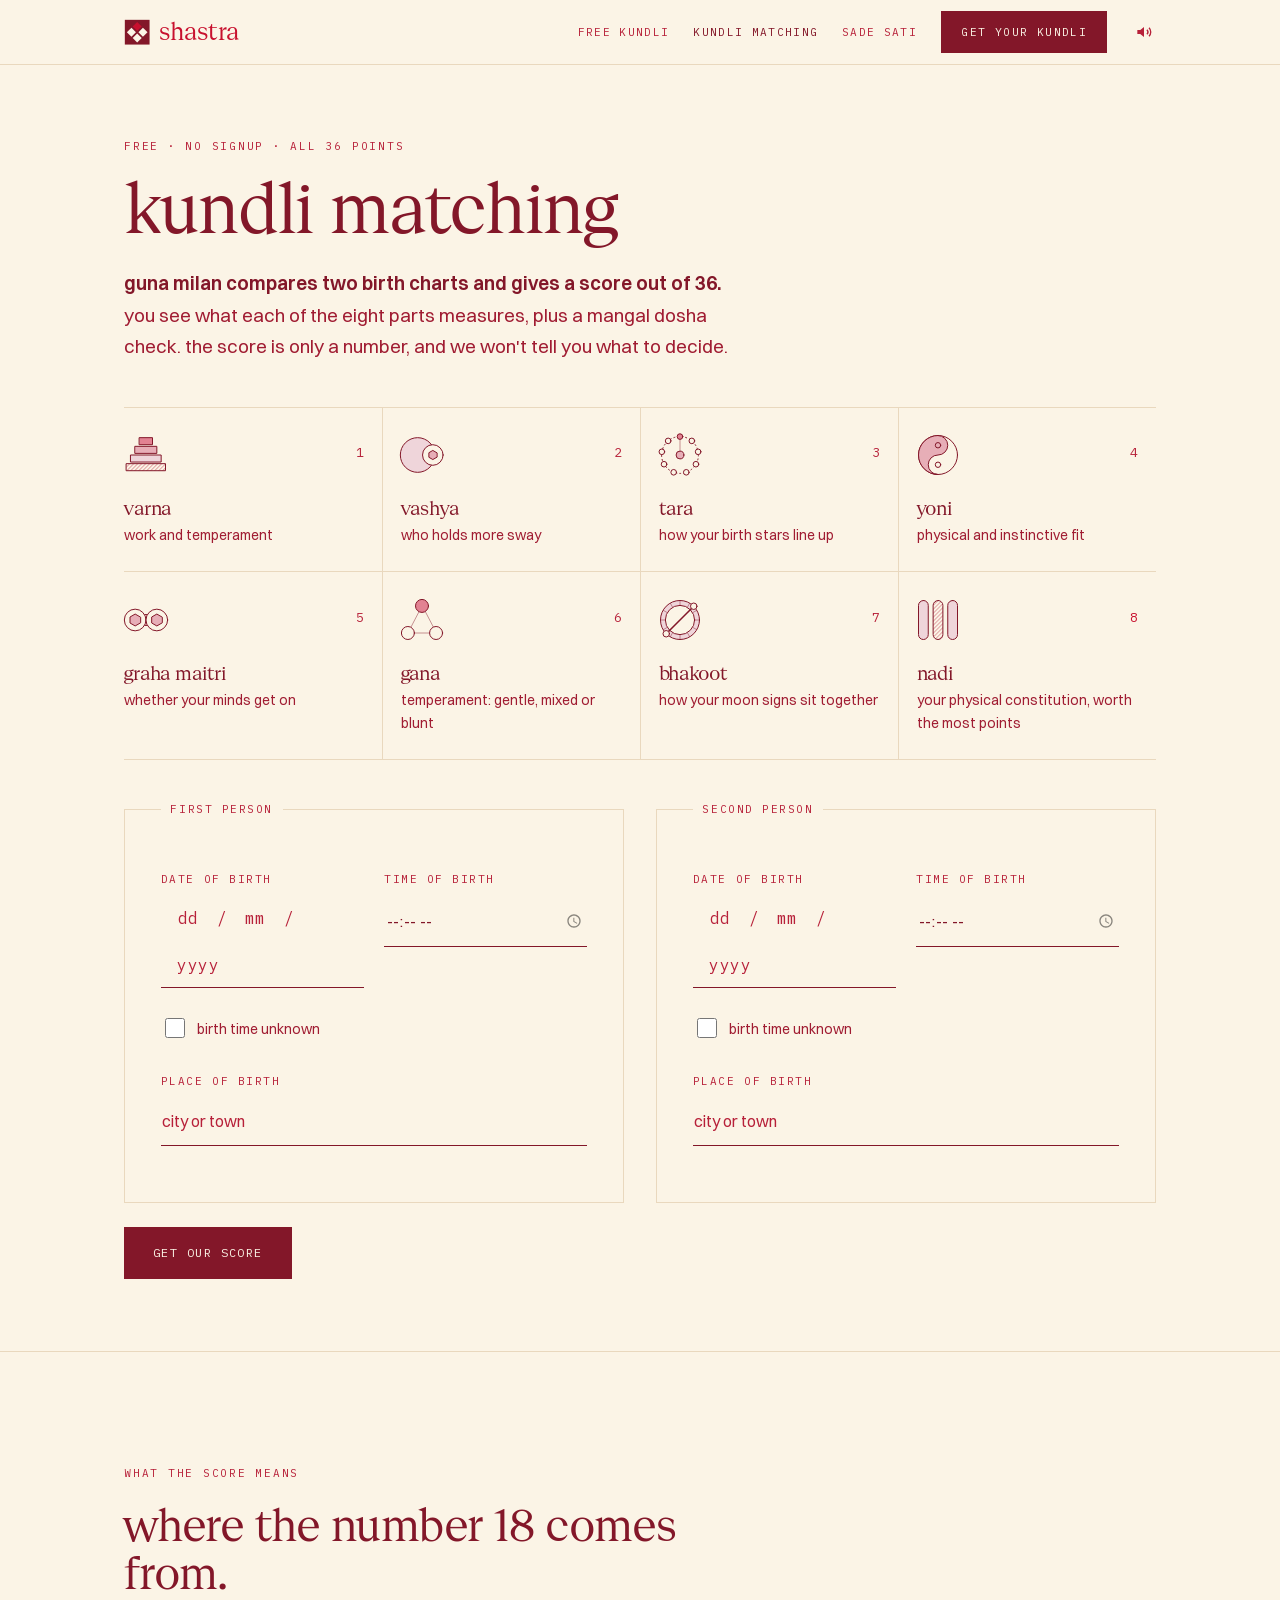
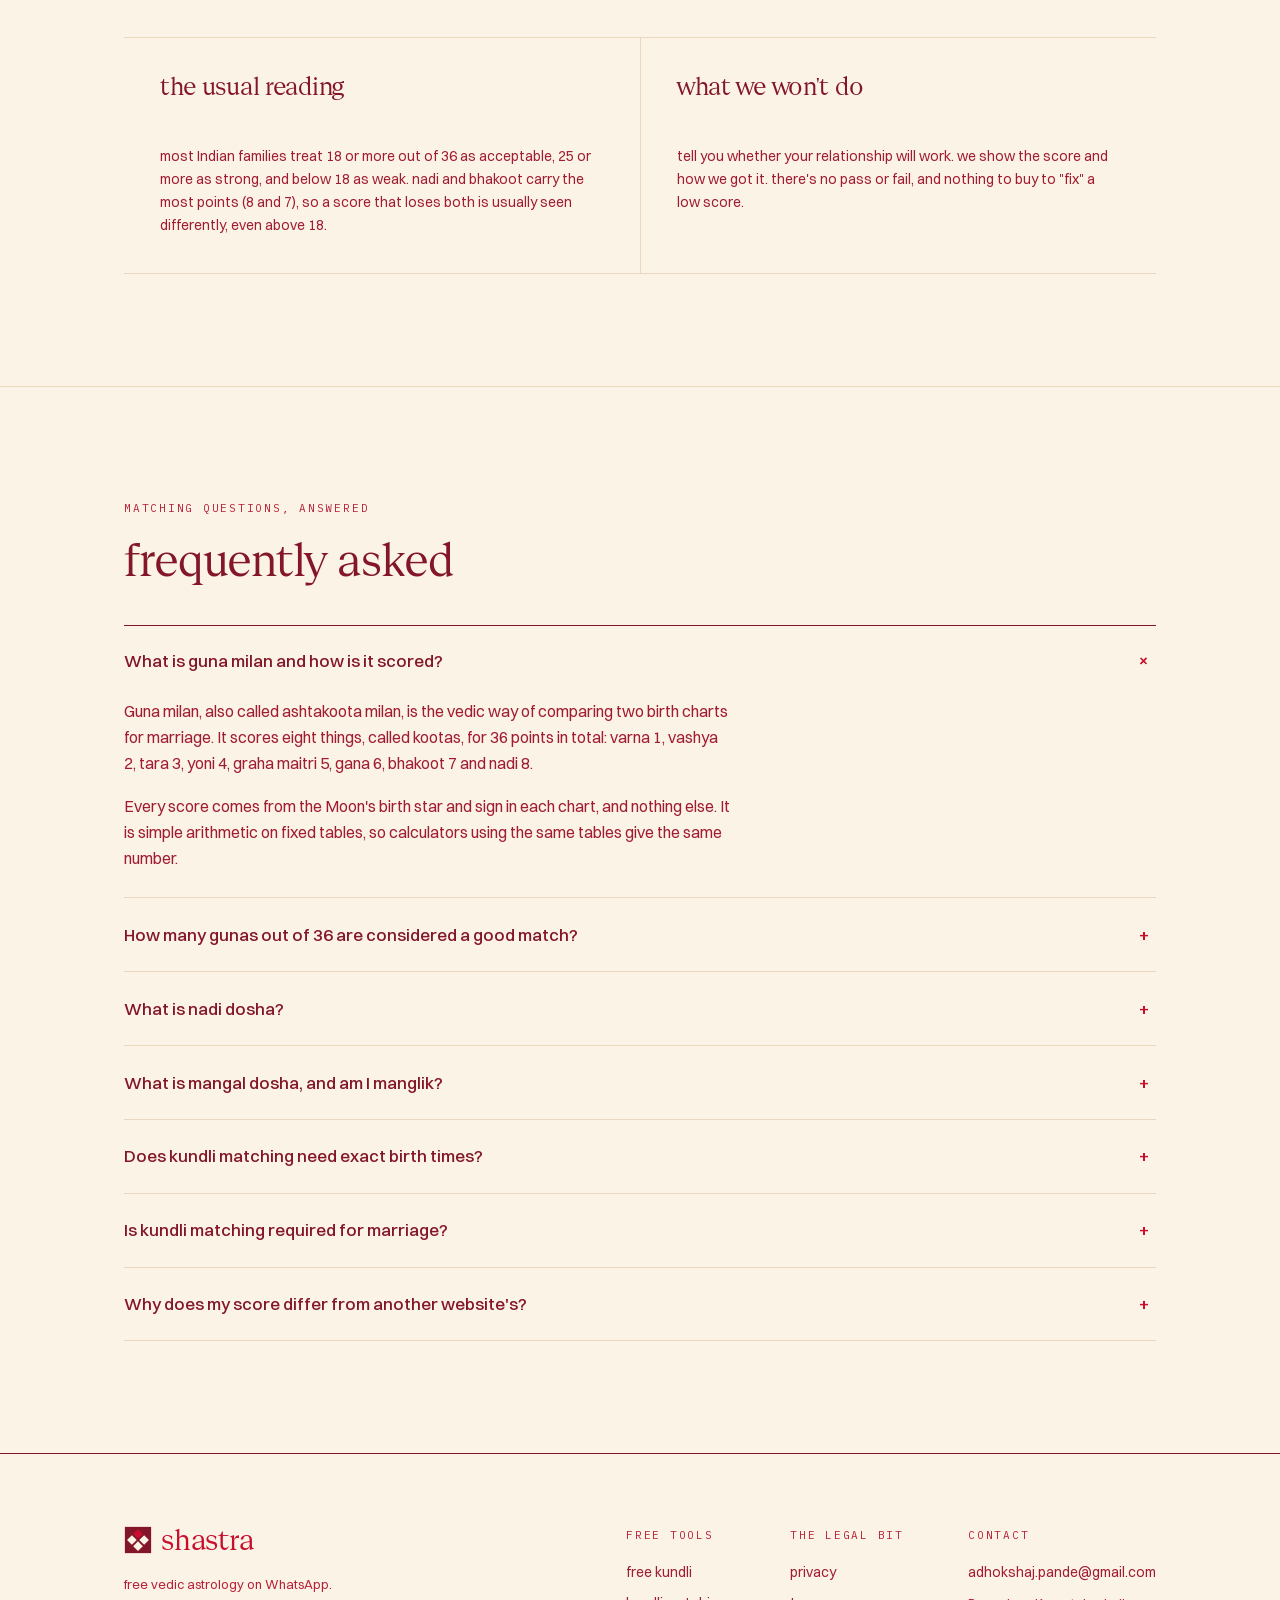
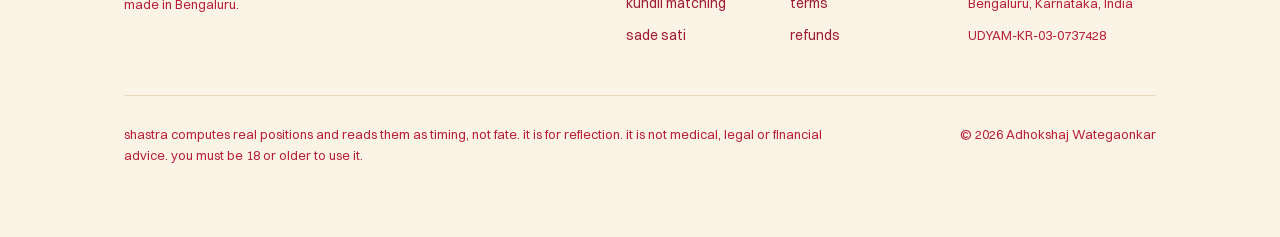
==== commit 0793c2d0: "site: deploy 2026-11-25 11:08 UTC" ====
--- a/kundli-matching/index.html
+++ b/kundli-matching/index.html
@@ -24,7 +24,7 @@
 
 <link rel="preload" href="../assets/fonts/geistserif-400.woff2" as="font" type="font/woff2" crossorigin>
 <link rel="preload" href="../assets/fonts/switzer-400.woff2" as="font" type="font/woff2" crossorigin>
-<link rel="stylesheet" href="../assets/shastra.css?v=35c042cc">
+<link rel="stylesheet" href="../assets/shastra.css?v=7fc7156a">
 
 <script type="application/ld+json">
 {
@@ -474,7 +474,8 @@
   .upsell { border-left: 2px solid var(--mark); }
 </style>
 
-<script src="../assets/shastra.js?v=26303106" defer></script>
+<script src="../assets/sound.js?v=b5f28fae" defer></script>
+<script src="../assets/shastra.js?v=eef72da5" defer></script>
 <script src="../assets/datefield.js?v=84e8ba01" defer></script>
 <script defer>
 window.addEventListener('load', function () {
@@ -585,6 +586,7 @@
     document.getElementById('mangal-framing').textContent = mg.framing;
 
     result.hidden = false;
+    if (window.shastraSound) window.shastraSound.sfx.ok();
   }
 
   form.addEventListener('submit', function (e) {
--- a/assets/shastra.css
+++ b/assets/shastra.css
@@ -976,6 +976,107 @@
   html.js .sky-wheel * { animation: none !important; }
 }
 
+/* ── the sky dial (sky-dial.js) ─────────────────────────────────────────────
+   A strip of the twelve signs, the Sun and Moon on it, four readings above.
+   Its numbers are worked out in the browser and the copy beside it says so.
+   It is the one thing on the page you can hold, so the band is the same ink
+   band as the wheel's: a solid plate, no gradient, no shadow, square. The
+   held state is a black rule, because a selection is black (see --select). */
+.sd { display: grid; gap: 1.25rem; border: 1px solid var(--rule-firm); padding: clamp(1rem, 2.6vw, 1.75rem); background: var(--paper); }
+.sd-read { display: grid; }
+.sd-row {
+  display: grid; grid-template-columns: 6.5rem 1fr auto; align-items: baseline; gap: 0.75rem;
+  padding: 0.6rem 0; border-bottom: 1px solid var(--rule);
+}
+.sd-row:last-child { border-bottom: 0; }
+.sd-row .k {
+  font-family: var(--mono); font-size: 0.6875rem; letter-spacing: 0.16em; text-transform: uppercase;
+  color: var(--ink-faint); display: flex; align-items: center; gap: 0.5rem;
+}
+.sd-row .v {
+  position: relative; height: 1.25em; overflow: hidden;
+  font-family: var(--display); font-size: clamp(1.25rem, 2.2vw, 1.625rem); line-height: 1.2;
+  letter-spacing: -0.012em; color: var(--ink);
+}
+.sd-row .v span { position: absolute; left: 0; top: 0; white-space: nowrap; transition: transform var(--base) var(--spring), opacity var(--base) linear; }
+.sd-row .v span.in  { transform: translateY(70%);  opacity: 0; }
+.sd-row .v span.out { transform: translateY(-70%); opacity: 0; }
+.sd-row .d {
+  font-family: var(--mono); font-size: 0.8125rem; font-variant-numeric: tabular-nums;
+  color: var(--mark); display: flex; align-items: center; gap: 0.45rem; white-space: nowrap;
+}
+.sd-row .d svg { color: var(--ink); display: inline-block; }
+.sd-key-mk { display: inline-block; width: 9px; height: 9px; border-radius: 50%; border: 1.5px solid var(--ink); }
+.sd-key-mk.moon { background: var(--ink); }
+
+.sd-band {
+  position: relative; height: 4.25rem; background: var(--ink);
+  cursor: grab; touch-action: pan-y; overflow: hidden; user-select: none; -webkit-user-select: none;
+  -webkit-tap-highlight-color: transparent; outline: 2px solid transparent; outline-offset: 3px;
+}
+.sd-band:focus { outline-color: transparent; }
+.sd-band:focus-visible, .sd-band.held { outline-color: var(--select); }
+.sd-band.held { cursor: grabbing; }
+.sd-signs {
+  position: absolute; inset: 0 0 auto; display: grid; grid-template-columns: repeat(12, 1fr);
+  padding-top: 0.55rem; font-family: var(--mono); font-weight: 500; font-size: 0.625rem;
+  color: var(--paper); text-transform: lowercase;
+}
+.sd-signs span {
+  display: flex; align-items: center; gap: 0.2rem; height: 0.9rem; padding-left: 0.3rem;
+  border-left: 1px solid rgba(251, 244, 230, 0.25); white-space: nowrap; overflow: hidden;
+  opacity: 0.6; transition: opacity var(--base) linear;
+}
+.sd-signs span:first-child { border-left: 0; }
+.sd-signs em { font-style: normal; font-size: 0.8125rem; }
+/* Twelve names do not fit in a 400px band. The glyphs carry it, and the two
+   lit signs swap their glyph for the name, which the rows above also print. */
+.sd-signs span b { display: none; }
+.sd-signs span.on { opacity: 1; }
+.sd-signs span.on b { display: inline; }
+.sd-signs span.on em { display: none; }
+/* 27 nakshatra ticks and 108 pada ticks along the bottom edge. Repeating
+   linear backgrounds draw hard-edged rules, not a gradient: no colour blends. */
+.sd-ticks {
+  position: absolute; inset: 0;
+  background:
+    repeating-linear-gradient(90deg, rgba(251, 244, 230, 0.45) 0 1px, transparent 1px calc(100% / 27)) 0 100% / 100% 9px no-repeat,
+    repeating-linear-gradient(90deg, rgba(251, 244, 230, 0.2) 0 1px, transparent 1px calc(100% / 108)) 0 100% / 100% 5px no-repeat;
+}
+.sd-mk { position: absolute; top: 0; bottom: 0; width: 0; left: 0; transition: left var(--slow) var(--spring); pointer-events: none; color: var(--paper); }
+.sd-mk::before { content: ''; position: absolute; left: -0.5px; top: 2.85rem; bottom: 0; width: 1px; background: currentColor; }
+.sd-mk::after {
+  content: ''; position: absolute; left: -7px; top: 2rem; width: 14px; height: 14px; border-radius: 50%;
+  border: 1.5px solid currentColor; background: var(--ink); box-sizing: border-box;
+  transition: transform var(--base) var(--spring);
+}
+.sd-mk.moon::after { background: currentColor; }
+.sd-band.held .sd-mk.moon::after { transform: scale(1.35); }
+.sd-mk.hit::after { animation: sd-hit 0.5s var(--spring); }
+@keyframes sd-hit { 40% { transform: scale(1.5); } }
+.sd-band.drag .sd-mk { transition: none; }
+
+.sd-ctl { display: grid; grid-template-columns: auto 1fr auto; align-items: center; gap: 0.75rem; }
+.sd-step {
+  min-height: 44px; padding: 0 1rem; border: 1px solid var(--rule-firm); border-radius: 0;
+  background: transparent; color: var(--ink); cursor: pointer; white-space: nowrap;
+  font-family: var(--mono); font-size: 0.75rem; letter-spacing: 0.08em; text-transform: uppercase;
+}
+.sd-step:hover, .sd-step:focus-visible { background: var(--paper-sunk); }
+.sd-date {
+  min-height: 44px; background: none; border: 0; border-radius: 0; cursor: pointer; text-align: center;
+  font-family: var(--mono); font-size: 0.75rem; line-height: 1.45; color: var(--ink-faint);
+}
+.sd-date b { display: block; font-weight: 500; color: var(--ink); }
+.sd-date:hover, .sd-date:focus-visible { background: var(--paper-sunk); }
+.sd.is-now .sd-date { cursor: default; }
+.sd.is-now .sd-date:hover { background: none; }
+
+@media (max-width: 34rem) {
+  .sd-row { grid-template-columns: 5.25rem 1fr auto; gap: 0.5rem; }
+  .sd-step { padding: 0 0.6rem; }
+}
+
 
 
 /* GSAP owns opacity on .reveal once it has loaded, so the CSS fallback has to
@@ -1460,6 +1561,29 @@
 .nav nav .nav-menu-list a + a { border-top: 1px solid var(--rule); }
 @media (max-width: 46rem) { .nav-menu { display: block; } }
 
+/* The sound switch (sound.js injects it, so it exists only where sound can).
+   A speaker in ink; the waves give way to a cross when it is off. 44px for a
+   thumb, and no border: it is a control, not a call to action. */
+.snd {
+  width: 2.75rem; height: 2.75rem; display: inline-flex; align-items: center; justify-content: center;
+  margin: 0 -0.6rem; padding: 0; border: 0; border-radius: 0; background: none; color: var(--ink-faint);
+  cursor: pointer; -webkit-tap-highlight-color: transparent;
+}
+.snd:hover, .snd:focus-visible { color: var(--ink); }
+.snd .snd-x { display: none; }
+.snd[aria-pressed="false"] .snd-w { display: none; }
+.snd[aria-pressed="false"] .snd-x { display: inline; }
+/* On a phone the header copy goes and the menu carries a labelled row. */
+.snd-row { display: none; }
+@media (max-width: 46rem) {
+  .nav nav > .snd { display: none; }
+  .nav-menu-list .snd-row {
+    display: flex; gap: 0.6rem; justify-content: flex-start; width: 100%; height: auto; min-height: 3rem;
+    margin: 0; padding: 0 1rem; border-top: 1px solid var(--rule); color: var(--ink);
+    font-family: var(--mono); font-size: 0.75rem; letter-spacing: 0.12em; text-transform: uppercase;
+  }
+}
+
 .checkbox { min-height: 2.75rem; align-items: center; }
 .checkbox input { margin-top: 0; width: 1.25rem; height: 1.25rem; }
 .read-more > summary { min-height: 2.75rem; }
